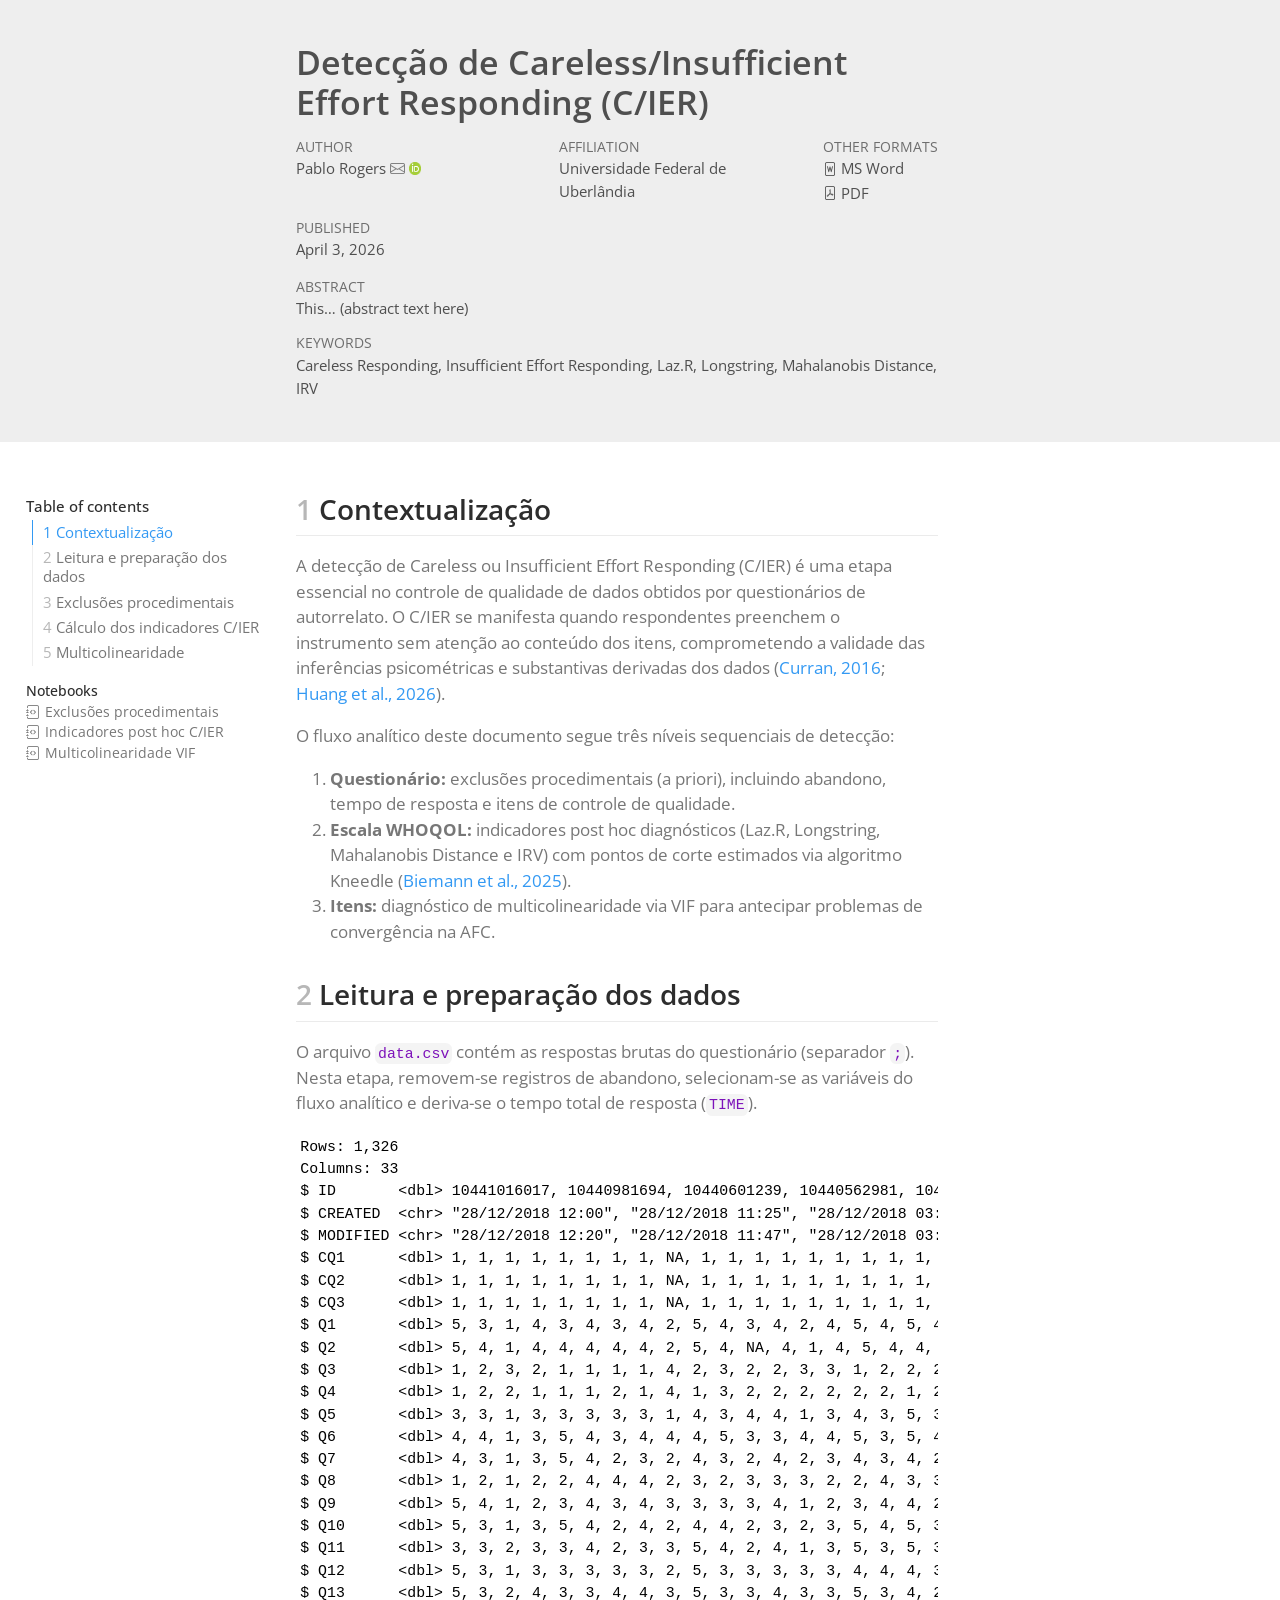
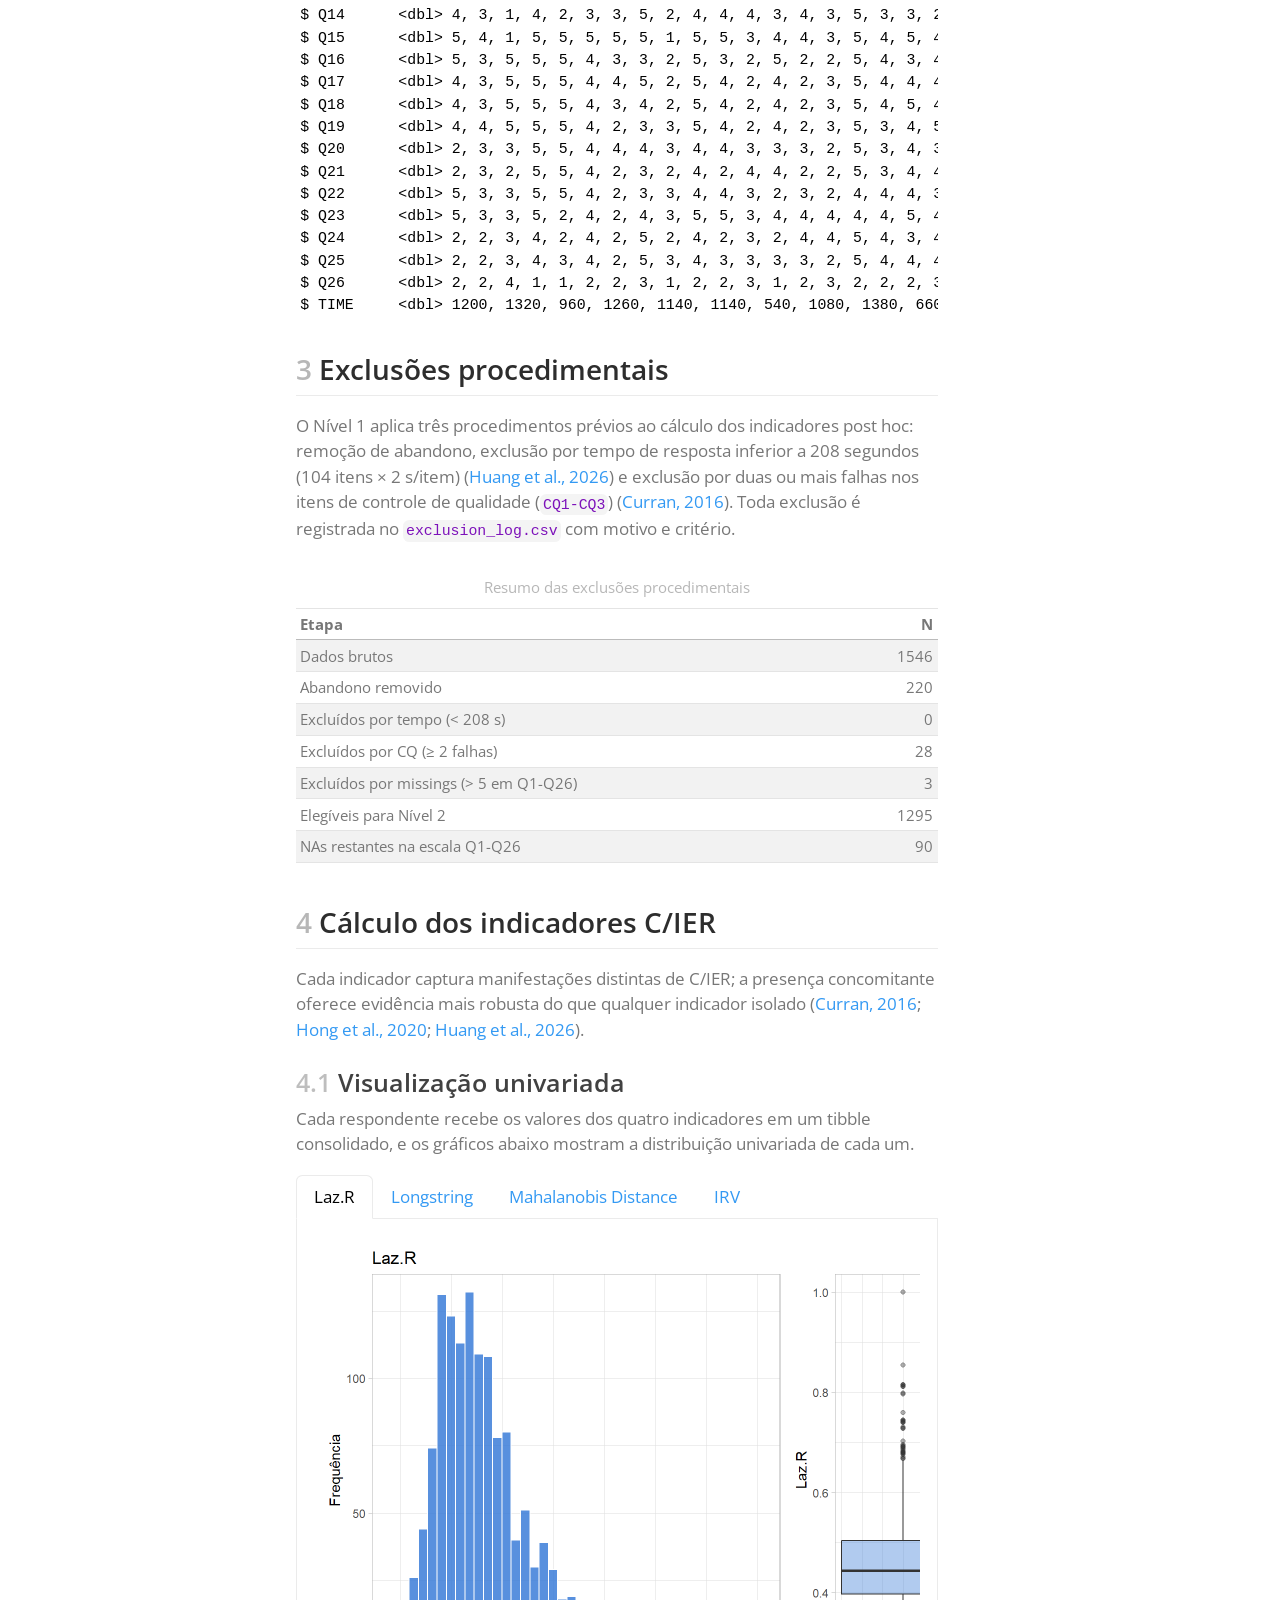
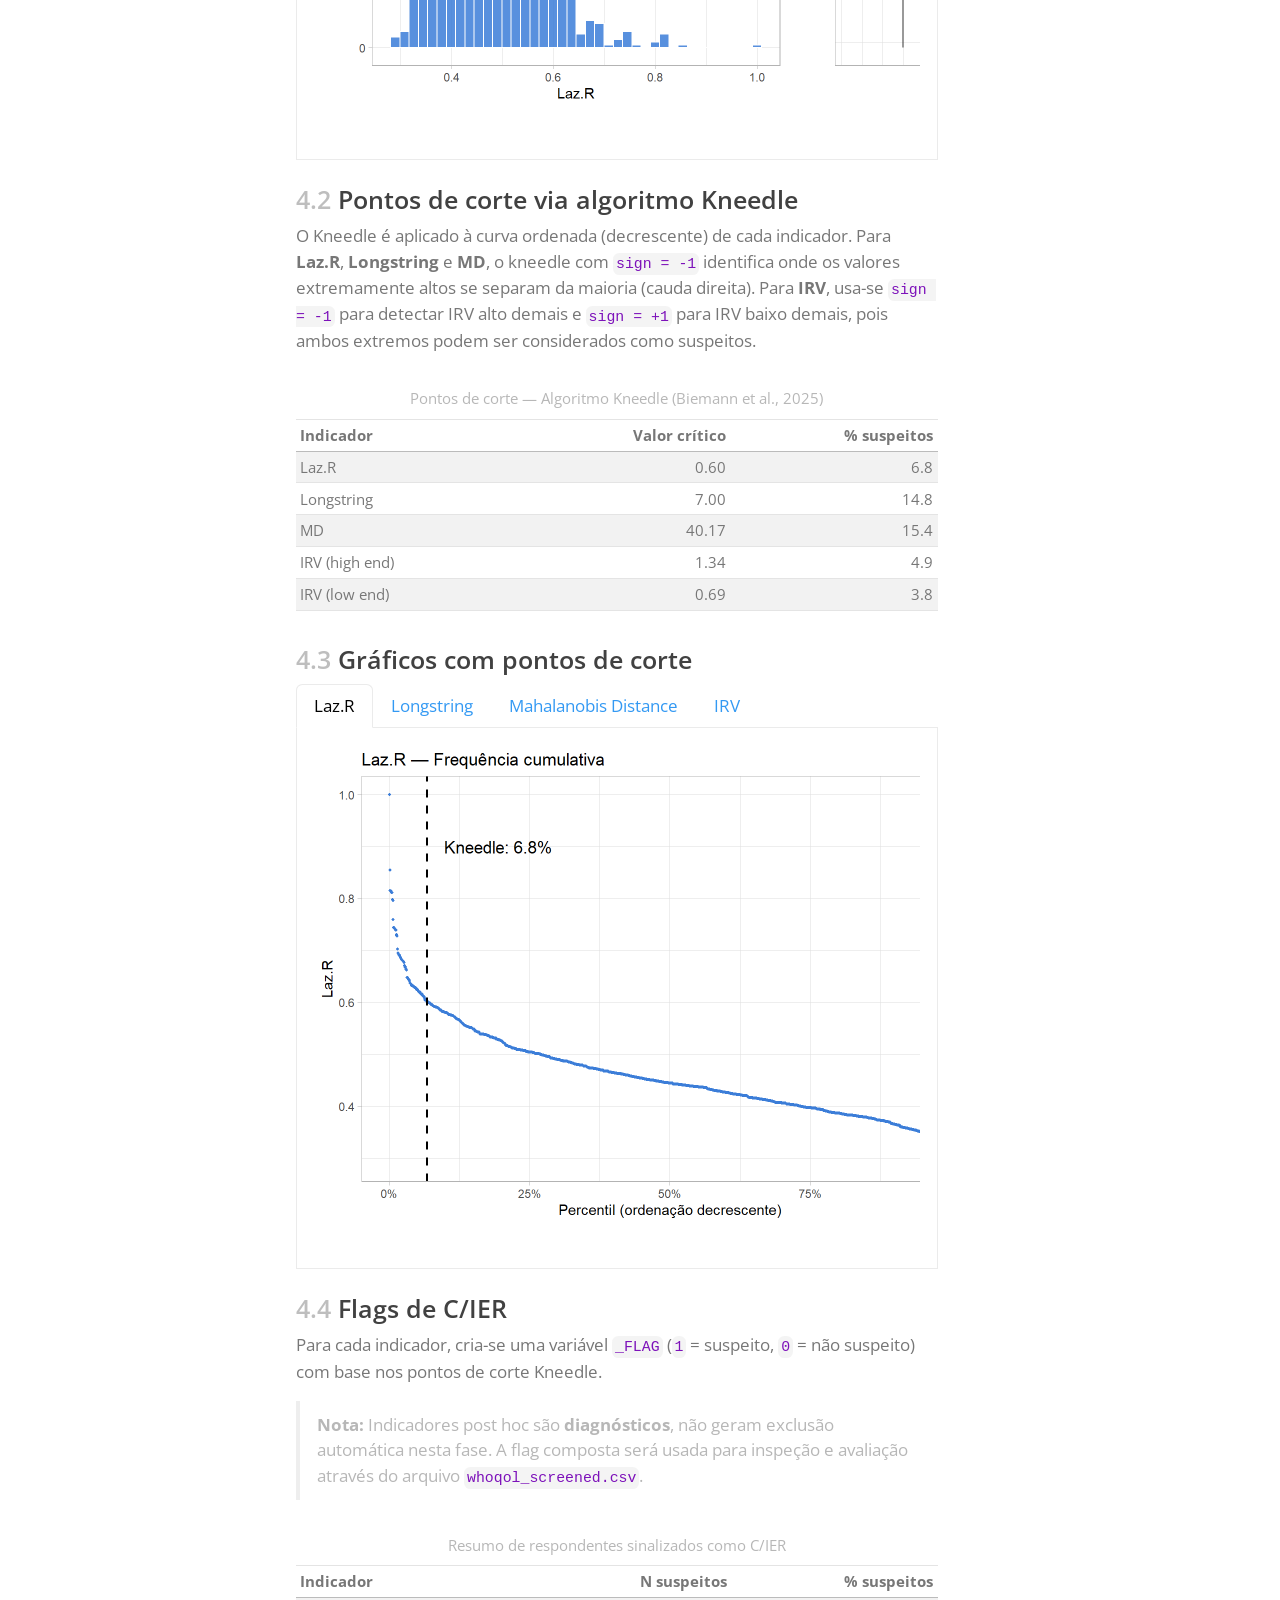
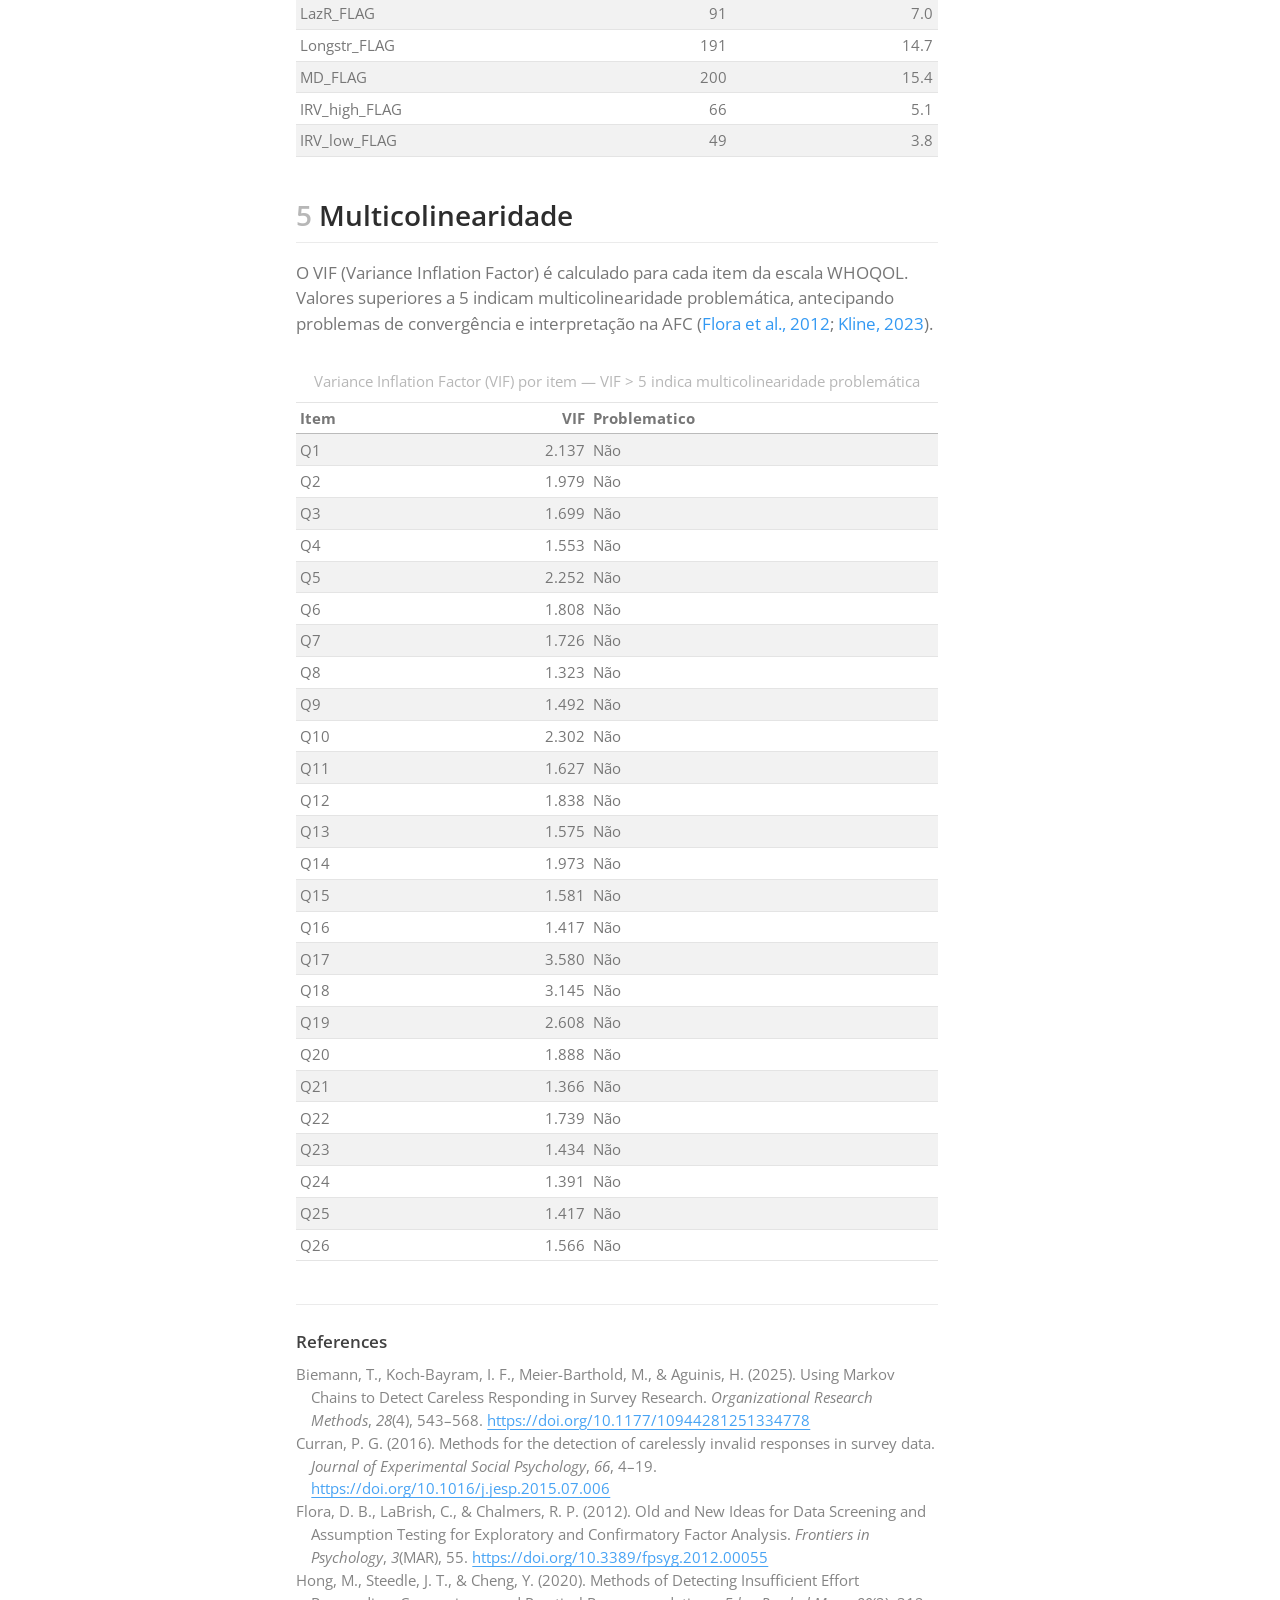
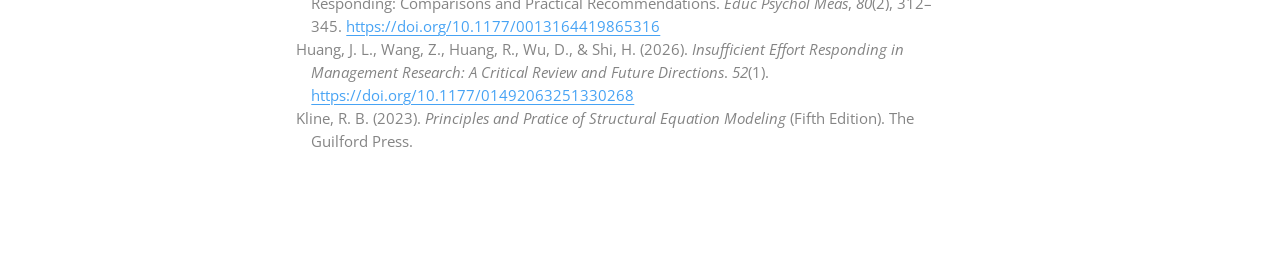
==== docs/index.html @ e4e3fccb "fix: text adjusted" ====
<!DOCTYPE html>
<html xmlns="http://www.w3.org/1999/xhtml" lang="en" xml:lang="en"><head>

<meta charset="utf-8">
<meta name="generator" content="quarto-1.8.25">

<meta name="viewport" content="width=device-width, initial-scale=1.0, user-scalable=yes">

<meta name="author" content="Pablo Rogers">
<meta name="dcterms.date" content="2026-04-03">
<meta name="keywords" content="Careless Responding, Insufficient Effort Responding, Laz.R, Longstring, Mahalanobis Distance, IRV">

<title>Detecção de Careless/Insufficient Effort Responding (C/IER)</title>
<style>
code{white-space: pre-wrap;}
span.smallcaps{font-variant: small-caps;}
div.columns{display: flex; gap: min(4vw, 1.5em);}
div.column{flex: auto; overflow-x: auto;}
div.hanging-indent{margin-left: 1.5em; text-indent: -1.5em;}
ul.task-list{list-style: none;}
ul.task-list li input[type="checkbox"] {
  width: 0.8em;
  margin: 0 0.8em 0.2em -1em; /* quarto-specific, see https://github.com/quarto-dev/quarto-cli/issues/4556 */ 
  vertical-align: middle;
}
/* CSS for citations */
div.csl-bib-body { }
div.csl-entry {
  clear: both;
  margin-bottom: 0em;
}
.hanging-indent div.csl-entry {
  margin-left:2em;
  text-indent:-2em;
}
div.csl-left-margin {
  min-width:2em;
  float:left;
}
div.csl-right-inline {
  margin-left:2em;
  padding-left:1em;
}
div.csl-indent {
  margin-left: 2em;
}</style>


<script src="site_libs/clipboard/clipboard.min.js"></script>
<script src="site_libs/quarto-html/quarto.js" type="module"></script>
<script src="site_libs/quarto-html/tabsets/tabsets.js" type="module"></script>
<script src="site_libs/quarto-html/axe/axe-check.js" type="module"></script>
<script src="site_libs/quarto-html/popper.min.js"></script>
<script src="site_libs/quarto-html/tippy.umd.min.js"></script>
<script src="site_libs/quarto-html/anchor.min.js"></script>
<link href="site_libs/quarto-html/tippy.css" rel="stylesheet">
<link href="site_libs/quarto-html/quarto-syntax-highlighting-7b89279ff1a6dce999919e0e67d4d9ec.css" rel="stylesheet" id="quarto-text-highlighting-styles">
<script src="site_libs/bootstrap/bootstrap.min.js"></script>
<link href="site_libs/bootstrap/bootstrap-icons.css" rel="stylesheet">
<link href="site_libs/bootstrap/bootstrap-e261b86ae15e22bf333780d8a72f25c9.min.css" rel="stylesheet" append-hash="true" id="quarto-bootstrap" data-mode="light">
<script src="site_libs/quarto-contrib/glightbox/glightbox.min.js"></script>
<link href="site_libs/quarto-contrib/glightbox/glightbox.min.css" rel="stylesheet">
<link href="site_libs/quarto-contrib/glightbox/lightbox.css" rel="stylesheet">
<script async="" src="https://hypothes.is/embed.js"></script>
<script>
  window.document.addEventListener("DOMContentLoaded", function (_event) {
    document.body.classList.add('hypothesis-enabled');
  });
</script>


<meta name="citation_title" content="Detecção de Careless/Insufficient Effort Responding (C/IER)">
<meta name="citation_abstract" content="This... (abstract text here)
">
<meta name="citation_keywords" content="Careless Responding,Insufficient Effort Responding,Laz.R,Longstring,Mahalanobis Distance,IRV">
<meta name="citation_author" content="Pablo Rogers">
<meta name="citation_publication_date" content="2026-04-03">
<meta name="citation_cover_date" content="2026-04-03">
<meta name="citation_year" content="2026">
<meta name="citation_online_date" content="2026-04-03">
<meta name="citation_language" content="en">
<meta name="citation_reference" content="citation_title=The Relationship of Insufficient Effort Responding and Response Styles: An Online Experiment;,citation_abstract=While self-report data is a staple of modern psychological studies, they rely on participants accurately self-reporting. Two constructs that impede accurate results are insufficient effort responding and response styles. These constructs share conceptual underpinnings and both utilized to reduce cognitive effort when responding to self-report scales. Little research has extensively explored the relationship of the two constructs. The current study explored the relationship of the two constructs across even-point and odd-point scales, as well as before and after data cleaning procedures. We utilized IRTrees, a statistical method for modeling response styles, to examine the relationship between IER and response styles. To capture the wide range of IER metrics available, we employed several forms of IER assessment in our analyses and generated IER factors based on the type of IER being detected. Our results indicated an overall modest relationship between IER and response styles, which varied depending on the type of IER metric being considered or type of scale being evaluated. As expected, data cleaning also changed the relationships of some of the variables. We posit the difference between the constructs may be the degree of cognitive effort participants are willing to expend. Future research and applications are discussed.;,citation_author=Gene M. Alarcon;,citation_author=Michael A. Lee;,citation_publication_date=2022-01;,citation_cover_date=2022-01;,citation_year=2022;,citation_doi=10.3389/fpsyg.2021.784375;,citation_issn=1664-1078;,citation_volume=12;,citation_language=en-US;,citation_journal_title=Front. Psychol.;,citation_publisher=Frontiers;">
<meta name="citation_reference" content="citation_title=Applied Structural Equation Modeling Using AMOS: Basic to Advanced Techniques;,citation_author=Joel E. Collier;,citation_publication_date=2020;,citation_cover_date=2020;,citation_year=2020;">
<meta name="citation_reference" content="citation_title=Old and New Ideas for Data Screening and Assumption Testing for Exploratory and Confirmatory Factor Analysis;,citation_abstract=We provide a basic review of the data screening and assumption testing issues relevant to exploratory and confirmatory factor analysis along with practical advice for conducting analyses that are sensitive to these concerns. Historically, factor analysis was developed for explaining the relationships among many continuous test scores, which led to the expression of the common factor model as a multivariate linear regression model with observed, continuous variables serving as dependent variables, and unobserved factors as the independent, explanatory variables. Thus, we begin our paper with a review of the assumptions for the common factor model and data screening issues as they pertain to the factor analysis of continuous observed variables. In particular, we describe how prin- ciples from regression diagnostics also apply to factor analysis. Next, because modern applications of factor analysis frequently involve the analysis of the individual items from a single test or questionnaire, an important focus of this paper is the factor analysis of items. Although the traditional linear factor model is well-suited to the analysis of con- tinuously distributed variables, commonly used item types, including Likert-type items, almost always produce dichotomous or ordered categorical variables. We describe how relationships among such items are often not well described by product-moment correla- tions, which has clear ramifications for the traditional linear factor analysis. An alternative, non-linear factor analysis using polychoric correlations has become more readily available to applied researchers and thus more popular. Consequently, we also review the assumptions and data-screening issues involved in this method.Throughout the paper, we demonstrate these procedures using an historic data set of nine cognitive ability variables. © 2012 Flora, LaBrish and Chalmers.;,citation_author=David B. Flora;,citation_author=Cathy LaBrish;,citation_author=R. Philip Chalmers;,citation_publication_date=2012-03;,citation_cover_date=2012-03;,citation_year=2012;,citation_issue=MAR;,citation_doi=10.3389/fpsyg.2012.00055;,citation_issn=1664-1078;,citation_volume=3;,citation_journal_title=Frontiers in Psychology;,citation_publisher=Frontiers;">
<meta name="citation_reference" content="citation_title=Principles and Pratice of Structural Equation Modeling;,citation_author=Rex B. Kline;,citation_publication_date=2023;,citation_cover_date=2023;,citation_year=2023;">
<meta name="citation_reference" content="citation_title=Using Markov Chains to Detect Careless Responding in Survey Research;,citation_abstract=Careless responses by survey participants threaten data quality and lead to misleading substantive conclusions that result in theory and practice derailments. Prior research developed valuable precautionary and post-hoc approaches to detect certain types of careless responding. However, existing approaches fail to detect certain repeated response patterns, such as diagonal-lining and alternating responses. Moreover, some existing approaches risk falsely flagging careful response patterns. To address these challenges, we developed a methodological advancement based on first-order Markov chains called Lazy Respondents (Laz.R) that relies on predicting careless responses based on prior responses. We analyzed two large datasets and conducted an experimental study to compare careless responding indices to Laz.R and provide evidence that its use improves validity. To facilitate the use of Laz.R, we describe a procedure for establishing sample-specific cutoff values for careless respondents using the “kneedle algorithm” and make an R Shiny application available to produce all calculations. We expect that using Laz.R in combination with other approaches will help mitigate the threat of careless responses and improve the accuracy of substantive conclusions in future research.;,citation_author=Torsten Biemann;,citation_author=Irmela F. Koch-Bayram;,citation_author=Madleen Meier-Barthold;,citation_author=Herman Aguinis;,citation_publication_date=2025-10;,citation_cover_date=2025-10;,citation_year=2025;,citation_issue=4;,citation_doi=10.1177/10944281251334778;,citation_issn=1094-4281, 1552-7425;,citation_volume=28;,citation_language=en-US;,citation_journal_title=Organizational Research Methods;">
<meta name="citation_reference" content="citation_title=A Two-Step Method Based on lz* for Identifying Effortful Respondents;,citation_abstract=The likelihood-based person-fit statistic, lz*, is commonly used in educational assessments to distinguish between respondents who are putting in effort and those who are not. However, lz* depends on the estimated item parameters. Item parameter estimates based on data containing non-effortful respondents are biased, thereby undermining the strength of lz*. To address this issue, we propose a two-step method that leverages data mining techniques to obtain more accurate item parameter estimates and then uses them to compute lz*. The results show that the estimates based on the effortful group identified by K-means are more accurate, which improves the performance of lz* in terms of the precision of identifying effortful respondents when non-effort severity is high.;,citation_author=Yilan Chen;,citation_author=Yue Liu;,citation_author=Hongyun Liu;,citation_publication_date=2026-02;,citation_cover_date=2026-02;,citation_year=2026;,citation_issue=2;,citation_doi=10.3390/jintelligence14020030;,citation_issn=2079-3200;,citation_pmid=41745216;,citation_volume=14;,citation_journal_title=J Intell;">
<meta name="citation_reference" content="citation_title=Methods for the detection of carelessly invalid responses in survey data;,citation_abstract=Self-report data collections, particularly through online measures, are ubiquitous in both experimental and non-experimental psychology. Invalid data can be present in such data collections for a number of reasons. One reason is careless or insufficient effort (C/IE) responding. The past decade has seen a rise in research on techniques to detect and remove these data before normal analysis (Huang, Curran, Keeney, Poposki, &amp;amp;amp; DeShon, 2012; Johnson, 2005; Meade &amp; Craig, 2012). The rigorous use of these techniques is valuable tool for the removal of error that can impact survey results (Huang, Liu, &amp; Bowling, 2015). This research has encompassed a number of sub-fields of psychology, and this paper aims to integrate different perspectives into a review and assessment of current techniques, an introduction of new techniques, and a generation of recommendations for practical use. Concerns about C/IE responding are a factor any time self-report data are collected, and all such researchers should be well-versed on methods to detect this pattern of response.;,citation_author=Paul G. Curran;,citation_publication_date=2016-09;,citation_cover_date=2016-09;,citation_year=2016;,citation_doi=10.1016/j.jesp.2015.07.006;,citation_issn=0022-1031;,citation_volume=66;,citation_journal_title=Journal of Experimental Social Psychology;,citation_series_title=Rigorous and Replicable Methods in Social Psychology;">
<meta name="citation_reference" content="citation_title=Methods of Detecting Insufficient Effort Responding: Comparisons and Practical Recommendations;,citation_abstract=Insufficient effort responding (IER) affects many forms of assessment in both educational and psychological contexts. Much research has examined different types of IER, IER’s impact on the psychometric properties of test scores, and preprocessing procedures used to detect IER. However, there is a gap in the literature in terms of practical advice for applied researchers and psychometricians when evaluating multiple sources of IER evidence, including the best strategy or combination of strategies when preprocessing data. In this study, we demonstrate how the use of different IER detection methods may affect psychometric properties such as predictive validity and reliability. Moreover, we evaluate how different data cleansing procedures can detect different types of IER. We provide evidence via simulation studies and applied analysis using the ACT’s Engage assessment as a motivating example. Based on the findings of the study, we provide recommendations and future research directions for those who suspect their data may contain responses reflecting careless, random, or biased responding.;,citation_author=Maxwell Hong;,citation_author=Jeffrey T. Steedle;,citation_author=Ying Cheng;,citation_publication_date=2020-04;,citation_cover_date=2020-04;,citation_year=2020;,citation_issue=2;,citation_doi=10.1177/0013164419865316;,citation_issn=0013-1644;,citation_pmid=32158024;,citation_volume=80;,citation_journal_title=Educ Psychol Meas;">
<meta name="citation_reference" content="citation_title=Insufficient effort responding: Examining an insidious confound in survey data.;,citation_abstract=Insufficient effort responding (IER; Huang, Curran, Keeney, Poposki, &amp;amp;amp; DeShon, 2012) to surveys has largely been assumed to be a source of random measurement error that attenuates associations between substantive measures. The current article, however, illustrates how and when the presence of IER can produce a systematic bias that inflates observed correlations between substantive measures. Noting that inattentive responses as a whole generally congregate around the midpoint of a Likert scale, we propose that Mattentive, defined as the mean score of attentive respondents on a substantive measure, will be negatively related to IER’s confounding effect on substantive measures (i.e., correlations between IER and a given substantive measure will become less positive [or more negative] as Mattentive increases). Results from a personality questionnaire (Study 1) and a simulation (Study 2) consistently support the hypothesized confounding influence of IER. Using an employee sample (Study 3), we demonstrated how IER can confound bivariate relationships between substantive measures. Together, these studies indicate that IER can inflate the strength of observed relationships when scale means depart from the scale midpoints, resulting in an inflated Type I error rate. This challenges the traditional view that IER attenuates observed bivariate correlations. These findings highlight situations where IER may be a methodological nuisance, while underscoring the need for survey administrators and researchers to deter and detect IER in surveys. The current article serves as a wake-up call for researchers and practitioners to more closely examine IER in their data.;,citation_author=Jason L. Huang;,citation_author=Mengqiao Liu;,citation_author=Nathan A. Bowling;,citation_publication_date=2015;,citation_cover_date=2015;,citation_year=2015;,citation_issue=3;,citation_doi=http://dx.doi.org/10.1037/a0038510;,citation_issn=1939-1854, 0021-9010;,citation_volume=100;,citation_language=en-US;,citation_journal_title=Journal of Applied Psychology;">
<meta name="citation_reference" content="citation_title=Insufficient Effort Responding in Management Research: A Critical Review and Future Directions;,citation_author=Jason L Huang;,citation_author=Zhonghao Wang;,citation_author=Ran Huang;,citation_author=Dongyuan Wu;,citation_author=Huijie Shi;,citation_publication_date=2026;,citation_cover_date=2026;,citation_year=2026;,citation_issue=1;,citation_doi=10.1177/01492063251330268;,citation_volume=52;,citation_language=en-US;">
<meta name="citation_reference" content="citation_title=Comparing Person-Fit and Traditional Indices Across Careless Response Patterns in Surveys;,citation_abstract=Methods to identify carelessness in survey research can be valuable tools in reducing bias during survey development, validation, and use. Because carelessness may take multiple forms, researchers typically use multiple indices when identifying carelessness. In the current study, we extend the literature on careless response identification by examining the usefulness of three item-response theory-based person-fit indices for both random and overconsistent careless response identification: infit MSE outfit MSE, and the polytomous l z statistic. We compared these statistics with traditional careless response indices using both empirical data and simulated data. The empirical data included 2,049 high school student surveys of teaching effectiveness from the Network for Educator Effectiveness. In the simulated data, we manipulated type of carelessness (random response or overconsistency) and percent of carelessness present (0%, 5%, 10%, 20%). Results suggest that infit and outfit MSE and the l z statistic may provide complementary information to traditional indices such as LongString, Mahalanobis Distance, Validity Items, and Completion Time. Receiver operating characteristic curves suggested that the person-fit indices showed good sensitivity and specificity for classifying both over-consistent and under-consistent careless patterns, thus functioning in a bidirectional manner. Carelessness classifications based on low fit values correlated with carelessness classifications from LongString and completion time, and classifications based on high fit values correlated with classifications from Mahalanobis Distance. We consider implications for research and practice.;,citation_author=Eli A. Jones;,citation_author=Stefanie A. Wind;,citation_author=Chia-Lin Tsai;,citation_author=Yuan Ge;,citation_publication_date=2023-09;,citation_cover_date=2023-09;,citation_year=2023;,citation_issue=5-6;,citation_doi=10.1177/01466216231194358;,citation_issn=0146-6216;,citation_pmid=37810542;,citation_volume=47;,citation_journal_title=Appl Psychol Meas;">
<meta name="citation_reference" content="citation_title=Identifying Dynamic Shifts to Careless and Insufficient Effort Behavior in Questionnaire Responses; a Novel Approach and Experimental Validation;,citation_abstract=Careless and insufficient effort responding (C/IER) is a situation where participants respond to survey instruments without considering the item content. This phenomena adds noise to data leading to erroneous inference. There are multiple approaches to identifying and accounting for C/IER in survey settings, of these approaches the best performing are model based classification techniques. Classic approaches to accounting for C/IER treat it as a person level phenomena. They first use some method to identify participants who exhibit C/IER, then use list-wise deletion to remove them prior to analysis. We argue that C/IER is actually a state that participants may exhibit for a portion of a survey instrument. In other words, participants start a survey with the intention to follow instructions, but at some point transition to a C/IER state and no longer respond in line with item contents. Accounting for C/IER at the item level, as opposed to the person level preserves data resulting in increased power. In this article we present a Bayesian Dynamic Latent Class Structural Equation Modeling (DLCSEM) approach for simultaneously accounting for C/IER at the item level and estimating a model of interest. We use a simulation study to establish the approaches performance under empirically relevant conditions and to compare it to other methods. We then conducted an experimental validation in which we induce C/IER like responses from human subjects and investigate the approaches ability to identify the point in which participants transition to a C/IER state. We also compare the model to existing approaches. In both the simulation and experimental validation the DLCSEM outperforms the alternative approaches. We conclude that the approach should be used by applied researchers for the pragmatic benefits of the method. Conclusions, limitations, and future directions are discussed.;,citation_author=Zachary J. Roman;,citation_author=Patrick Schmidt;,citation_author=Jason M. Miller;,citation_author=Holger Brandt;,citation_publication_date=2024-09;,citation_cover_date=2024-09;,citation_year=2024;,citation_issue=5;,citation_doi=10.1080/10705511.2024.2304816;,citation_issn=1070-5511;,citation_volume=31;,citation_journal_title=Structural Equation Modeling: A Multidisciplinary Journal;,citation_publisher=Routledge;">
<meta name="citation_reference" content="citation_title=Detecting Inattentive Responding on a Psychosocial Measure of College Readiness;,citation_abstract=Contemporary definitions of college and career readiness extend well beyond the mathematics and English language arts skills needed for success in postsecondary courses or job training. Among other aspects of readiness, those definitions include psychosocial or social and emotional learning (SEL) competencies reflecting behaviors and attitudes that support learning and persistence.;,citation_author=Jeffrey Steedle;,citation_publication_date=2018;,citation_cover_date=2018;,citation_year=2018;,citation_language=en-US;,citation_technical_report_institution=ACT.org;">
<meta name="citation_reference" content="citation_title=A Response-Time-Based Latent Response Mixture Model for Identifying and Modeling Careless and Insufficient Effort Responding in Survey Data;,citation_abstract=Careless and insufficient effort responding (C/IER) can pose a major threat to data quality and, as such, to validity of inferences drawn from questionnaire data. A rich body of methods aiming at its detection has been developed.Most of these methods can detect only specific types of C/IER patterns. However, typically different types of C/IER patterns occur within one data set and need to be accounted for. We present a model-based approach for detecting manifold manifestations of C/IER at once. This is achieved by leveraging response time (RT) information available from computer-administered questionnaires and integrating theoretical considerations on C/IER with recent psychometric modeling approaches. The approach a) takes the specifics of attentive response behavior on questionnaires into account by incorporating the distance–difficulty hypothesis, b) allows for attentiveness to vary on the screen-by-respondent level, c) allows for respondents with different trait and speed levels to differ in their attentiveness, and d) at once deals with various response patterns arising from C/IER. The approach makes use of item-level RTs. An adapted version for aggregated RTs is presented that supports screening for C/IER behavior on the respondent level. Parameter recovery is investigated in a simulation study. The approach is illustrated in an empirical example, comparing different RT measures and contrasting the proposed model-based procedure against indicator-based multiple-hurdle approaches.;,citation_author=Esther Ulitzsch;,citation_author=Steffi Pohl;,citation_author=Lale Khorramdel;,citation_author=Ulf Kroehne;,citation_author=Matthias Davier;,citation_publication_date=2022-06;,citation_cover_date=2022-06;,citation_year=2022;,citation_issue=2;,citation_doi=10.1007/s11336-021-09817-7;,citation_issn=0033-3123, 1860-0980;,citation_volume=87;,citation_language=en-US;,citation_journal_title=Psychometrika;">
<meta name="citation_reference" content="citation_title=Accounting for careless and insufficient effort responding in large-scale survey data—development, evaluation, and application of a screen-time-based weighting procedure;,citation_abstract=Careless and insufficient effort responding (C/IER) poses a major threat to the quality of large-scale survey data. Traditional indicator-based procedures for its detection are limited in that they are only sensitive to specific types of C/IER behavior, such as straight lining or rapid responding, rely on arbitrary threshold settings, and do not allow taking the uncertainty of C/IER classification into account. Overcoming these limitations, we develop a two-step screen-time-based weighting procedure for computer-administered surveys. The procedure allows considering the uncertainty in C/IER identification, is agnostic towards the specific types of C/IE response patterns, and can feasibly be integrated with common analysis workflows for large-scale survey data. In Step 1, we draw on mixture modeling to identify subcomponents of log screen time distributions presumably stemming from C/IER. In Step 2, the analysis model of choice is applied to item response data, with respondents’ posterior class probabilities being employed to downweigh response patterns according to their probability of stemming from C/IER. We illustrate the approach on a sample of more than 400,000 respondents being administered 48 scales of the PISA 2018 background questionnaire. We gather supporting validity evidence by investigating relationships between C/IER proportions and screen characteristics that entail higher cognitive burden, such as screen position and text length, relating identified C/IER proportions to other indicators of C/IER as well as by investigating rank-order consistency in C/IER behavior across screens. Finally, in a re-analysis of the PISA 2018 background questionnaire data, we investigate the impact of the C/IER adjustments on country-level comparisons.;,citation_author=Esther Ulitzsch;,citation_author=Hyo Jeong Shin;,citation_author=Oliver Lüdtke;,citation_publication_date=2024;,citation_cover_date=2024;,citation_year=2024;,citation_issue=2;,citation_doi=10.3758/s13428-022-02053-6;,citation_issn=1554-351X;,citation_pmid=36867339;,citation_volume=56;,citation_journal_title=Behav Res Methods;">
<meta name="citation_reference" content="citation_title=Investigating dynamics in attentive and inattentive responding together with their contextual correlates using a novel mixture IRT model for intensive longitudinal data;,citation_abstract=Abstract In ecological momentary assessment (EMA), respondents answer brief questionnaires about their current behaviours or experiences several times per day across multiple days. The frequent measurement enables a thorough grasp of the dynamics inherent in psychological constructs, but it also increases respondent burden. To lower this burden, respondents may engage in careless and insufficient effort responding (C/IER), leaving data contaminated with responses that do not reflect what researchers want to measure. We introduce a novel approach to investigating C/IER in EMA data. Our approach combines a confirmatory mixture item response theory model separating C/IER from attentive behaviour with latent Markov factor analysis. This enables gauging the occurrence of C/IER and studying transitions among states of different response behaviours including their contextual correlates. The approach can be implemented using R packages. An empirical application showcases the approach’s efficacy in pinpointing C/IER instances and gaining insights into their underlying causes. We showcase that the approach identifies various C/IER response patterns but requires heterogeneous and negatively worded items to detect straightlining. In a simulation investigating robustness against unaccounted for changes in measurement models underlying attentive responses, the approach proved robust against heterogeneity in loading patterns but not against heterogeneity in factor structures. Extensions to accommodate the latter are discussed.;,citation_author=Leonie V. D. E. Vogelsmeier;,citation_author=Irina Uglanova;,citation_author=Manuel T. Rein;,citation_author=Esther Ulitzsch;,citation_publication_date=2024-12;,citation_cover_date=2024-12;,citation_year=2024;,citation_doi=10.1111/bmsp.12373;,citation_issn=0007-1102, 2044-8317;,citation_language=en-US;,citation_journal_title=Brit J Math &amp;amp;amp; Statis;">
<meta name="citation_reference" content="citation_title=Dealing with Careless Responding in Survey Data: Prevention, Identification, and Recommended Best Practices;,citation_abstract=Surveys administered online have several benefits, but they are particularly prone to careless responding, which occurs when respondents fail to read item content or give sufficient attention, resulting in raw data that may not accurately reflect respondents’ true levels of the constructs being measured. Careless responding can lead to various psychometric issues, potentially impacting any area of psychology that uses self-reported surveys and assessments. This review synthesizes the careless responding literature to provide a comprehensive understanding of careless responding and ways to prevent, identify, report, and clean careless responding from data sets. Further, we include recommendations for different levels of screening for careless responses. Finally, we highlight some of the most promising areas for future work on careless responding.;,citation_author=M. K. Ward;,citation_author=Adam W. Meade;,citation_publication_date=2023-01;,citation_cover_date=2023-01;,citation_year=2023;,citation_issue=Volume 74, 2023;,citation_doi=10.1146/annurev-psych-040422-045007;,citation_issn=0066-4308, 1545-2085;,citation_volume=74;,citation_language=en-US;,citation_journal_title=Annu. Rev. Psychol.;,citation_publisher=Annual Reviews;">
<meta name="citation_reference" content="citation_title=A Beta Mixture Model for Careless Respondent Detection in Visual Analogue Scale Data;,citation_abstract=Visual Analogue scales (VASs) are increasingly popular in psychological, social, and medical research. However, VASs can also be more demanding for respondents, potentially leading to quicker disengagement and a higher risk of careless responding. Existing mixture modeling approaches for careless response detection have so far only been available for Likert-type and unbounded continuous data but have not been tailored to VAS data. This study introduces and evaluates a model-based approach specifically designed to detect and account for careless respondents in VAS data. We integrate existing measurement models for VASs with mixture item response theory models for identifying and modeling careless responding. Simulation results show that the proposed model effectively detects careless responding and recovers key parameters. We illustrate the model’s potential for identifying and accounting for careless responding using real data from both VASs and Likert scales. First, we show how the model can be used to compare careless responding across different scale types, revealing a higher proportion of careless respondents in VAS compared to Likert scale data. Second, we demonstrate that item parameters from the proposed model exhibit improved psychometric properties compared to those from a model that ignores careless responding. These findings underscore the model’s potential to enhance data quality by identifying and addressing careless responding.;,citation_author=Lijin Zhang;,citation_author=Benjamin W. Domingue;,citation_author=Leonie V. D. E. Vogelsmeier;,citation_author=Esther Ulitzsch;,citation_publication_date=2025;,citation_cover_date=2025;,citation_year=2025;,citation_issue=4;,citation_doi=10.1017/psy.2025.10041;,citation_issn=0033-3123;,citation_pmid=40985065;,citation_volume=90;,citation_journal_title=Psychometrika;">
<meta name="citation_reference" content="citation_title=A Beginner’s Guide to Structural Equation Modeling;,citation_author=Tiffany A. Whittaker;,citation_author=Randall E. Schumacker;,citation_publication_date=2022;,citation_cover_date=2022;,citation_year=2022;">
</head>

<body class="quarto-light">

<header id="title-block-header" class="quarto-title-block default toc-left page-columns page-full">
  <div class="quarto-title-banner page-columns page-full">
    <div class="quarto-title column-body">
      <h1 class="title">Detecção de Careless/Insufficient Effort Responding (C/IER)</h1>
          </div>

    
    <div class="quarto-title-meta-container">
      <div class="quarto-title-meta-column-start">
            <div class="quarto-title-meta-author">
          <div class="quarto-title-meta-heading">Author</div>
          <div class="quarto-title-meta-heading">Affiliation</div>
          
                <div class="quarto-title-meta-contents">
            <p class="author">Pablo Rogers <a href="mailto:pablorogers@ufu.br" class="quarto-title-author-email"><i class="bi bi-envelope"></i></a> <a href="https://orcid.org/0000-0002-0093-3834" class="quarto-title-author-orcid"> <img src="[data-uri]"></a></p>
          </div>
                <div class="quarto-title-meta-contents">
                    <p class="affiliation">
                        Universidade Federal de Uberlândia
                      </p>
                  </div>
                    </div>
        
        <div class="quarto-title-meta">

                      
                <div>
            <div class="quarto-title-meta-heading">Published</div>
            <div class="quarto-title-meta-contents">
              <p class="date">April 3, 2026</p>
            </div>
          </div>
          
                
              </div>
      </div>
      <div class="quarto-title-meta-column-end quarto-other-formats-target">
      <div class="quarto-alternate-formats"><div class="quarto-title-meta-heading">Other Formats</div><div class="quarto-title-meta-contents"><p><a href="index.docx"><i class="bi bi-file-word"></i>MS Word</a></p></div><div class="quarto-title-meta-contents"><p><a href="index.pdf"><i class="bi bi-file-pdf"></i>PDF</a></p></div></div></div>
    </div>

    <div>
      <div class="abstract">
        <div class="block-title">Abstract</div>
        <p>This… (abstract text here)</p>
      </div>
    </div>

    <div>
      <div class="keywords">
        <div class="block-title">Keywords</div>
        <p>Careless Responding, Insufficient Effort Responding, Laz.R, Longstring, Mahalanobis Distance, IRV</p>
      </div>
    </div>

    <div class="quarto-other-links-text-target">
    </div>  </div>
</header><div id="quarto-content" class="page-columns page-rows-contents page-layout-article toc-left">
<div id="quarto-sidebar-toc-left" class="sidebar toc-left">
  <nav id="TOC" role="doc-toc" class="toc-active">
    <h2 id="toc-title">Table of contents</h2>
   
  <ul>
  <li><a href="#contextualização" id="toc-contextualização" class="nav-link active" data-scroll-target="#contextualização"><span class="header-section-number">1</span> Contextualização</a></li>
  <li><a href="#leitura-e-preparação-dos-dados" id="toc-leitura-e-preparação-dos-dados" class="nav-link" data-scroll-target="#leitura-e-preparação-dos-dados"><span class="header-section-number">2</span> Leitura e preparação dos dados</a></li>
  <li><a href="#exclusões-procedimentais" id="toc-exclusões-procedimentais" class="nav-link" data-scroll-target="#exclusões-procedimentais"><span class="header-section-number">3</span> Exclusões procedimentais</a></li>
  <li><a href="#cálculo-dos-indicadores-cier" id="toc-cálculo-dos-indicadores-cier" class="nav-link" data-scroll-target="#cálculo-dos-indicadores-cier"><span class="header-section-number">4</span> Cálculo dos indicadores C/IER</a>
  <ul class="collapse">
  <li><a href="#visualização-univariada" id="toc-visualização-univariada" class="nav-link" data-scroll-target="#visualização-univariada"><span class="header-section-number">4.1</span> Visualização univariada</a></li>
  <li><a href="#pontos-de-corte-via-algoritmo-kneedle" id="toc-pontos-de-corte-via-algoritmo-kneedle" class="nav-link" data-scroll-target="#pontos-de-corte-via-algoritmo-kneedle"><span class="header-section-number">4.2</span> Pontos de corte via algoritmo Kneedle</a></li>
  <li><a href="#gráficos-com-pontos-de-corte" id="toc-gráficos-com-pontos-de-corte" class="nav-link" data-scroll-target="#gráficos-com-pontos-de-corte"><span class="header-section-number">4.3</span> Gráficos com pontos de corte</a></li>
  <li><a href="#flags-de-cier" id="toc-flags-de-cier" class="nav-link" data-scroll-target="#flags-de-cier"><span class="header-section-number">4.4</span> Flags de C/IER</a></li>
  </ul></li>
  <li><a href="#multicolinearidade" id="toc-multicolinearidade" class="nav-link" data-scroll-target="#multicolinearidade"><span class="header-section-number">5</span> Multicolinearidade</a></li>
  </ul>
<div class="quarto-alternate-notebooks"><h2>Notebooks</h2><ul><li><a href="Scripts\ProcessingScripts\01_procedural-preview.html"><i class="bi bi-journal-code"></i>Exclusões procedimentais</a></li><li><a href="Scripts\ProcessingScripts\02_posthoc-preview.html"><i class="bi bi-journal-code"></i>Indicadores post hoc C/IER</a></li><li><a href="Scripts\ProcessingScripts\03_vif-preview.html"><i class="bi bi-journal-code"></i>Multicolinearidade VIF</a></li></ul></div></nav>
</div>
<div id="quarto-margin-sidebar" class="sidebar margin-sidebar zindex-bottom">
</div>
<main class="content quarto-banner-title-block" id="quarto-document-content">



  


<section id="contextualização" class="level2" data-number="1">
<h2 data-number="1" class="anchored" data-anchor-id="contextualização"><span class="header-section-number">1</span> Contextualização</h2>
<p>A detecção de Careless ou Insufficient Effort Responding (C/IER) é uma etapa essencial no controle de qualidade de dados obtidos por questionários de autorrelato. O C/IER se manifesta quando respondentes preenchem o instrumento sem atenção ao conteúdo dos itens, comprometendo a validade das inferências psicométricas e substantivas derivadas dos dados <span class="citation" data-cites="curran2016 huang2026">(<a href="#ref-curran2016" role="doc-biblioref">Curran, 2016</a>; <a href="#ref-huang2026" role="doc-biblioref">Huang et al., 2026</a>)</span>.</p>
<p>O fluxo analítico deste documento segue três níveis sequenciais de detecção:</p>
<ol type="1">
<li><strong>Questionário:</strong> exclusões procedimentais (a priori), incluindo abandono, tempo de resposta e itens de controle de qualidade.</li>
<li><strong>Escala WHOQOL:</strong> indicadores post hoc diagnósticos (Laz.R, Longstring, Mahalanobis Distance e IRV) com pontos de corte estimados via algoritmo Kneedle <span class="citation" data-cites="biemann2025">(<a href="#ref-biemann2025" role="doc-biblioref">Biemann et al., 2025</a>)</span>.</li>
<li><strong>Itens:</strong> diagnóstico de multicolinearidade via VIF para antecipar problemas de convergência na AFC.</li>
</ol>
</section>
<section id="leitura-e-preparação-dos-dados" class="level2" data-number="2">
<h2 data-number="2" class="anchored" data-anchor-id="leitura-e-preparação-dos-dados"><span class="header-section-number">2</span> Leitura e preparação dos dados</h2>
<p>O arquivo <code>data.csv</code> contém as respostas brutas do questionário (separador <code>;</code>). Nesta etapa, removem-se registros de abandono, selecionam-se as variáveis do fluxo analítico e deriva-se o tempo total de resposta (<code>TIME</code>).</p>
<div class="quarto-embed-nb-cell">
<div id="leitura-dados" class="cell">
<div class="cell-output cell-output-stdout">
<pre><code>Rows: 1,326
Columns: 33
$ ID       &lt;dbl&gt; 10441016017, 10440981694, 10440601239, 10440562981, 104403585…
$ CREATED  &lt;chr&gt; "28/12/2018 12:00", "28/12/2018 11:25", "28/12/2018 03:23", "…
$ MODIFIED &lt;chr&gt; "28/12/2018 12:20", "28/12/2018 11:47", "28/12/2018 03:39", "…
$ CQ1      &lt;dbl&gt; 1, 1, 1, 1, 1, 1, 1, 1, NA, 1, 1, 1, 1, 1, 1, 1, 1, 1, 1, 1, …
$ CQ2      &lt;dbl&gt; 1, 1, 1, 1, 1, 1, 1, 1, NA, 1, 1, 1, 1, 1, 1, 1, 1, 1, 1, 1, …
$ CQ3      &lt;dbl&gt; 1, 1, 1, 1, 1, 1, 1, 1, NA, 1, 1, 1, 1, 1, 1, 1, 1, 1, 1, 1, …
$ Q1       &lt;dbl&gt; 5, 3, 1, 4, 3, 4, 3, 4, 2, 5, 4, 3, 4, 2, 4, 5, 4, 5, 4, 4, 4…
$ Q2       &lt;dbl&gt; 5, 4, 1, 4, 4, 4, 4, 4, 2, 5, 4, NA, 4, 1, 4, 5, 4, 4, 4, 4, …
$ Q3       &lt;dbl&gt; 1, 2, 3, 2, 1, 1, 1, 1, 4, 2, 3, 2, 2, 3, 3, 1, 2, 2, 2, 3, 1…
$ Q4       &lt;dbl&gt; 1, 2, 2, 1, 1, 1, 2, 1, 4, 1, 3, 2, 2, 2, 2, 2, 2, 1, 2, 1, 1…
$ Q5       &lt;dbl&gt; 3, 3, 1, 3, 3, 3, 3, 3, 1, 4, 3, 4, 4, 1, 3, 4, 3, 5, 3, 4, 3…
$ Q6       &lt;dbl&gt; 4, 4, 1, 3, 5, 4, 3, 4, 4, 4, 5, 3, 3, 4, 4, 5, 3, 5, 4, 4, 3…
$ Q7       &lt;dbl&gt; 4, 3, 1, 3, 5, 4, 2, 3, 2, 4, 3, 2, 4, 2, 3, 4, 3, 4, 2, 3, 4…
$ Q8       &lt;dbl&gt; 1, 2, 1, 2, 2, 4, 4, 4, 2, 3, 2, 3, 3, 3, 2, 2, 4, 3, 3, 3, 2…
$ Q9       &lt;dbl&gt; 5, 4, 1, 2, 3, 4, 3, 4, 3, 3, 3, 3, 4, 1, 2, 3, 4, 4, 2, 3, 2…
$ Q10      &lt;dbl&gt; 5, 3, 1, 3, 5, 4, 2, 4, 2, 4, 4, 2, 3, 2, 3, 5, 4, 5, 3, 4, 4…
$ Q11      &lt;dbl&gt; 3, 3, 2, 3, 3, 4, 2, 3, 3, 5, 4, 2, 4, 1, 3, 5, 3, 5, 3, 4, 4…
$ Q12      &lt;dbl&gt; 5, 3, 1, 3, 3, 3, 3, 3, 2, 5, 3, 3, 3, 3, 3, 4, 4, 4, 3, 4, 4…
$ Q13      &lt;dbl&gt; 5, 3, 2, 4, 3, 3, 4, 4, 3, 5, 3, 3, 4, 3, 3, 5, 3, 4, 2, 4, 3…
$ Q14      &lt;dbl&gt; 4, 3, 1, 4, 2, 3, 3, 5, 2, 4, 4, 4, 3, 4, 3, 5, 3, 3, 2, 4, 3…
$ Q15      &lt;dbl&gt; 5, 4, 1, 5, 5, 5, 5, 5, 1, 5, 5, 3, 4, 4, 3, 5, 4, 5, 4, 4, 4…
$ Q16      &lt;dbl&gt; 5, 3, 5, 5, 5, 4, 3, 3, 2, 5, 3, 2, 5, 2, 2, 5, 4, 3, 4, 4, 3…
$ Q17      &lt;dbl&gt; 4, 3, 5, 5, 5, 4, 4, 5, 2, 5, 4, 2, 4, 2, 3, 5, 4, 4, 4, 4, 4…
$ Q18      &lt;dbl&gt; 4, 3, 5, 5, 5, 4, 3, 4, 2, 5, 4, 2, 4, 2, 3, 5, 4, 5, 4, 4, 4…
$ Q19      &lt;dbl&gt; 4, 4, 5, 5, 5, 4, 2, 3, 3, 5, 4, 2, 4, 2, 3, 5, 3, 4, 5, 5, 3…
$ Q20      &lt;dbl&gt; 2, 3, 3, 5, 5, 4, 4, 4, 3, 4, 4, 3, 3, 3, 2, 5, 3, 4, 3, 5, 3…
$ Q21      &lt;dbl&gt; 2, 3, 2, 5, 5, 4, 2, 3, 2, 4, 2, 4, 4, 2, 2, 5, 3, 4, 4, 4, 4…
$ Q22      &lt;dbl&gt; 5, 3, 3, 5, 5, 4, 2, 3, 3, 4, 4, 3, 2, 3, 2, 4, 4, 4, 3, 5, 3…
$ Q23      &lt;dbl&gt; 5, 3, 3, 5, 2, 4, 2, 4, 3, 5, 5, 3, 4, 4, 4, 4, 4, 5, 4, 5, 4…
$ Q24      &lt;dbl&gt; 2, 2, 3, 4, 2, 4, 2, 5, 2, 4, 2, 3, 2, 4, 4, 5, 4, 3, 4, 4, 4…
$ Q25      &lt;dbl&gt; 2, 2, 3, 4, 3, 4, 2, 5, 3, 4, 3, 3, 3, 3, 2, 5, 4, 4, 4, 4, 3…
$ Q26      &lt;dbl&gt; 2, 2, 4, 1, 1, 2, 2, 3, 1, 2, 2, 3, 1, 2, 3, 2, 2, 2, 3, 1, 2…
$ TIME     &lt;dbl&gt; 1200, 1320, 960, 1260, 1140, 1140, 540, 1080, 1380, 660, 1620…</code></pre>
</div>
</div>
</div>
</section>
<section id="exclusões-procedimentais" class="level2" data-number="3">
<h2 data-number="3" class="anchored" data-anchor-id="exclusões-procedimentais"><span class="header-section-number">3</span> Exclusões procedimentais</h2>
<p>O Nível 1 aplica três procedimentos prévios ao cálculo dos indicadores post hoc: remoção de abandono, exclusão por tempo de resposta inferior a 208 segundos (104 itens × 2 s/item) <span class="citation" data-cites="huang2026">(<a href="#ref-huang2026" role="doc-biblioref">Huang et al., 2026</a>)</span> e exclusão por duas ou mais falhas nos itens de controle de qualidade (<code>CQ1-CQ3</code>) <span class="citation" data-cites="curran2016">(<a href="#ref-curran2016" role="doc-biblioref">Curran, 2016</a>)</span>. Toda exclusão é registrada no <code>exclusion_log.csv</code> com motivo e critério.</p>
<div class="quarto-embed-nb-cell">
<div id="cell-sumario-nivel-1" class="cell">
<div id="sumario-nivel-1" class="cell-output cell-output-display cell-output-markdown">
<table class="caption-top table table-sm table-striped small">
<caption>Resumo das exclusões procedimentais</caption>
<thead>
<tr class="header">
<th style="text-align: left;">Etapa</th>
<th style="text-align: right;">N</th>
</tr>
</thead>
<tbody>
<tr class="odd">
<td style="text-align: left;">Dados brutos</td>
<td style="text-align: right;">1546</td>
</tr>
<tr class="even">
<td style="text-align: left;">Abandono removido</td>
<td style="text-align: right;">220</td>
</tr>
<tr class="odd">
<td style="text-align: left;">Excluídos por tempo (&lt; 208 s)</td>
<td style="text-align: right;">0</td>
</tr>
<tr class="even">
<td style="text-align: left;">Excluídos por CQ (≥ 2 falhas)</td>
<td style="text-align: right;">28</td>
</tr>
<tr class="odd">
<td style="text-align: left;">Excluídos por missings (&gt; 5 em Q1-Q26)</td>
<td style="text-align: right;">3</td>
</tr>
<tr class="even">
<td style="text-align: left;">Elegíveis para Nível 2</td>
<td style="text-align: right;">1295</td>
</tr>
<tr class="odd">
<td style="text-align: left;">NAs restantes na escala Q1-Q26</td>
<td style="text-align: right;">90</td>
</tr>
</tbody>
</table>
</div>
</div>
</div>
</section>
<section id="cálculo-dos-indicadores-cier" class="level2" data-number="4">
<h2 data-number="4" class="anchored" data-anchor-id="cálculo-dos-indicadores-cier"><span class="header-section-number">4</span> Cálculo dos indicadores C/IER</h2>
<p>Cada indicador captura manifestações distintas de C/IER; a presença concomitante oferece evidência mais robusta do que qualquer indicador isolado <span class="citation" data-cites="curran2016 hong2020 huang2026">(<a href="#ref-curran2016" role="doc-biblioref">Curran, 2016</a>; <a href="#ref-hong2020" role="doc-biblioref">Hong et al., 2020</a>; <a href="#ref-huang2026" role="doc-biblioref">Huang et al., 2026</a>)</span>.</p>
<section id="visualização-univariada" class="level3" data-number="4.1">
<h3 data-number="4.1" class="anchored" data-anchor-id="visualização-univariada"><span class="header-section-number">4.1</span> Visualização univariada</h3>
<p>Cada respondente recebe os valores dos quatro indicadores em um tibble consolidado, e os gráficos abaixo mostram a distribuição univariada de cada um.</p>
<div class="tabset-margin-container"></div><div class="panel-tabset">
<ul class="nav nav-tabs" role="tablist"><li class="nav-item" role="presentation"><a class="nav-link active" id="tabset-1-1-tab" data-bs-toggle="tab" data-bs-target="#tabset-1-1" role="tab" aria-controls="tabset-1-1" aria-selected="true" href="">Laz.R</a></li><li class="nav-item" role="presentation"><a class="nav-link" id="tabset-1-2-tab" data-bs-toggle="tab" data-bs-target="#tabset-1-2" role="tab" aria-controls="tabset-1-2" aria-selected="false" href="">Longstring</a></li><li class="nav-item" role="presentation"><a class="nav-link" id="tabset-1-3-tab" data-bs-toggle="tab" data-bs-target="#tabset-1-3" role="tab" aria-controls="tabset-1-3" aria-selected="false" href="">Mahalanobis Distance</a></li><li class="nav-item" role="presentation"><a class="nav-link" id="tabset-1-4-tab" data-bs-toggle="tab" data-bs-target="#tabset-1-4" role="tab" aria-controls="tabset-1-4" aria-selected="false" href="">IRV</a></li></ul>
<div class="tab-content">
<div id="tabset-1-1" class="tab-pane active" role="tabpanel" aria-labelledby="tabset-1-1-tab">
<div class="quarto-embed-nb-cell">
<div id="cell-viz-lazr" class="cell">
<div class="cell-output cell-output-display">
<div>
<figure class="figure">
<p><a href="index_files/figure-html/Scripts-ProcessingScripts-02_posthoc-viz-lazr-output-1.png" class="lightbox" data-gallery="quarto-lightbox-gallery-1"><img src="index_files/figure-html/Scripts-ProcessingScripts-02_posthoc-viz-lazr-output-1.png" id="viz-lazr" width="672" height="480" class="figure-img"></a></p>
</figure>
</div>
</div>
</div>
</div>
</div>
<div id="tabset-1-2" class="tab-pane" role="tabpanel" aria-labelledby="tabset-1-2-tab">
<div class="quarto-embed-nb-cell">
<div id="cell-viz-longstr" class="cell">
<div class="cell-output cell-output-display">
<div>
<figure class="figure">
<p><a href="index_files/figure-html/Scripts-ProcessingScripts-02_posthoc-viz-longstr-output-1.png" class="lightbox" data-gallery="quarto-lightbox-gallery-2"><img src="index_files/figure-html/Scripts-ProcessingScripts-02_posthoc-viz-longstr-output-1.png" id="viz-longstr" width="672" height="480" class="figure-img"></a></p>
</figure>
</div>
</div>
</div>
</div>
</div>
<div id="tabset-1-3" class="tab-pane" role="tabpanel" aria-labelledby="tabset-1-3-tab">
<div class="quarto-embed-nb-cell">
<div id="cell-viz-md" class="cell">
<div class="cell-output cell-output-display">
<div>
<figure class="figure">
<p><a href="index_files/figure-html/Scripts-ProcessingScripts-02_posthoc-viz-md-output-1.png" class="lightbox" data-gallery="quarto-lightbox-gallery-3"><img src="index_files/figure-html/Scripts-ProcessingScripts-02_posthoc-viz-md-output-1.png" id="viz-md" width="672" height="480" class="figure-img"></a></p>
</figure>
</div>
</div>
</div>
</div>
</div>
<div id="tabset-1-4" class="tab-pane" role="tabpanel" aria-labelledby="tabset-1-4-tab">
<div class="quarto-embed-nb-cell">
<div id="cell-viz-irv" class="cell">
<div class="cell-output cell-output-display">
<div>
<figure class="figure">
<p><a href="index_files/figure-html/Scripts-ProcessingScripts-02_posthoc-viz-irv-output-1.png" class="lightbox" data-gallery="quarto-lightbox-gallery-4"><img src="index_files/figure-html/Scripts-ProcessingScripts-02_posthoc-viz-irv-output-1.png" id="viz-irv" width="672" height="480" class="figure-img"></a></p>
</figure>
</div>
</div>
</div>
</div>
</div>
</div>
</div>
</section>
<section id="pontos-de-corte-via-algoritmo-kneedle" class="level3" data-number="4.2">
<h3 data-number="4.2" class="anchored" data-anchor-id="pontos-de-corte-via-algoritmo-kneedle"><span class="header-section-number">4.2</span> Pontos de corte via algoritmo Kneedle</h3>
<p>O Kneedle é aplicado à curva ordenada (decrescente) de cada indicador. Para <strong>Laz.R</strong>, <strong>Longstring</strong> e <strong>MD</strong>, o kneedle com <code>sign = -1</code> identifica onde os valores extremamente altos se separam da maioria (cauda direita). Para <strong>IRV</strong>, usa-se <code>sign = -1</code> para detectar IRV alto demais e <code>sign = +1</code> para IRV baixo demais, pois ambos extremos podem ser considerados como suspeitos.</p>
<div class="quarto-embed-nb-cell">
<div id="cell-kneedle-cutoffs" class="cell">
<div id="kneedle-cutoffs" class="cell-output cell-output-display cell-output-markdown">
<table class="caption-top table table-sm table-striped small">
<caption>Pontos de corte — Algoritmo Kneedle (Biemann et al., 2025)</caption>
<thead>
<tr class="header">
<th style="text-align: left;">Indicador</th>
<th style="text-align: right;">Valor crítico</th>
<th style="text-align: right;">% suspeitos</th>
</tr>
</thead>
<tbody>
<tr class="odd">
<td style="text-align: left;">Laz.R</td>
<td style="text-align: right;">0.60</td>
<td style="text-align: right;">6.8</td>
</tr>
<tr class="even">
<td style="text-align: left;">Longstring</td>
<td style="text-align: right;">7.00</td>
<td style="text-align: right;">14.8</td>
</tr>
<tr class="odd">
<td style="text-align: left;">MD</td>
<td style="text-align: right;">40.17</td>
<td style="text-align: right;">15.4</td>
</tr>
<tr class="even">
<td style="text-align: left;">IRV (high end)</td>
<td style="text-align: right;">1.34</td>
<td style="text-align: right;">4.9</td>
</tr>
<tr class="odd">
<td style="text-align: left;">IRV (low end)</td>
<td style="text-align: right;">0.69</td>
<td style="text-align: right;">3.8</td>
</tr>
</tbody>
</table>
</div>
</div>
</div>
</section>
<section id="gráficos-com-pontos-de-corte" class="level3" data-number="4.3">
<h3 data-number="4.3" class="anchored" data-anchor-id="gráficos-com-pontos-de-corte"><span class="header-section-number">4.3</span> Gráficos com pontos de corte</h3>
<div class="tabset-margin-container"></div><div class="panel-tabset">
<ul class="nav nav-tabs" role="tablist"><li class="nav-item" role="presentation"><a class="nav-link active" id="tabset-2-1-tab" data-bs-toggle="tab" data-bs-target="#tabset-2-1" role="tab" aria-controls="tabset-2-1" aria-selected="true" href="">Laz.R</a></li><li class="nav-item" role="presentation"><a class="nav-link" id="tabset-2-2-tab" data-bs-toggle="tab" data-bs-target="#tabset-2-2" role="tab" aria-controls="tabset-2-2" aria-selected="false" href="">Longstring</a></li><li class="nav-item" role="presentation"><a class="nav-link" id="tabset-2-3-tab" data-bs-toggle="tab" data-bs-target="#tabset-2-3" role="tab" aria-controls="tabset-2-3" aria-selected="false" href="">Mahalanobis Distance</a></li><li class="nav-item" role="presentation"><a class="nav-link" id="tabset-2-4-tab" data-bs-toggle="tab" data-bs-target="#tabset-2-4" role="tab" aria-controls="tabset-2-4" aria-selected="false" href="">IRV</a></li></ul>
<div class="tab-content">
<div id="tabset-2-1" class="tab-pane active" role="tabpanel" aria-labelledby="tabset-2-1-tab">
<div class="quarto-embed-nb-cell">
<div id="cell-cum-lazr" class="cell">
<div class="cell-output cell-output-display">
<div>
<figure class="figure">
<p><a href="index_files/figure-html/Scripts-ProcessingScripts-02_posthoc-cum-lazr-output-1.png" class="lightbox" data-gallery="quarto-lightbox-gallery-5"><img src="index_files/figure-html/Scripts-ProcessingScripts-02_posthoc-cum-lazr-output-1.png" id="cum-lazr" width="672" height="480" class="figure-img"></a></p>
</figure>
</div>
</div>
</div>
</div>
</div>
<div id="tabset-2-2" class="tab-pane" role="tabpanel" aria-labelledby="tabset-2-2-tab">
<div class="quarto-embed-nb-cell">
<div id="cell-cum-longstr" class="cell">
<div class="cell-output cell-output-display">
<div>
<figure class="figure">
<p><a href="index_files/figure-html/Scripts-ProcessingScripts-02_posthoc-cum-longstr-output-1.png" class="lightbox" data-gallery="quarto-lightbox-gallery-6"><img src="index_files/figure-html/Scripts-ProcessingScripts-02_posthoc-cum-longstr-output-1.png" id="cum-longstr" width="672" height="480" class="figure-img"></a></p>
</figure>
</div>
</div>
</div>
</div>
</div>
<div id="tabset-2-3" class="tab-pane" role="tabpanel" aria-labelledby="tabset-2-3-tab">
<div class="quarto-embed-nb-cell">
<div id="cell-cum-md" class="cell">
<div class="cell-output cell-output-display">
<div>
<figure class="figure">
<p><a href="index_files/figure-html/Scripts-ProcessingScripts-02_posthoc-cum-md-output-1.png" class="lightbox" data-gallery="quarto-lightbox-gallery-7"><img src="index_files/figure-html/Scripts-ProcessingScripts-02_posthoc-cum-md-output-1.png" id="cum-md" width="672" height="480" class="figure-img"></a></p>
</figure>
</div>
</div>
</div>
</div>
</div>
<div id="tabset-2-4" class="tab-pane" role="tabpanel" aria-labelledby="tabset-2-4-tab">
<div class="quarto-embed-nb-cell">
<div id="cell-cum-irv" class="cell">
<div class="cell-output cell-output-display">
<div>
<figure class="figure">
<p><a href="index_files/figure-html/Scripts-ProcessingScripts-02_posthoc-cum-irv-output-1.png" class="lightbox" data-gallery="quarto-lightbox-gallery-8"><img src="index_files/figure-html/Scripts-ProcessingScripts-02_posthoc-cum-irv-output-1.png" id="cum-irv" width="672" height="480" class="figure-img"></a></p>
</figure>
</div>
</div>
</div>
</div>
</div>
</div>
</div>
</section>
<section id="flags-de-cier" class="level3" data-number="4.4">
<h3 data-number="4.4" class="anchored" data-anchor-id="flags-de-cier"><span class="header-section-number">4.4</span> Flags de C/IER</h3>
<p>Para cada indicador, cria-se uma variável <code>_FLAG</code> (<code>1</code> = suspeito, <code>0</code> = não suspeito) com base nos pontos de corte Kneedle.</p>
<blockquote class="blockquote">
<p><strong>Nota:</strong> Indicadores post hoc são <strong>diagnósticos</strong>, não geram exclusão automática nesta fase. A flag composta será usada para inspeção e avaliação através do arquivo <code>whoqol_screened.csv</code>.</p>
</blockquote>
<div class="quarto-embed-nb-cell">
<div id="cell-resumo-flags" class="cell">
<div id="resumo-flags" class="cell-output cell-output-display cell-output-markdown">
<table class="caption-top table table-sm table-striped small">
<caption>Resumo de respondentes sinalizados como C/IER</caption>
<thead>
<tr class="header">
<th style="text-align: left;">Indicador</th>
<th style="text-align: right;">N suspeitos</th>
<th style="text-align: right;">% suspeitos</th>
</tr>
</thead>
<tbody>
<tr class="odd">
<td style="text-align: left;">LazR_FLAG</td>
<td style="text-align: right;">91</td>
<td style="text-align: right;">7.0</td>
</tr>
<tr class="even">
<td style="text-align: left;">Longstr_FLAG</td>
<td style="text-align: right;">191</td>
<td style="text-align: right;">14.7</td>
</tr>
<tr class="odd">
<td style="text-align: left;">MD_FLAG</td>
<td style="text-align: right;">200</td>
<td style="text-align: right;">15.4</td>
</tr>
<tr class="even">
<td style="text-align: left;">IRV_high_FLAG</td>
<td style="text-align: right;">66</td>
<td style="text-align: right;">5.1</td>
</tr>
<tr class="odd">
<td style="text-align: left;">IRV_low_FLAG</td>
<td style="text-align: right;">49</td>
<td style="text-align: right;">3.8</td>
</tr>
</tbody>
</table>
</div>
</div>
</div>
</section>
</section>
<section id="multicolinearidade" class="level2" data-number="5">
<h2 data-number="5" class="anchored" data-anchor-id="multicolinearidade"><span class="header-section-number">5</span> Multicolinearidade</h2>
<p>O VIF (Variance Inflation Factor) é calculado para cada item da escala WHOQOL. Valores superiores a 5 indicam multicolinearidade problemática, antecipando problemas de convergência e interpretação na AFC <span class="citation" data-cites="flora2012 kline2023">(<a href="#ref-flora2012" role="doc-biblioref">Flora et al., 2012</a>; <a href="#ref-kline2023" role="doc-biblioref">Kline, 2023</a>)</span>.</p>
<div class="quarto-embed-nb-cell">
<div id="cell-vif-tabela" class="cell">
<div id="vif-tabela" class="cell-output cell-output-display cell-output-markdown">
<table class="caption-top table table-sm table-striped small">
<caption>Variance Inflation Factor (VIF) por item — VIF &gt; 5 indica multicolinearidade problemática</caption>
<thead>
<tr class="header">
<th style="text-align: left;">Item</th>
<th style="text-align: right;">VIF</th>
<th style="text-align: left;">Problematico</th>
</tr>
</thead>
<tbody>
<tr class="odd">
<td style="text-align: left;">Q1</td>
<td style="text-align: right;">2.137</td>
<td style="text-align: left;">Não</td>
</tr>
<tr class="even">
<td style="text-align: left;">Q2</td>
<td style="text-align: right;">1.979</td>
<td style="text-align: left;">Não</td>
</tr>
<tr class="odd">
<td style="text-align: left;">Q3</td>
<td style="text-align: right;">1.699</td>
<td style="text-align: left;">Não</td>
</tr>
<tr class="even">
<td style="text-align: left;">Q4</td>
<td style="text-align: right;">1.553</td>
<td style="text-align: left;">Não</td>
</tr>
<tr class="odd">
<td style="text-align: left;">Q5</td>
<td style="text-align: right;">2.252</td>
<td style="text-align: left;">Não</td>
</tr>
<tr class="even">
<td style="text-align: left;">Q6</td>
<td style="text-align: right;">1.808</td>
<td style="text-align: left;">Não</td>
</tr>
<tr class="odd">
<td style="text-align: left;">Q7</td>
<td style="text-align: right;">1.726</td>
<td style="text-align: left;">Não</td>
</tr>
<tr class="even">
<td style="text-align: left;">Q8</td>
<td style="text-align: right;">1.323</td>
<td style="text-align: left;">Não</td>
</tr>
<tr class="odd">
<td style="text-align: left;">Q9</td>
<td style="text-align: right;">1.492</td>
<td style="text-align: left;">Não</td>
</tr>
<tr class="even">
<td style="text-align: left;">Q10</td>
<td style="text-align: right;">2.302</td>
<td style="text-align: left;">Não</td>
</tr>
<tr class="odd">
<td style="text-align: left;">Q11</td>
<td style="text-align: right;">1.627</td>
<td style="text-align: left;">Não</td>
</tr>
<tr class="even">
<td style="text-align: left;">Q12</td>
<td style="text-align: right;">1.838</td>
<td style="text-align: left;">Não</td>
</tr>
<tr class="odd">
<td style="text-align: left;">Q13</td>
<td style="text-align: right;">1.575</td>
<td style="text-align: left;">Não</td>
</tr>
<tr class="even">
<td style="text-align: left;">Q14</td>
<td style="text-align: right;">1.973</td>
<td style="text-align: left;">Não</td>
</tr>
<tr class="odd">
<td style="text-align: left;">Q15</td>
<td style="text-align: right;">1.581</td>
<td style="text-align: left;">Não</td>
</tr>
<tr class="even">
<td style="text-align: left;">Q16</td>
<td style="text-align: right;">1.417</td>
<td style="text-align: left;">Não</td>
</tr>
<tr class="odd">
<td style="text-align: left;">Q17</td>
<td style="text-align: right;">3.580</td>
<td style="text-align: left;">Não</td>
</tr>
<tr class="even">
<td style="text-align: left;">Q18</td>
<td style="text-align: right;">3.145</td>
<td style="text-align: left;">Não</td>
</tr>
<tr class="odd">
<td style="text-align: left;">Q19</td>
<td style="text-align: right;">2.608</td>
<td style="text-align: left;">Não</td>
</tr>
<tr class="even">
<td style="text-align: left;">Q20</td>
<td style="text-align: right;">1.888</td>
<td style="text-align: left;">Não</td>
</tr>
<tr class="odd">
<td style="text-align: left;">Q21</td>
<td style="text-align: right;">1.366</td>
<td style="text-align: left;">Não</td>
</tr>
<tr class="even">
<td style="text-align: left;">Q22</td>
<td style="text-align: right;">1.739</td>
<td style="text-align: left;">Não</td>
</tr>
<tr class="odd">
<td style="text-align: left;">Q23</td>
<td style="text-align: right;">1.434</td>
<td style="text-align: left;">Não</td>
</tr>
<tr class="even">
<td style="text-align: left;">Q24</td>
<td style="text-align: right;">1.391</td>
<td style="text-align: left;">Não</td>
</tr>
<tr class="odd">
<td style="text-align: left;">Q25</td>
<td style="text-align: right;">1.417</td>
<td style="text-align: left;">Não</td>
</tr>
<tr class="even">
<td style="text-align: left;">Q26</td>
<td style="text-align: right;">1.566</td>
<td style="text-align: left;">Não</td>
</tr>
</tbody>
</table>
</div>
</div>
</div>

</section>

<div id="quarto-appendix" class="default"><section class="quarto-appendix-contents" role="doc-bibliography" id="quarto-bibliography"><h2 class="anchored quarto-appendix-heading">References</h2><div id="refs" class="references csl-bib-body hanging-indent" data-entry-spacing="0" data-line-spacing="2" role="list">
<div id="ref-biemann2025" class="csl-entry" role="listitem">
Biemann, T., Koch-Bayram, I. F., Meier-Barthold, M., &amp; Aguinis, H. (2025). Using <span>Markov Chains</span> to <span>Detect Careless Responding</span> in <span>Survey Research</span>. <em>Organizational Research Methods</em>, <em>28</em>(4), 543–568. <a href="https://doi.org/10.1177/10944281251334778">https://doi.org/10.1177/10944281251334778</a>
</div>
<div id="ref-curran2016" class="csl-entry" role="listitem">
Curran, P. G. (2016). Methods for the detection of carelessly invalid responses in survey data. <em>Journal of Experimental Social Psychology</em>, <em>66</em>, 4–19. <a href="https://doi.org/10.1016/j.jesp.2015.07.006">https://doi.org/10.1016/j.jesp.2015.07.006</a>
</div>
<div id="ref-flora2012" class="csl-entry" role="listitem">
Flora, D. B., LaBrish, C., &amp; Chalmers, R. P. (2012). Old and <span>New Ideas</span> for <span>Data Screening</span> and <span>Assumption Testing</span> for <span>Exploratory</span> and <span>Confirmatory Factor Analysis</span>. <em>Frontiers in Psychology</em>, <em>3</em>(MAR), 55. <a href="https://doi.org/10.3389/fpsyg.2012.00055">https://doi.org/10.3389/fpsyg.2012.00055</a>
</div>
<div id="ref-hong2020" class="csl-entry" role="listitem">
Hong, M., Steedle, J. T., &amp; Cheng, Y. (2020). Methods of <span>Detecting Insufficient Effort Responding</span>: <span>Comparisons</span> and <span>Practical Recommendations</span>. <em>Educ Psychol Meas</em>, <em>80</em>(2), 312–345. <a href="https://doi.org/10.1177/0013164419865316">https://doi.org/10.1177/0013164419865316</a>
</div>
<div id="ref-huang2026" class="csl-entry" role="listitem">
Huang, J. L., Wang, Z., Huang, R., Wu, D., &amp; Shi, H. (2026). <em>Insufficient <span>Effort Responding</span> in <span>Management Research</span>: <span>A Critical Review</span> and <span>Future Directions</span></em>. <em>52</em>(1). <a href="https://doi.org/10.1177/01492063251330268">https://doi.org/10.1177/01492063251330268</a>
</div>
<div id="ref-kline2023" class="csl-entry" role="listitem">
Kline, R. B. (2023). <em>Principles and <span>Pratice</span> of <span>Structural Equation Modeling</span></em> (Fifth Edition). The Guilford Press.
</div>
</div></section></div></main>
<!-- /main column -->
<script id="quarto-html-after-body" type="application/javascript">
  window.document.addEventListener("DOMContentLoaded", function (event) {
    const icon = "";
    const anchorJS = new window.AnchorJS();
    anchorJS.options = {
      placement: 'right',
      icon: icon
    };
    anchorJS.add('.anchored');
    const isCodeAnnotation = (el) => {
      for (const clz of el.classList) {
        if (clz.startsWith('code-annotation-')) {                     
          return true;
        }
      }
      return false;
    }
    const onCopySuccess = function(e) {
      // button target
      const button = e.trigger;
      // don't keep focus
      button.blur();
      // flash "checked"
      button.classList.add('code-copy-button-checked');
      var currentTitle = button.getAttribute("title");
      button.setAttribute("title", "Copied!");
      let tooltip;
      if (window.bootstrap) {
        button.setAttribute("data-bs-toggle", "tooltip");
        button.setAttribute("data-bs-placement", "left");
        button.setAttribute("data-bs-title", "Copied!");
        tooltip = new bootstrap.Tooltip(button, 
          { trigger: "manual", 
            customClass: "code-copy-button-tooltip",
            offset: [0, -8]});
        tooltip.show();    
      }
      setTimeout(function() {
        if (tooltip) {
          tooltip.hide();
          button.removeAttribute("data-bs-title");
          button.removeAttribute("data-bs-toggle");
          button.removeAttribute("data-bs-placement");
        }
        button.setAttribute("title", currentTitle);
        button.classList.remove('code-copy-button-checked');
      }, 1000);
      // clear code selection
      e.clearSelection();
    }
    const getTextToCopy = function(trigger) {
      const outerScaffold = trigger.parentElement.cloneNode(true);
      const codeEl = outerScaffold.querySelector('code');
      for (const childEl of codeEl.children) {
        if (isCodeAnnotation(childEl)) {
          childEl.remove();
        }
      }
      return codeEl.innerText;
    }
    const clipboard = new window.ClipboardJS('.code-copy-button:not([data-in-quarto-modal])', {
      text: getTextToCopy
    });
    clipboard.on('success', onCopySuccess);
    if (window.document.getElementById('quarto-embedded-source-code-modal')) {
      const clipboardModal = new window.ClipboardJS('.code-copy-button[data-in-quarto-modal]', {
        text: getTextToCopy,
        container: window.document.getElementById('quarto-embedded-source-code-modal')
      });
      clipboardModal.on('success', onCopySuccess);
    }
      var localhostRegex = new RegExp(/^(?:http|https):\/\/localhost\:?[0-9]*\//);
      var mailtoRegex = new RegExp(/^mailto:/);
        var filterRegex = new RegExp('/' + window.location.host + '/');
      var isInternal = (href) => {
          return filterRegex.test(href) || localhostRegex.test(href) || mailtoRegex.test(href);
      }
      // Inspect non-navigation links and adorn them if external
     var links = window.document.querySelectorAll('a[href]:not(.nav-link):not(.navbar-brand):not(.toc-action):not(.sidebar-link):not(.sidebar-item-toggle):not(.pagination-link):not(.no-external):not([aria-hidden]):not(.dropdown-item):not(.quarto-navigation-tool):not(.about-link)');
      for (var i=0; i<links.length; i++) {
        const link = links[i];
        if (!isInternal(link.href)) {
          // undo the damage that might have been done by quarto-nav.js in the case of
          // links that we want to consider external
          if (link.dataset.originalHref !== undefined) {
            link.href = link.dataset.originalHref;
          }
        }
      }
    function tippyHover(el, contentFn, onTriggerFn, onUntriggerFn) {
      const config = {
        allowHTML: true,
        maxWidth: 500,
        delay: 100,
        arrow: false,
        appendTo: function(el) {
            return el.parentElement;
        },
        interactive: true,
        interactiveBorder: 10,
        theme: 'quarto',
        placement: 'bottom-start',
      };
      if (contentFn) {
        config.content = contentFn;
      }
      if (onTriggerFn) {
        config.onTrigger = onTriggerFn;
      }
      if (onUntriggerFn) {
        config.onUntrigger = onUntriggerFn;
      }
      window.tippy(el, config); 
    }
    const noterefs = window.document.querySelectorAll('a[role="doc-noteref"]');
    for (var i=0; i<noterefs.length; i++) {
      const ref = noterefs[i];
      tippyHover(ref, function() {
        // use id or data attribute instead here
        let href = ref.getAttribute('data-footnote-href') || ref.getAttribute('href');
        try { href = new URL(href).hash; } catch {}
        const id = href.replace(/^#\/?/, "");
        const note = window.document.getElementById(id);
        if (note) {
          return note.innerHTML;
        } else {
          return "";
        }
      });
    }
    const xrefs = window.document.querySelectorAll('a.quarto-xref');
    const processXRef = (id, note) => {
      // Strip column container classes
      const stripColumnClz = (el) => {
        el.classList.remove("page-full", "page-columns");
        if (el.children) {
          for (const child of el.children) {
            stripColumnClz(child);
          }
        }
      }
      stripColumnClz(note)
      if (id === null || id.startsWith('sec-')) {
        // Special case sections, only their first couple elements
        const container = document.createElement("div");
        if (note.children && note.children.length > 2) {
          container.appendChild(note.children[0].cloneNode(true));
          for (let i = 1; i < note.children.length; i++) {
            const child = note.children[i];
            if (child.tagName === "P" && child.innerText === "") {
              continue;
            } else {
              container.appendChild(child.cloneNode(true));
              break;
            }
          }
          if (window.Quarto?.typesetMath) {
            window.Quarto.typesetMath(container);
          }
          return container.innerHTML
        } else {
          if (window.Quarto?.typesetMath) {
            window.Quarto.typesetMath(note);
          }
          return note.innerHTML;
        }
      } else {
        // Remove any anchor links if they are present
        const anchorLink = note.querySelector('a.anchorjs-link');
        if (anchorLink) {
          anchorLink.remove();
        }
        if (window.Quarto?.typesetMath) {
          window.Quarto.typesetMath(note);
        }
        if (note.classList.contains("callout")) {
          return note.outerHTML;
        } else {
          return note.innerHTML;
        }
      }
    }
    for (var i=0; i<xrefs.length; i++) {
      const xref = xrefs[i];
      tippyHover(xref, undefined, function(instance) {
        instance.disable();
        let url = xref.getAttribute('href');
        let hash = undefined; 
        if (url.startsWith('#')) {
          hash = url;
        } else {
          try { hash = new URL(url).hash; } catch {}
        }
        if (hash) {
          const id = hash.replace(/^#\/?/, "");
          const note = window.document.getElementById(id);
          if (note !== null) {
            try {
              const html = processXRef(id, note.cloneNode(true));
              instance.setContent(html);
            } finally {
              instance.enable();
              instance.show();
            }
          } else {
            // See if we can fetch this
            fetch(url.split('#')[0])
            .then(res => res.text())
            .then(html => {
              const parser = new DOMParser();
              const htmlDoc = parser.parseFromString(html, "text/html");
              const note = htmlDoc.getElementById(id);
              if (note !== null) {
                const html = processXRef(id, note);
                instance.setContent(html);
              } 
            }).finally(() => {
              instance.enable();
              instance.show();
            });
          }
        } else {
          // See if we can fetch a full url (with no hash to target)
          // This is a special case and we should probably do some content thinning / targeting
          fetch(url)
          .then(res => res.text())
          .then(html => {
            const parser = new DOMParser();
            const htmlDoc = parser.parseFromString(html, "text/html");
            const note = htmlDoc.querySelector('main.content');
            if (note !== null) {
              // This should only happen for chapter cross references
              // (since there is no id in the URL)
              // remove the first header
              if (note.children.length > 0 && note.children[0].tagName === "HEADER") {
                note.children[0].remove();
              }
              const html = processXRef(null, note);
              instance.setContent(html);
            } 
          }).finally(() => {
            instance.enable();
            instance.show();
          });
        }
      }, function(instance) {
      });
    }
        let selectedAnnoteEl;
        const selectorForAnnotation = ( cell, annotation) => {
          let cellAttr = 'data-code-cell="' + cell + '"';
          let lineAttr = 'data-code-annotation="' +  annotation + '"';
          const selector = 'span[' + cellAttr + '][' + lineAttr + ']';
          return selector;
        }
        const selectCodeLines = (annoteEl) => {
          const doc = window.document;
          const targetCell = annoteEl.getAttribute("data-target-cell");
          const targetAnnotation = annoteEl.getAttribute("data-target-annotation");
          const annoteSpan = window.document.querySelector(selectorForAnnotation(targetCell, targetAnnotation));
          const lines = annoteSpan.getAttribute("data-code-lines").split(",");
          const lineIds = lines.map((line) => {
            return targetCell + "-" + line;
          })
          let top = null;
          let height = null;
          let parent = null;
          if (lineIds.length > 0) {
              //compute the position of the single el (top and bottom and make a div)
              const el = window.document.getElementById(lineIds[0]);
              top = el.offsetTop;
              height = el.offsetHeight;
              parent = el.parentElement.parentElement;
            if (lineIds.length > 1) {
              const lastEl = window.document.getElementById(lineIds[lineIds.length - 1]);
              const bottom = lastEl.offsetTop + lastEl.offsetHeight;
              height = bottom - top;
            }
            if (top !== null && height !== null && parent !== null) {
              // cook up a div (if necessary) and position it 
              let div = window.document.getElementById("code-annotation-line-highlight");
              if (div === null) {
                div = window.document.createElement("div");
                div.setAttribute("id", "code-annotation-line-highlight");
                div.style.position = 'absolute';
                parent.appendChild(div);
              }
              div.style.top = top - 2 + "px";
              div.style.height = height + 4 + "px";
              div.style.left = 0;
              let gutterDiv = window.document.getElementById("code-annotation-line-highlight-gutter");
              if (gutterDiv === null) {
                gutterDiv = window.document.createElement("div");
                gutterDiv.setAttribute("id", "code-annotation-line-highlight-gutter");
                gutterDiv.style.position = 'absolute';
                const codeCell = window.document.getElementById(targetCell);
                const gutter = codeCell.querySelector('.code-annotation-gutter');
                gutter.appendChild(gutterDiv);
              }
              gutterDiv.style.top = top - 2 + "px";
              gutterDiv.style.height = height + 4 + "px";
            }
            selectedAnnoteEl = annoteEl;
          }
        };
        const unselectCodeLines = () => {
          const elementsIds = ["code-annotation-line-highlight", "code-annotation-line-highlight-gutter"];
          elementsIds.forEach((elId) => {
            const div = window.document.getElementById(elId);
            if (div) {
              div.remove();
            }
          });
          selectedAnnoteEl = undefined;
        };
          // Handle positioning of the toggle
      window.addEventListener(
        "resize",
        throttle(() => {
          elRect = undefined;
          if (selectedAnnoteEl) {
            selectCodeLines(selectedAnnoteEl);
          }
        }, 10)
      );
      function throttle(fn, ms) {
      let throttle = false;
      let timer;
        return (...args) => {
          if(!throttle) { // first call gets through
              fn.apply(this, args);
              throttle = true;
          } else { // all the others get throttled
              if(timer) clearTimeout(timer); // cancel #2
              timer = setTimeout(() => {
                fn.apply(this, args);
                timer = throttle = false;
              }, ms);
          }
        };
      }
        // Attach click handler to the DT
        const annoteDls = window.document.querySelectorAll('dt[data-target-cell]');
        for (const annoteDlNode of annoteDls) {
          annoteDlNode.addEventListener('click', (event) => {
            const clickedEl = event.target;
            if (clickedEl !== selectedAnnoteEl) {
              unselectCodeLines();
              const activeEl = window.document.querySelector('dt[data-target-cell].code-annotation-active');
              if (activeEl) {
                activeEl.classList.remove('code-annotation-active');
              }
              selectCodeLines(clickedEl);
              clickedEl.classList.add('code-annotation-active');
            } else {
              // Unselect the line
              unselectCodeLines();
              clickedEl.classList.remove('code-annotation-active');
            }
          });
        }
    const findCites = (el) => {
      const parentEl = el.parentElement;
      if (parentEl) {
        const cites = parentEl.dataset.cites;
        if (cites) {
          return {
            el,
            cites: cites.split(' ')
          };
        } else {
          return findCites(el.parentElement)
        }
      } else {
        return undefined;
      }
    };
    var bibliorefs = window.document.querySelectorAll('a[role="doc-biblioref"]');
    for (var i=0; i<bibliorefs.length; i++) {
      const ref = bibliorefs[i];
      const citeInfo = findCites(ref);
      if (citeInfo) {
        tippyHover(citeInfo.el, function() {
          var popup = window.document.createElement('div');
          citeInfo.cites.forEach(function(cite) {
            var citeDiv = window.document.createElement('div');
            citeDiv.classList.add('hanging-indent');
            citeDiv.classList.add('csl-entry');
            var biblioDiv = window.document.getElementById('ref-' + cite);
            if (biblioDiv) {
              citeDiv.innerHTML = biblioDiv.innerHTML;
            }
            popup.appendChild(citeDiv);
          });
          return popup.innerHTML;
        });
      }
    }
  });
  </script>
</div> <!-- /content -->
<script>var lightboxQuarto = GLightbox({"closeEffect":"zoom","descPosition":"bottom","loop":false,"openEffect":"zoom","selector":".lightbox"});
(function() {
  let previousOnload = window.onload;
  window.onload = () => {
    if (previousOnload) {
      previousOnload();
    }
    lightboxQuarto.on('slide_before_load', (data) => {
      const { slideIndex, slideNode, slideConfig, player, trigger } = data;
      const href = trigger.getAttribute('href');
      if (href !== null) {
        const imgEl = window.document.querySelector(`a[href="${href}"] img`);
        if (imgEl !== null) {
          const srcAttr = imgEl.getAttribute("src");
          if (srcAttr && srcAttr.startsWith("data:")) {
            slideConfig.href = srcAttr;
          }
        }
      } 
    });
  
    lightboxQuarto.on('slide_after_load', (data) => {
      const { slideIndex, slideNode, slideConfig, player, trigger } = data;
      if (window.Quarto?.typesetMath) {
        window.Quarto.typesetMath(slideNode);
      }
    });
  
  };
  
})();
          </script>




</body></html>
---- docs/site_libs/quarto-html/tippy.css ----
.tippy-box[data-animation=fade][data-state=hidden]{opacity:0}[data-tippy-root]{max-width:calc(100vw - 10px)}.tippy-box{position:relative;background-color:#333;color:#fff;border-radius:4px;font-size:14px;line-height:1.4;white-space:normal;outline:0;transition-property:transform,visibility,opacity}.tippy-box[data-placement^=top]>.tippy-arrow{bottom:0}.tippy-box[data-placement^=top]>.tippy-arrow:before{bottom:-7px;left:0;border-width:8px 8px 0;border-top-color:initial;transform-origin:center top}.tippy-box[data-placement^=bottom]>.tippy-arrow{top:0}.tippy-box[data-placement^=bottom]>.tippy-arrow:before{top:-7px;left:0;border-width:0 8px 8px;border-bottom-color:initial;transform-origin:center bottom}.tippy-box[data-placement^=left]>.tippy-arrow{right:0}.tippy-box[data-placement^=left]>.tippy-arrow:before{border-width:8px 0 8px 8px;border-left-color:initial;right:-7px;transform-origin:center left}.tippy-box[data-placement^=right]>.tippy-arrow{left:0}.tippy-box[data-placement^=right]>.tippy-arrow:before{left:-7px;border-width:8px 8px 8px 0;border-right-color:initial;transform-origin:center right}.tippy-box[data-inertia][data-state=visible]{transition-timing-function:cubic-bezier(.54,1.5,.38,1.11)}.tippy-arrow{width:16px;height:16px;color:#333}.tippy-arrow:before{content:"";position:absolute;border-color:transparent;border-style:solid}.tippy-content{position:relative;padding:5px 9px;z-index:1}
---- docs/site_libs/quarto-html/quarto-syntax-highlighting-7b89279ff1a6dce999919e0e67d4d9ec.css ----
/* quarto syntax highlight colors */
:root {
  --quarto-hl-ot-color: #003B4F;
  --quarto-hl-at-color: #657422;
  --quarto-hl-ss-color: #20794D;
  --quarto-hl-an-color: #5E5E5E;
  --quarto-hl-fu-color: #4758AB;
  --quarto-hl-st-color: #20794D;
  --quarto-hl-cf-color: #003B4F;
  --quarto-hl-op-color: #5E5E5E;
  --quarto-hl-er-color: #AD0000;
  --quarto-hl-bn-color: #AD0000;
  --quarto-hl-al-color: #AD0000;
  --quarto-hl-va-color: #111111;
  --quarto-hl-bu-color: inherit;
  --quarto-hl-ex-color: inherit;
  --quarto-hl-pp-color: #AD0000;
  --quarto-hl-in-color: #5E5E5E;
  --quarto-hl-vs-color: #20794D;
  --quarto-hl-wa-color: #5E5E5E;
  --quarto-hl-do-color: #5E5E5E;
  --quarto-hl-im-color: #00769E;
  --quarto-hl-ch-color: #20794D;
  --quarto-hl-dt-color: #AD0000;
  --quarto-hl-fl-color: #AD0000;
  --quarto-hl-co-color: #5E5E5E;
  --quarto-hl-cv-color: #5E5E5E;
  --quarto-hl-cn-color: #8f5902;
  --quarto-hl-sc-color: #5E5E5E;
  --quarto-hl-dv-color: #AD0000;
  --quarto-hl-kw-color: #003B4F;
}

/* other quarto variables */
:root {
  --quarto-font-monospace: SFMono-Regular, Menlo, Monaco, Consolas, "Liberation Mono", "Courier New", monospace;
}

/* syntax highlight based on Pandoc's rules */
pre > code.sourceCode > span {
  color: #003B4F;
}

code.sourceCode > span {
  color: #003B4F;
}

div.sourceCode,
div.sourceCode pre.sourceCode {
  color: #003B4F;
}

/* Normal */
code span {
  color: #003B4F;
}

/* Alert */
code span.al {
  color: #AD0000;
  font-style: inherit;
}

/* Annotation */
code span.an {
  color: #5E5E5E;
  font-style: inherit;
}

/* Attribute */
code span.at {
  color: #657422;
  font-style: inherit;
}

/* BaseN */
code span.bn {
  color: #AD0000;
  font-style: inherit;
}

/* BuiltIn */
code span.bu {
  font-style: inherit;
}

/* ControlFlow */
code span.cf {
  color: #003B4F;
  font-weight: bold;
  font-style: inherit;
}

/* Char */
code span.ch {
  color: #20794D;
  font-style: inherit;
}

/* Constant */
code span.cn {
  color: #8f5902;
  font-style: inherit;
}

/* Comment */
code span.co {
  color: #5E5E5E;
  font-style: inherit;
}

/* CommentVar */
code span.cv {
  color: #5E5E5E;
  font-style: italic;
}

/* Documentation */
code span.do {
  color: #5E5E5E;
  font-style: italic;
}

/* DataType */
code span.dt {
  color: #AD0000;
  font-style: inherit;
}

/* DecVal */
code span.dv {
  color: #AD0000;
  font-style: inherit;
}

/* Error */
code span.er {
  color: #AD0000;
  font-style: inherit;
}

/* Extension */
code span.ex {
  font-style: inherit;
}

/* Float */
code span.fl {
  color: #AD0000;
  font-style: inherit;
}

/* Function */
code span.fu {
  color: #4758AB;
  font-style: inherit;
}

/* Import */
code span.im {
  color: #00769E;
  font-style: inherit;
}

/* Information */
code span.in {
  color: #5E5E5E;
  font-style: inherit;
}

/* Keyword */
code span.kw {
  color: #003B4F;
  font-weight: bold;
  font-style: inherit;
}

/* Operator */
code span.op {
  color: #5E5E5E;
  font-style: inherit;
}

/* Other */
code span.ot {
  color: #003B4F;
  font-style: inherit;
}

/* Preprocessor */
code span.pp {
  color: #AD0000;
  font-style: inherit;
}

/* SpecialChar */
code span.sc {
  color: #5E5E5E;
  font-style: inherit;
}

/* SpecialString */
code span.ss {
  color: #20794D;
  font-style: inherit;
}

/* String */
code span.st {
  color: #20794D;
  font-style: inherit;
}

/* Variable */
code span.va {
  color: #111111;
  font-style: inherit;
}

/* VerbatimString */
code span.vs {
  color: #20794D;
  font-style: inherit;
}

/* Warning */
code span.wa {
  color: #5E5E5E;
  font-style: italic;
}

.prevent-inlining {
  content: "</";
}

/*# sourceMappingURL=3944bc705cfaf4c80e56f77c5205168a.css.map */
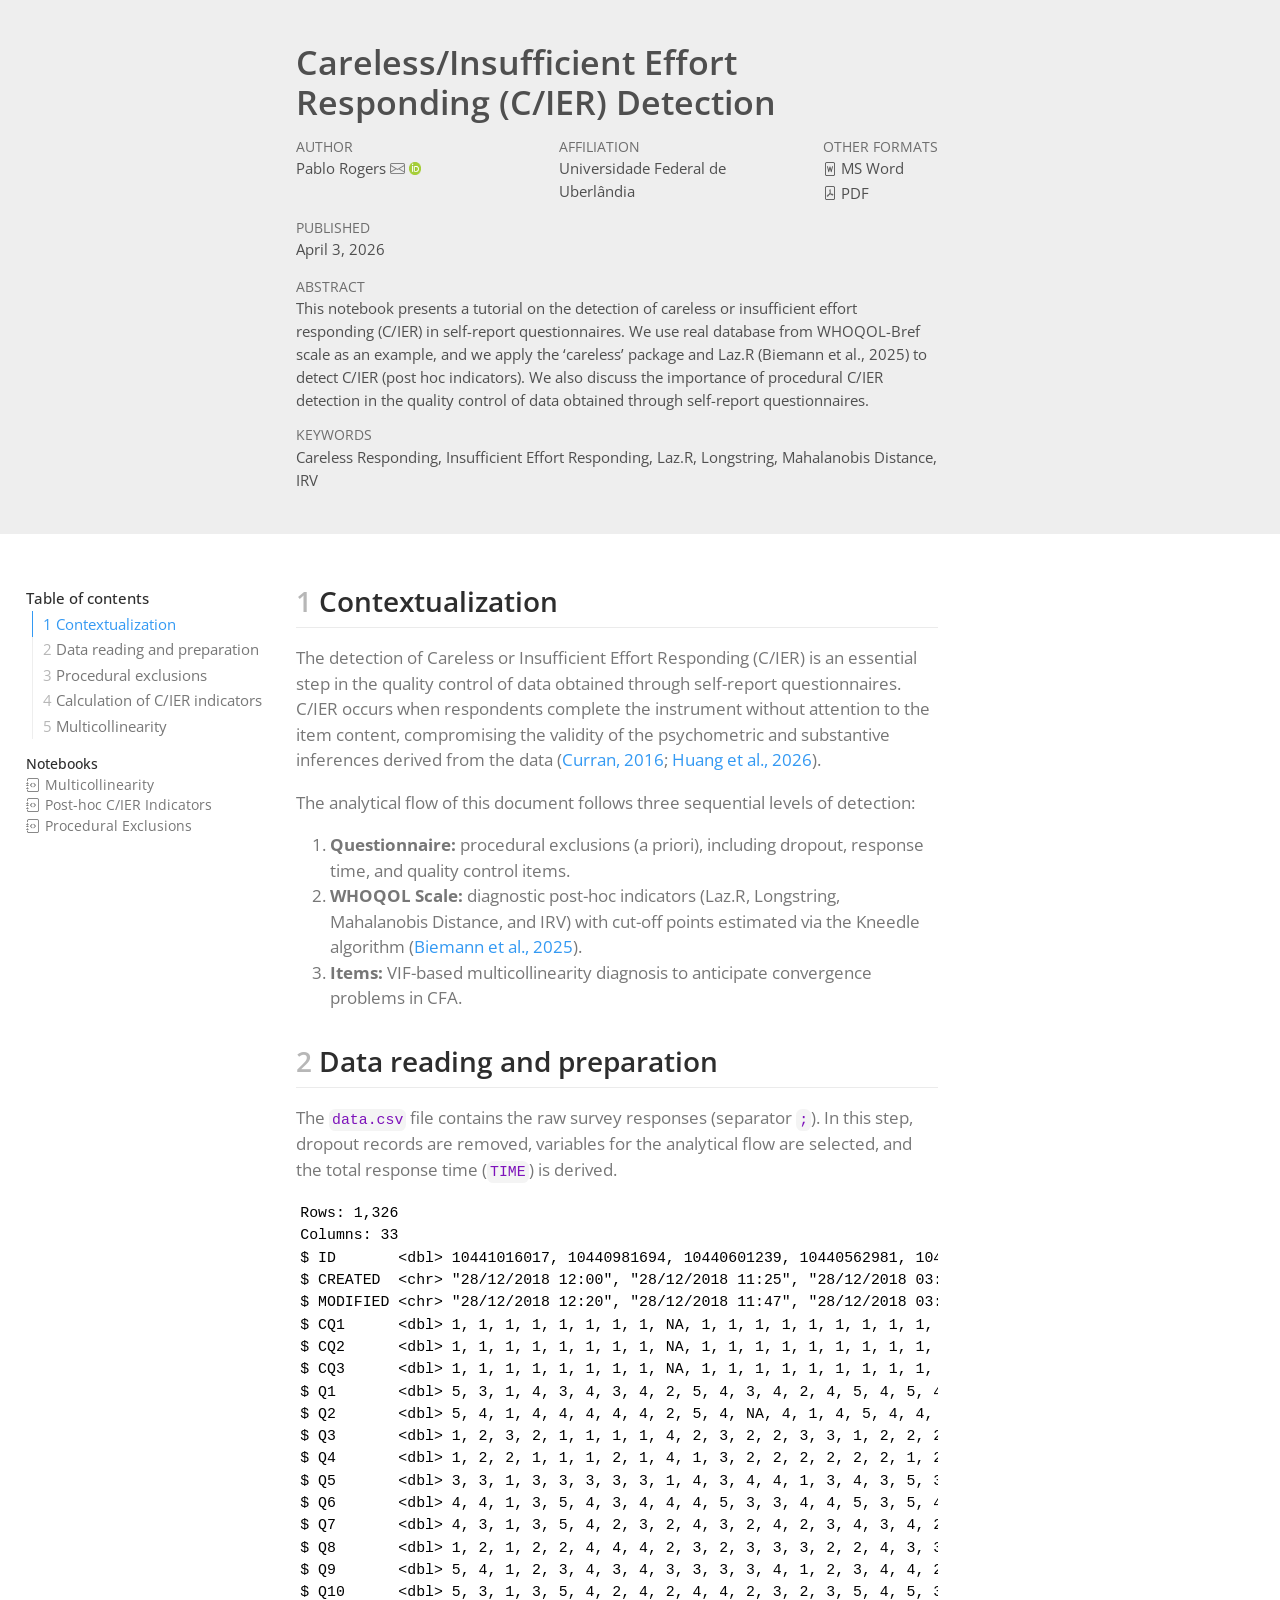
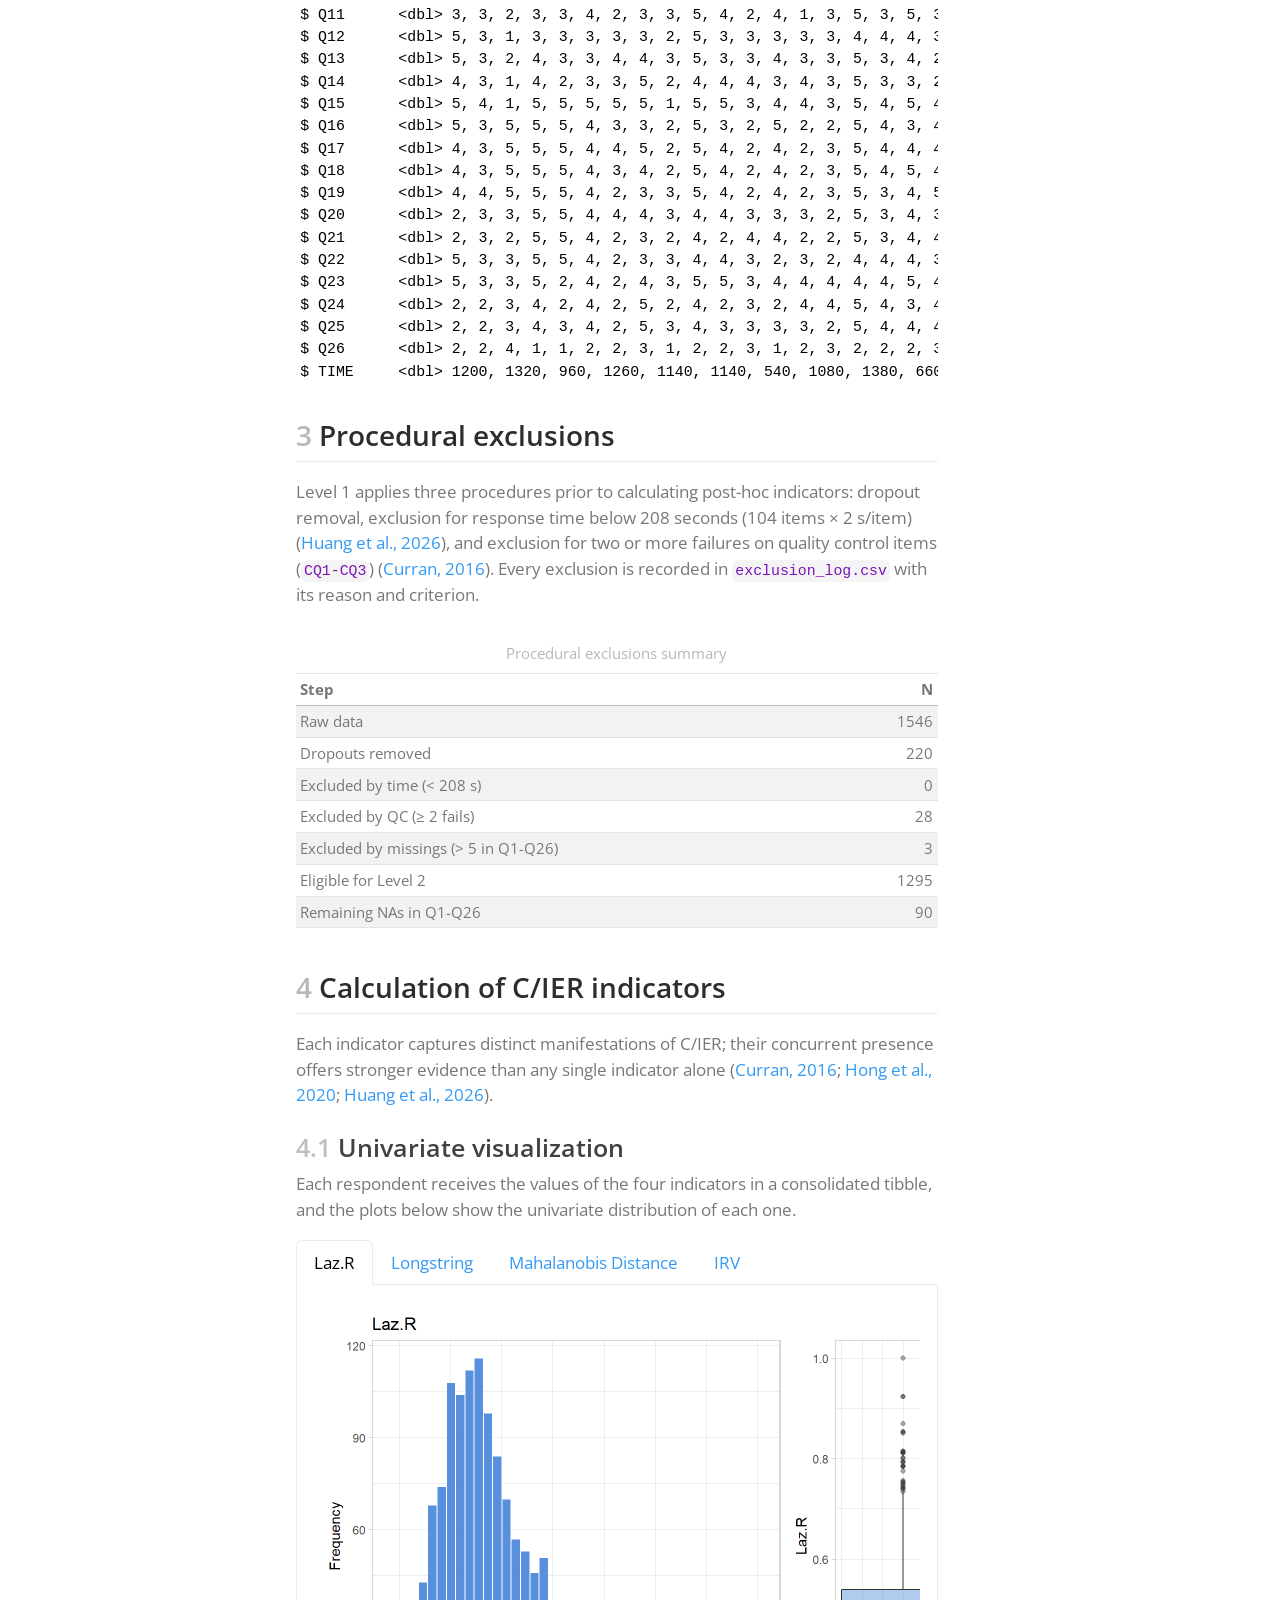
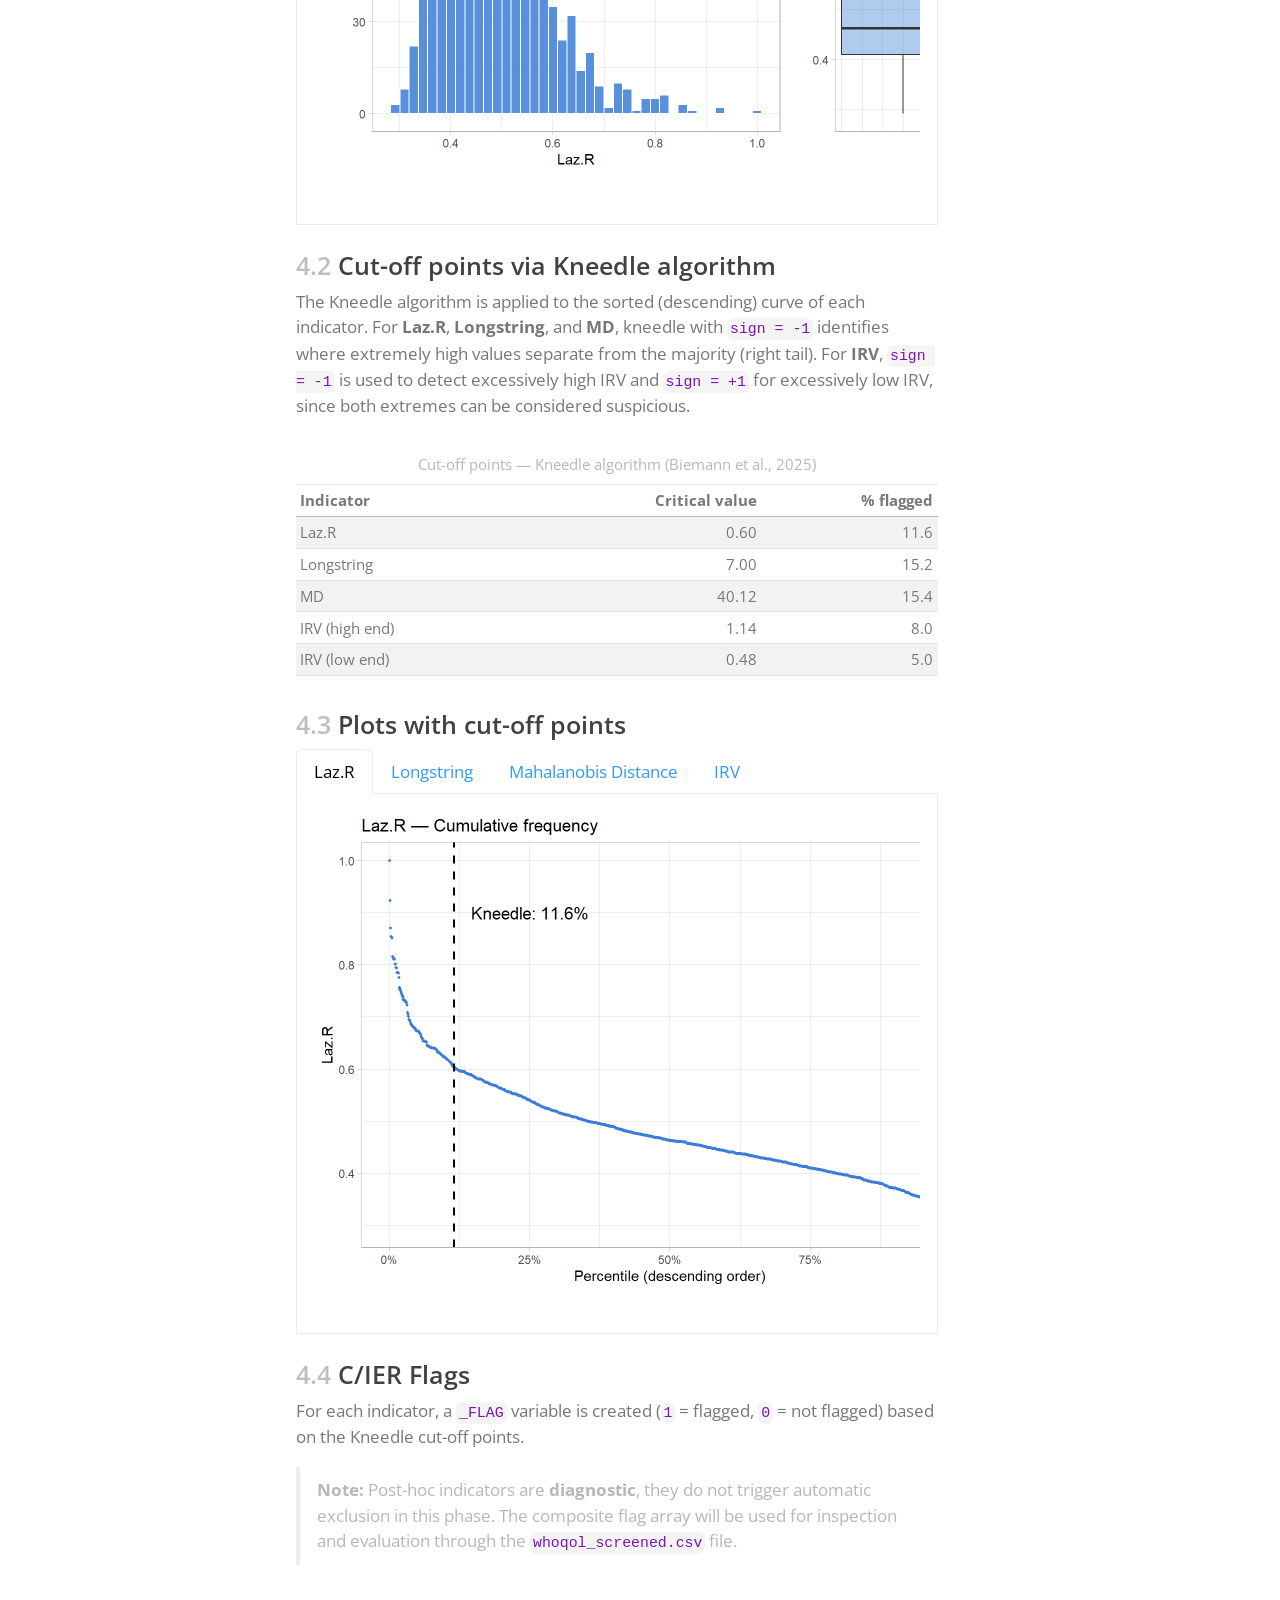
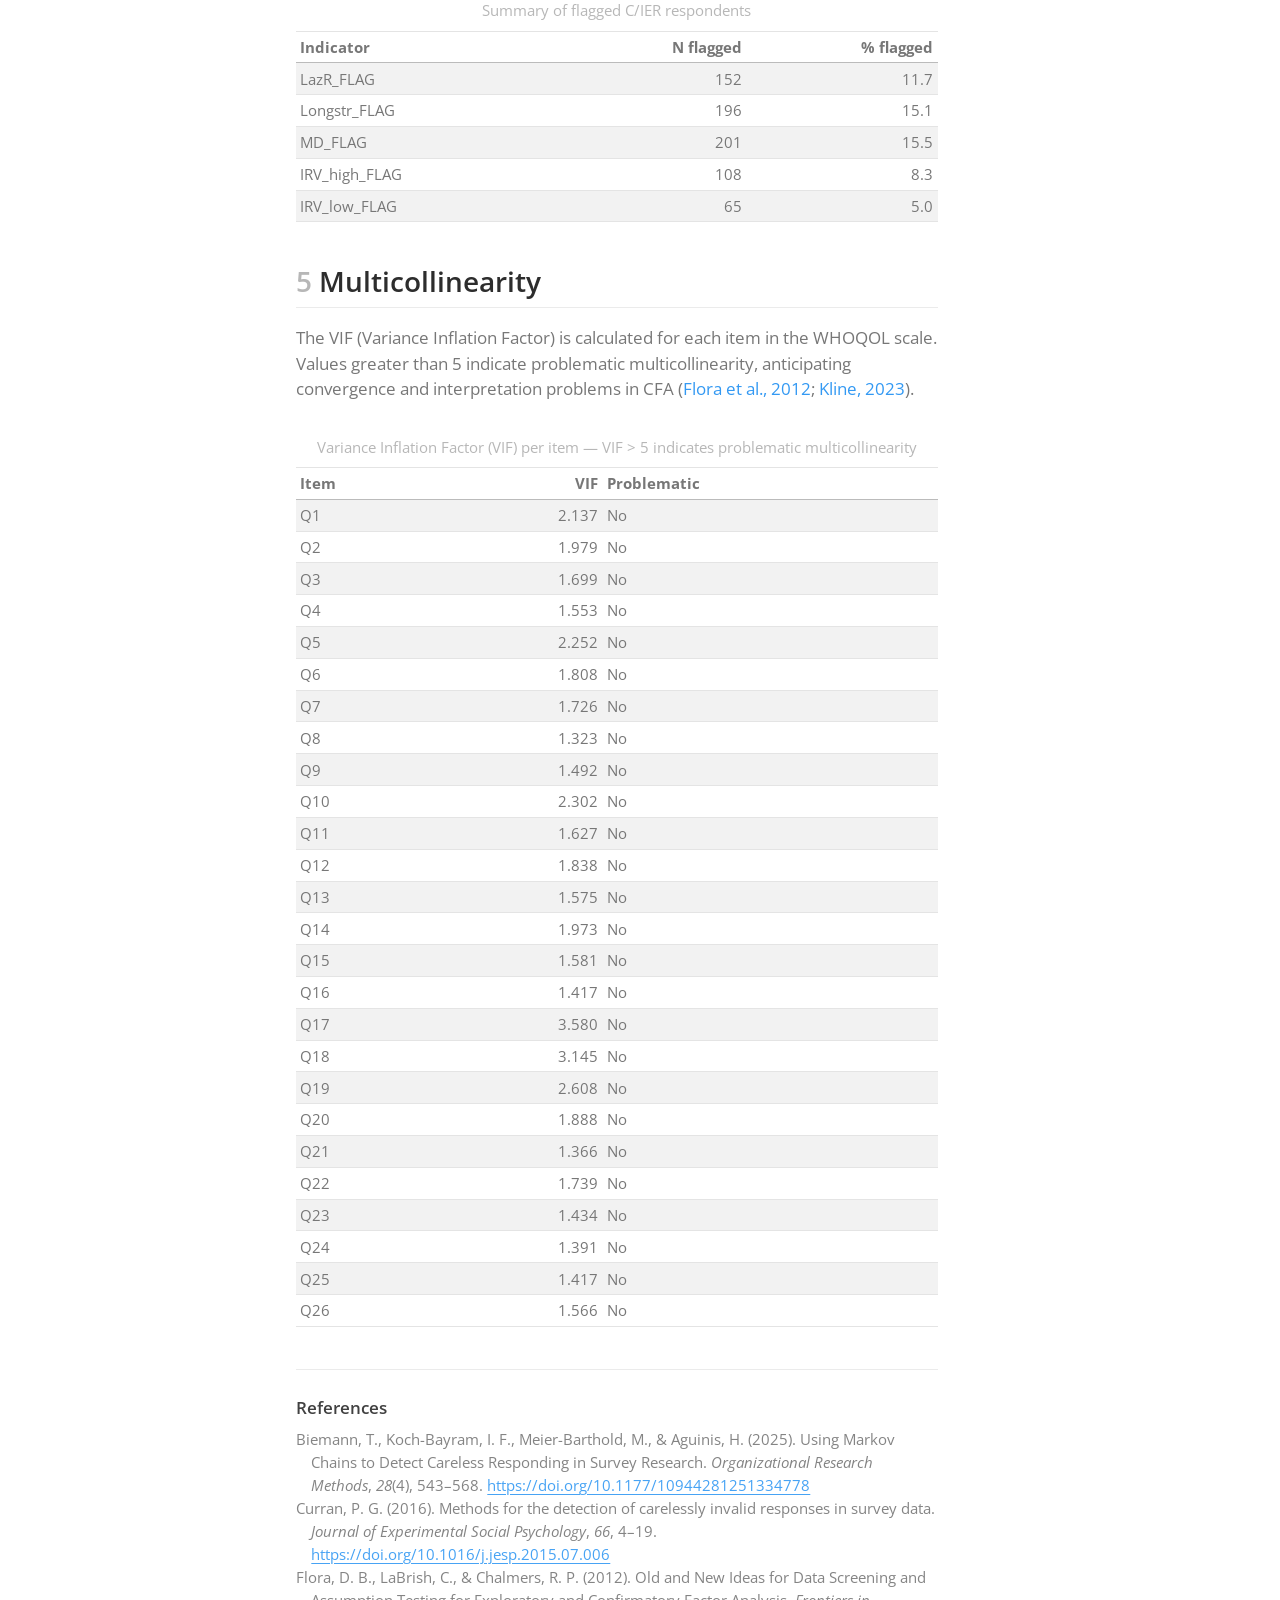
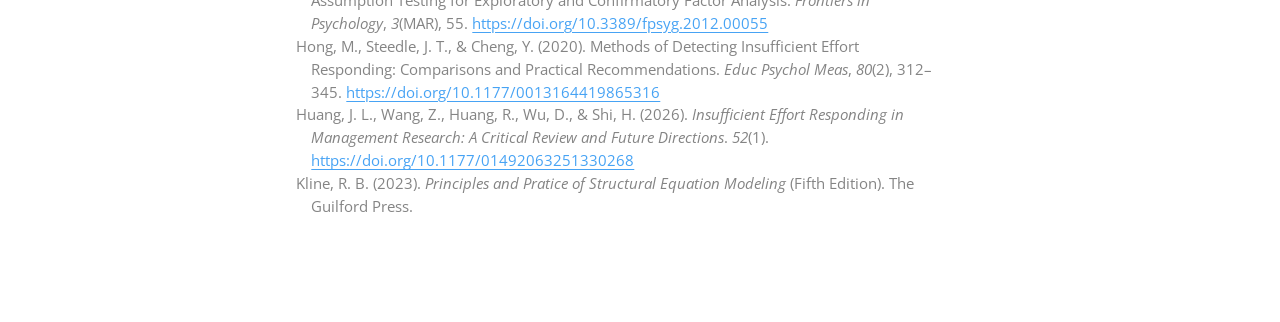
==== commit 9aa65469: "feat: english translation" ====
--- a/docs/index.html
+++ b/docs/index.html
@@ -10,7 +10,7 @@
 <meta name="dcterms.date" content="2026-04-03">
 <meta name="keywords" content="Careless Responding, Insufficient Effort Responding, Laz.R, Longstring, Mahalanobis Distance, IRV">
 
-<title>Detecção de Careless/Insufficient Effort Responding (C/IER)</title>
+<title>Careless/Insufficient Effort Responding (C/IER) Detection</title>
 <style>
 code{white-space: pre-wrap;}
 span.smallcaps{font-variant: small-caps;}
@@ -69,8 +69,8 @@
 </script>
 
 
-<meta name="citation_title" content="Detecção de Careless/Insufficient Effort Responding (C/IER)">
-<meta name="citation_abstract" content="This... (abstract text here)
+<meta name="citation_title" content="Careless/Insufficient Effort Responding (C/IER) Detection">
+<meta name="citation_abstract" content="This notebook presents a tutorial on the detection of careless or insufficient effort responding (C/IER) in self-report questionnaires. We use real database from WHOQOL-Bref scale as an example, and we apply the &amp;amp;#039;careless' package and Laz.R [@biemann2025] to detect C/IER (post hoc indicators). We also discuss the importance of procedural C/IER detection in the quality control of data obtained through self-report questionnaires.
 ">
 <meta name="citation_keywords" content="Careless Responding,Insufficient Effort Responding,Laz.R,Longstring,Mahalanobis Distance,IRV">
 <meta name="citation_author" content="Pablo Rogers">
@@ -105,7 +105,7 @@
 <header id="title-block-header" class="quarto-title-block default toc-left page-columns page-full">
   <div class="quarto-title-banner page-columns page-full">
     <div class="quarto-title column-body">
-      <h1 class="title">Detecção de Careless/Insufficient Effort Responding (C/IER)</h1>
+      <h1 class="title">Careless/Insufficient Effort Responding (C/IER) Detection</h1>
           </div>
 
     
@@ -145,7 +145,7 @@
     <div>
       <div class="abstract">
         <div class="block-title">Abstract</div>
-        <p>This… (abstract text here)</p>
+        <p>This notebook presents a tutorial on the detection of careless or insufficient effort responding (C/IER) in self-report questionnaires. We use real database from WHOQOL-Bref scale as an example, and we apply the ‘careless’ package and Laz.R <span class="citation" data-cites="biemann2025">(<a href="#ref-biemann2025" role="doc-biblioref">Biemann et al., 2025</a>)</span> to detect C/IER (post hoc indicators). We also discuss the importance of procedural C/IER detection in the quality control of data obtained through self-report questionnaires.</p>
       </div>
     </div>
 
@@ -164,19 +164,19 @@
     <h2 id="toc-title">Table of contents</h2>
    
   <ul>
-  <li><a href="#contextualização" id="toc-contextualização" class="nav-link active" data-scroll-target="#contextualização"><span class="header-section-number">1</span> Contextualização</a></li>
-  <li><a href="#leitura-e-preparação-dos-dados" id="toc-leitura-e-preparação-dos-dados" class="nav-link" data-scroll-target="#leitura-e-preparação-dos-dados"><span class="header-section-number">2</span> Leitura e preparação dos dados</a></li>
-  <li><a href="#exclusões-procedimentais" id="toc-exclusões-procedimentais" class="nav-link" data-scroll-target="#exclusões-procedimentais"><span class="header-section-number">3</span> Exclusões procedimentais</a></li>
-  <li><a href="#cálculo-dos-indicadores-cier" id="toc-cálculo-dos-indicadores-cier" class="nav-link" data-scroll-target="#cálculo-dos-indicadores-cier"><span class="header-section-number">4</span> Cálculo dos indicadores C/IER</a>
+  <li><a href="#contextualization" id="toc-contextualization" class="nav-link active" data-scroll-target="#contextualization"><span class="header-section-number">1</span> Contextualization</a></li>
+  <li><a href="#data-reading-and-preparation" id="toc-data-reading-and-preparation" class="nav-link" data-scroll-target="#data-reading-and-preparation"><span class="header-section-number">2</span> Data reading and preparation</a></li>
+  <li><a href="#procedural-exclusions" id="toc-procedural-exclusions" class="nav-link" data-scroll-target="#procedural-exclusions"><span class="header-section-number">3</span> Procedural exclusions</a></li>
+  <li><a href="#calculation-of-cier-indicators" id="toc-calculation-of-cier-indicators" class="nav-link" data-scroll-target="#calculation-of-cier-indicators"><span class="header-section-number">4</span> Calculation of C/IER indicators</a>
   <ul class="collapse">
-  <li><a href="#visualização-univariada" id="toc-visualização-univariada" class="nav-link" data-scroll-target="#visualização-univariada"><span class="header-section-number">4.1</span> Visualização univariada</a></li>
-  <li><a href="#pontos-de-corte-via-algoritmo-kneedle" id="toc-pontos-de-corte-via-algoritmo-kneedle" class="nav-link" data-scroll-target="#pontos-de-corte-via-algoritmo-kneedle"><span class="header-section-number">4.2</span> Pontos de corte via algoritmo Kneedle</a></li>
-  <li><a href="#gráficos-com-pontos-de-corte" id="toc-gráficos-com-pontos-de-corte" class="nav-link" data-scroll-target="#gráficos-com-pontos-de-corte"><span class="header-section-number">4.3</span> Gráficos com pontos de corte</a></li>
-  <li><a href="#flags-de-cier" id="toc-flags-de-cier" class="nav-link" data-scroll-target="#flags-de-cier"><span class="header-section-number">4.4</span> Flags de C/IER</a></li>
+  <li><a href="#univariate-visualization" id="toc-univariate-visualization" class="nav-link" data-scroll-target="#univariate-visualization"><span class="header-section-number">4.1</span> Univariate visualization</a></li>
+  <li><a href="#cut-off-points-via-kneedle-algorithm" id="toc-cut-off-points-via-kneedle-algorithm" class="nav-link" data-scroll-target="#cut-off-points-via-kneedle-algorithm"><span class="header-section-number">4.2</span> Cut-off points via Kneedle algorithm</a></li>
+  <li><a href="#plots-with-cut-off-points" id="toc-plots-with-cut-off-points" class="nav-link" data-scroll-target="#plots-with-cut-off-points"><span class="header-section-number">4.3</span> Plots with cut-off points</a></li>
+  <li><a href="#cier-flags" id="toc-cier-flags" class="nav-link" data-scroll-target="#cier-flags"><span class="header-section-number">4.4</span> C/IER Flags</a></li>
   </ul></li>
-  <li><a href="#multicolinearidade" id="toc-multicolinearidade" class="nav-link" data-scroll-target="#multicolinearidade"><span class="header-section-number">5</span> Multicolinearidade</a></li>
+  <li><a href="#multicollinearity" id="toc-multicollinearity" class="nav-link" data-scroll-target="#multicollinearity"><span class="header-section-number">5</span> Multicollinearity</a></li>
   </ul>
-<div class="quarto-alternate-notebooks"><h2>Notebooks</h2><ul><li><a href="Scripts\ProcessingScripts\01_procedural-preview.html"><i class="bi bi-journal-code"></i>Exclusões procedimentais</a></li><li><a href="Scripts\ProcessingScripts\02_posthoc-preview.html"><i class="bi bi-journal-code"></i>Indicadores post hoc C/IER</a></li><li><a href="Scripts\ProcessingScripts\03_vif-preview.html"><i class="bi bi-journal-code"></i>Multicolinearidade VIF</a></li></ul></div></nav>
+<div class="quarto-alternate-notebooks"><h2>Notebooks</h2><ul><li><a href="Scripts\ProcessingScripts\03_vif-preview.html"><i class="bi bi-journal-code"></i>Multicollinearity</a></li><li><a href="Scripts\ProcessingScripts\02_posthoc-preview.html"><i class="bi bi-journal-code"></i>Post-hoc C/IER Indicators</a></li><li><a href="Scripts\ProcessingScripts\01_procedural-preview.html"><i class="bi bi-journal-code"></i>Procedural Exclusions</a></li></ul></div></nav>
 </div>
 <div id="quarto-margin-sidebar" class="sidebar margin-sidebar zindex-bottom">
 </div>
@@ -187,21 +187,21 @@
   
 
 
-<section id="contextualização" class="level2" data-number="1">
-<h2 data-number="1" class="anchored" data-anchor-id="contextualização"><span class="header-section-number">1</span> Contextualização</h2>
-<p>A detecção de Careless ou Insufficient Effort Responding (C/IER) é uma etapa essencial no controle de qualidade de dados obtidos por questionários de autorrelato. O C/IER se manifesta quando respondentes preenchem o instrumento sem atenção ao conteúdo dos itens, comprometendo a validade das inferências psicométricas e substantivas derivadas dos dados <span class="citation" data-cites="curran2016 huang2026">(<a href="#ref-curran2016" role="doc-biblioref">Curran, 2016</a>; <a href="#ref-huang2026" role="doc-biblioref">Huang et al., 2026</a>)</span>.</p>
-<p>O fluxo analítico deste documento segue três níveis sequenciais de detecção:</p>
+<section id="contextualization" class="level2" data-number="1">
+<h2 data-number="1" class="anchored" data-anchor-id="contextualization"><span class="header-section-number">1</span> Contextualization</h2>
+<p>The detection of Careless or Insufficient Effort Responding (C/IER) is an essential step in the quality control of data obtained through self-report questionnaires. C/IER occurs when respondents complete the instrument without attention to the item content, compromising the validity of the psychometric and substantive inferences derived from the data <span class="citation" data-cites="curran2016 huang2026">(<a href="#ref-curran2016" role="doc-biblioref">Curran, 2016</a>; <a href="#ref-huang2026" role="doc-biblioref">Huang et al., 2026</a>)</span>.</p>
+<p>The analytical flow of this document follows three sequential levels of detection:</p>
 <ol type="1">
-<li><strong>Questionário:</strong> exclusões procedimentais (a priori), incluindo abandono, tempo de resposta e itens de controle de qualidade.</li>
-<li><strong>Escala WHOQOL:</strong> indicadores post hoc diagnósticos (Laz.R, Longstring, Mahalanobis Distance e IRV) com pontos de corte estimados via algoritmo Kneedle <span class="citation" data-cites="biemann2025">(<a href="#ref-biemann2025" role="doc-biblioref">Biemann et al., 2025</a>)</span>.</li>
-<li><strong>Itens:</strong> diagnóstico de multicolinearidade via VIF para antecipar problemas de convergência na AFC.</li>
+<li><strong>Questionnaire:</strong> procedural exclusions (a priori), including dropout, response time, and quality control items.</li>
+<li><strong>WHOQOL Scale:</strong> diagnostic post-hoc indicators (Laz.R, Longstring, Mahalanobis Distance, and IRV) with cut-off points estimated via the Kneedle algorithm <span class="citation" data-cites="biemann2025">(<a href="#ref-biemann2025" role="doc-biblioref">Biemann et al., 2025</a>)</span>.</li>
+<li><strong>Items:</strong> VIF-based multicollinearity diagnosis to anticipate convergence problems in CFA.</li>
 </ol>
 </section>
-<section id="leitura-e-preparação-dos-dados" class="level2" data-number="2">
-<h2 data-number="2" class="anchored" data-anchor-id="leitura-e-preparação-dos-dados"><span class="header-section-number">2</span> Leitura e preparação dos dados</h2>
-<p>O arquivo <code>data.csv</code> contém as respostas brutas do questionário (separador <code>;</code>). Nesta etapa, removem-se registros de abandono, selecionam-se as variáveis do fluxo analítico e deriva-se o tempo total de resposta (<code>TIME</code>).</p>
-<div class="quarto-embed-nb-cell">
-<div id="leitura-dados" class="cell">
+<section id="data-reading-and-preparation" class="level2" data-number="2">
+<h2 data-number="2" class="anchored" data-anchor-id="data-reading-and-preparation"><span class="header-section-number">2</span> Data reading and preparation</h2>
+<p>The <code>data.csv</code> file contains the raw survey responses (separator <code>;</code>). In this step, dropout records are removed, variables for the analytical flow are selected, and the total response time (<code>TIME</code>) is derived.</p>
+<div class="quarto-embed-nb-cell">
+<div id="data-reading" class="cell">
 <div class="cell-output cell-output-stdout">
 <pre><code>Rows: 1,326
 Columns: 33
@@ -242,47 +242,47 @@
 </div>
 </div>
 </section>
-<section id="exclusões-procedimentais" class="level2" data-number="3">
-<h2 data-number="3" class="anchored" data-anchor-id="exclusões-procedimentais"><span class="header-section-number">3</span> Exclusões procedimentais</h2>
-<p>O Nível 1 aplica três procedimentos prévios ao cálculo dos indicadores post hoc: remoção de abandono, exclusão por tempo de resposta inferior a 208 segundos (104 itens × 2 s/item) <span class="citation" data-cites="huang2026">(<a href="#ref-huang2026" role="doc-biblioref">Huang et al., 2026</a>)</span> e exclusão por duas ou mais falhas nos itens de controle de qualidade (<code>CQ1-CQ3</code>) <span class="citation" data-cites="curran2016">(<a href="#ref-curran2016" role="doc-biblioref">Curran, 2016</a>)</span>. Toda exclusão é registrada no <code>exclusion_log.csv</code> com motivo e critério.</p>
-<div class="quarto-embed-nb-cell">
-<div id="cell-sumario-nivel-1" class="cell">
-<div id="sumario-nivel-1" class="cell-output cell-output-display cell-output-markdown">
+<section id="procedural-exclusions" class="level2" data-number="3">
+<h2 data-number="3" class="anchored" data-anchor-id="procedural-exclusions"><span class="header-section-number">3</span> Procedural exclusions</h2>
+<p>Level 1 applies three procedures prior to calculating post-hoc indicators: dropout removal, exclusion for response time below 208 seconds (104 items × 2 s/item) <span class="citation" data-cites="huang2026">(<a href="#ref-huang2026" role="doc-biblioref">Huang et al., 2026</a>)</span>, and exclusion for two or more failures on quality control items (<code>CQ1-CQ3</code>) <span class="citation" data-cites="curran2016">(<a href="#ref-curran2016" role="doc-biblioref">Curran, 2016</a>)</span>. Every exclusion is recorded in <code>exclusion_log.csv</code> with its reason and criterion.</p>
+<div class="quarto-embed-nb-cell">
+<div id="cell-level-1-summary" class="cell">
+<div id="level-1-summary" class="cell-output cell-output-display cell-output-markdown">
 <table class="caption-top table table-sm table-striped small">
-<caption>Resumo das exclusões procedimentais</caption>
+<caption>Procedural exclusions summary</caption>
 <thead>
 <tr class="header">
-<th style="text-align: left;">Etapa</th>
+<th style="text-align: left;">Step</th>
 <th style="text-align: right;">N</th>
 </tr>
 </thead>
 <tbody>
 <tr class="odd">
-<td style="text-align: left;">Dados brutos</td>
+<td style="text-align: left;">Raw data</td>
 <td style="text-align: right;">1546</td>
 </tr>
 <tr class="even">
-<td style="text-align: left;">Abandono removido</td>
+<td style="text-align: left;">Dropouts removed</td>
 <td style="text-align: right;">220</td>
 </tr>
 <tr class="odd">
-<td style="text-align: left;">Excluídos por tempo (&lt; 208 s)</td>
+<td style="text-align: left;">Excluded by time (&lt; 208 s)</td>
 <td style="text-align: right;">0</td>
 </tr>
 <tr class="even">
-<td style="text-align: left;">Excluídos por CQ (≥ 2 falhas)</td>
+<td style="text-align: left;">Excluded by QC (≥ 2 fails)</td>
 <td style="text-align: right;">28</td>
 </tr>
 <tr class="odd">
-<td style="text-align: left;">Excluídos por missings (&gt; 5 em Q1-Q26)</td>
+<td style="text-align: left;">Excluded by missings (&gt; 5 in Q1-Q26)</td>
 <td style="text-align: right;">3</td>
 </tr>
 <tr class="even">
-<td style="text-align: left;">Elegíveis para Nível 2</td>
+<td style="text-align: left;">Eligible for Level 2</td>
 <td style="text-align: right;">1295</td>
 </tr>
 <tr class="odd">
-<td style="text-align: left;">NAs restantes na escala Q1-Q26</td>
+<td style="text-align: left;">Remaining NAs in Q1-Q26</td>
 <td style="text-align: right;">90</td>
 </tr>
 </tbody>
@@ -291,12 +291,12 @@
 </div>
 </div>
 </section>
-<section id="cálculo-dos-indicadores-cier" class="level2" data-number="4">
-<h2 data-number="4" class="anchored" data-anchor-id="cálculo-dos-indicadores-cier"><span class="header-section-number">4</span> Cálculo dos indicadores C/IER</h2>
-<p>Cada indicador captura manifestações distintas de C/IER; a presença concomitante oferece evidência mais robusta do que qualquer indicador isolado <span class="citation" data-cites="curran2016 hong2020 huang2026">(<a href="#ref-curran2016" role="doc-biblioref">Curran, 2016</a>; <a href="#ref-hong2020" role="doc-biblioref">Hong et al., 2020</a>; <a href="#ref-huang2026" role="doc-biblioref">Huang et al., 2026</a>)</span>.</p>
-<section id="visualização-univariada" class="level3" data-number="4.1">
-<h3 data-number="4.1" class="anchored" data-anchor-id="visualização-univariada"><span class="header-section-number">4.1</span> Visualização univariada</h3>
-<p>Cada respondente recebe os valores dos quatro indicadores em um tibble consolidado, e os gráficos abaixo mostram a distribuição univariada de cada um.</p>
+<section id="calculation-of-cier-indicators" class="level2" data-number="4">
+<h2 data-number="4" class="anchored" data-anchor-id="calculation-of-cier-indicators"><span class="header-section-number">4</span> Calculation of C/IER indicators</h2>
+<p>Each indicator captures distinct manifestations of C/IER; their concurrent presence offers stronger evidence than any single indicator alone <span class="citation" data-cites="curran2016 hong2020 huang2026">(<a href="#ref-curran2016" role="doc-biblioref">Curran, 2016</a>; <a href="#ref-hong2020" role="doc-biblioref">Hong et al., 2020</a>; <a href="#ref-huang2026" role="doc-biblioref">Huang et al., 2026</a>)</span>.</p>
+<section id="univariate-visualization" class="level3" data-number="4.1">
+<h3 data-number="4.1" class="anchored" data-anchor-id="univariate-visualization"><span class="header-section-number">4.1</span> Univariate visualization</h3>
+<p>Each respondent receives the values of the four indicators in a consolidated tibble, and the plots below show the univariate distribution of each one.</p>
 <div class="tabset-margin-container"></div><div class="panel-tabset">
 <ul class="nav nav-tabs" role="tablist"><li class="nav-item" role="presentation"><a class="nav-link active" id="tabset-1-1-tab" data-bs-toggle="tab" data-bs-target="#tabset-1-1" role="tab" aria-controls="tabset-1-1" aria-selected="true" href="">Laz.R</a></li><li class="nav-item" role="presentation"><a class="nav-link" id="tabset-1-2-tab" data-bs-toggle="tab" data-bs-target="#tabset-1-2" role="tab" aria-controls="tabset-1-2" aria-selected="false" href="">Longstring</a></li><li class="nav-item" role="presentation"><a class="nav-link" id="tabset-1-3-tab" data-bs-toggle="tab" data-bs-target="#tabset-1-3" role="tab" aria-controls="tabset-1-3" aria-selected="false" href="">Mahalanobis Distance</a></li><li class="nav-item" role="presentation"><a class="nav-link" id="tabset-1-4-tab" data-bs-toggle="tab" data-bs-target="#tabset-1-4" role="tab" aria-controls="tabset-1-4" aria-selected="false" href="">IRV</a></li></ul>
 <div class="tab-content">
@@ -355,46 +355,46 @@
 </div>
 </div>
 </section>
-<section id="pontos-de-corte-via-algoritmo-kneedle" class="level3" data-number="4.2">
-<h3 data-number="4.2" class="anchored" data-anchor-id="pontos-de-corte-via-algoritmo-kneedle"><span class="header-section-number">4.2</span> Pontos de corte via algoritmo Kneedle</h3>
-<p>O Kneedle é aplicado à curva ordenada (decrescente) de cada indicador. Para <strong>Laz.R</strong>, <strong>Longstring</strong> e <strong>MD</strong>, o kneedle com <code>sign = -1</code> identifica onde os valores extremamente altos se separam da maioria (cauda direita). Para <strong>IRV</strong>, usa-se <code>sign = -1</code> para detectar IRV alto demais e <code>sign = +1</code> para IRV baixo demais, pois ambos extremos podem ser considerados como suspeitos.</p>
+<section id="cut-off-points-via-kneedle-algorithm" class="level3" data-number="4.2">
+<h3 data-number="4.2" class="anchored" data-anchor-id="cut-off-points-via-kneedle-algorithm"><span class="header-section-number">4.2</span> Cut-off points via Kneedle algorithm</h3>
+<p>The Kneedle algorithm is applied to the sorted (descending) curve of each indicator. For <strong>Laz.R</strong>, <strong>Longstring</strong>, and <strong>MD</strong>, kneedle with <code>sign = -1</code> identifies where extremely high values separate from the majority (right tail). For <strong>IRV</strong>, <code>sign = -1</code> is used to detect excessively high IRV and <code>sign = +1</code> for excessively low IRV, since both extremes can be considered suspicious.</p>
 <div class="quarto-embed-nb-cell">
 <div id="cell-kneedle-cutoffs" class="cell">
 <div id="kneedle-cutoffs" class="cell-output cell-output-display cell-output-markdown">
 <table class="caption-top table table-sm table-striped small">
-<caption>Pontos de corte — Algoritmo Kneedle (Biemann et al., 2025)</caption>
+<caption>Cut-off points — Kneedle algorithm (Biemann et al., 2025)</caption>
 <thead>
 <tr class="header">
-<th style="text-align: left;">Indicador</th>
-<th style="text-align: right;">Valor crítico</th>
-<th style="text-align: right;">% suspeitos</th>
+<th style="text-align: left;">Indicator</th>
+<th style="text-align: right;">Critical value</th>
+<th style="text-align: right;">% flagged</th>
 </tr>
 </thead>
 <tbody>
 <tr class="odd">
 <td style="text-align: left;">Laz.R</td>
 <td style="text-align: right;">0.60</td>
-<td style="text-align: right;">6.8</td>
+<td style="text-align: right;">11.6</td>
 </tr>
 <tr class="even">
 <td style="text-align: left;">Longstring</td>
 <td style="text-align: right;">7.00</td>
-<td style="text-align: right;">14.8</td>
+<td style="text-align: right;">15.2</td>
 </tr>
 <tr class="odd">
 <td style="text-align: left;">MD</td>
-<td style="text-align: right;">40.17</td>
+<td style="text-align: right;">40.12</td>
 <td style="text-align: right;">15.4</td>
 </tr>
 <tr class="even">
 <td style="text-align: left;">IRV (high end)</td>
-<td style="text-align: right;">1.34</td>
-<td style="text-align: right;">4.9</td>
+<td style="text-align: right;">1.14</td>
+<td style="text-align: right;">8.0</td>
 </tr>
 <tr class="odd">
 <td style="text-align: left;">IRV (low end)</td>
-<td style="text-align: right;">0.69</td>
-<td style="text-align: right;">3.8</td>
+<td style="text-align: right;">0.48</td>
+<td style="text-align: right;">5.0</td>
 </tr>
 </tbody>
 </table>
@@ -402,8 +402,8 @@
 </div>
 </div>
 </section>
-<section id="gráficos-com-pontos-de-corte" class="level3" data-number="4.3">
-<h3 data-number="4.3" class="anchored" data-anchor-id="gráficos-com-pontos-de-corte"><span class="header-section-number">4.3</span> Gráficos com pontos de corte</h3>
+<section id="plots-with-cut-off-points" class="level3" data-number="4.3">
+<h3 data-number="4.3" class="anchored" data-anchor-id="plots-with-cut-off-points"><span class="header-section-number">4.3</span> Plots with cut-off points</h3>
 <div class="tabset-margin-container"></div><div class="panel-tabset">
 <ul class="nav nav-tabs" role="tablist"><li class="nav-item" role="presentation"><a class="nav-link active" id="tabset-2-1-tab" data-bs-toggle="tab" data-bs-target="#tabset-2-1" role="tab" aria-controls="tabset-2-1" aria-selected="true" href="">Laz.R</a></li><li class="nav-item" role="presentation"><a class="nav-link" id="tabset-2-2-tab" data-bs-toggle="tab" data-bs-target="#tabset-2-2" role="tab" aria-controls="tabset-2-2" aria-selected="false" href="">Longstring</a></li><li class="nav-item" role="presentation"><a class="nav-link" id="tabset-2-3-tab" data-bs-toggle="tab" data-bs-target="#tabset-2-3" role="tab" aria-controls="tabset-2-3" aria-selected="false" href="">Mahalanobis Distance</a></li><li class="nav-item" role="presentation"><a class="nav-link" id="tabset-2-4-tab" data-bs-toggle="tab" data-bs-target="#tabset-2-4" role="tab" aria-controls="tabset-2-4" aria-selected="false" href="">IRV</a></li></ul>
 <div class="tab-content">
@@ -462,49 +462,49 @@
 </div>
 </div>
 </section>
-<section id="flags-de-cier" class="level3" data-number="4.4">
-<h3 data-number="4.4" class="anchored" data-anchor-id="flags-de-cier"><span class="header-section-number">4.4</span> Flags de C/IER</h3>
-<p>Para cada indicador, cria-se uma variável <code>_FLAG</code> (<code>1</code> = suspeito, <code>0</code> = não suspeito) com base nos pontos de corte Kneedle.</p>
+<section id="cier-flags" class="level3" data-number="4.4">
+<h3 data-number="4.4" class="anchored" data-anchor-id="cier-flags"><span class="header-section-number">4.4</span> C/IER Flags</h3>
+<p>For each indicator, a <code>_FLAG</code> variable is created (<code>1</code> = flagged, <code>0</code> = not flagged) based on the Kneedle cut-off points.</p>
 <blockquote class="blockquote">
-<p><strong>Nota:</strong> Indicadores post hoc são <strong>diagnósticos</strong>, não geram exclusão automática nesta fase. A flag composta será usada para inspeção e avaliação através do arquivo <code>whoqol_screened.csv</code>.</p>
+<p><strong>Note:</strong> Post-hoc indicators are <strong>diagnostic</strong>, they do not trigger automatic exclusion in this phase. The composite flag array will be used for inspection and evaluation through the <code>whoqol_screened.csv</code> file.</p>
 </blockquote>
 <div class="quarto-embed-nb-cell">
-<div id="cell-resumo-flags" class="cell">
-<div id="resumo-flags" class="cell-output cell-output-display cell-output-markdown">
+<div id="cell-flags-overview" class="cell">
+<div id="flags-overview" class="cell-output cell-output-display cell-output-markdown">
 <table class="caption-top table table-sm table-striped small">
-<caption>Resumo de respondentes sinalizados como C/IER</caption>
+<caption>Summary of flagged C/IER respondents</caption>
 <thead>
 <tr class="header">
-<th style="text-align: left;">Indicador</th>
-<th style="text-align: right;">N suspeitos</th>
-<th style="text-align: right;">% suspeitos</th>
+<th style="text-align: left;">Indicator</th>
+<th style="text-align: right;">N flagged</th>
+<th style="text-align: right;">% flagged</th>
 </tr>
 </thead>
 <tbody>
 <tr class="odd">
 <td style="text-align: left;">LazR_FLAG</td>
-<td style="text-align: right;">91</td>
-<td style="text-align: right;">7.0</td>
+<td style="text-align: right;">152</td>
+<td style="text-align: right;">11.7</td>
 </tr>
 <tr class="even">
 <td style="text-align: left;">Longstr_FLAG</td>
-<td style="text-align: right;">191</td>
-<td style="text-align: right;">14.7</td>
+<td style="text-align: right;">196</td>
+<td style="text-align: right;">15.1</td>
 </tr>
 <tr class="odd">
 <td style="text-align: left;">MD_FLAG</td>
-<td style="text-align: right;">200</td>
-<td style="text-align: right;">15.4</td>
+<td style="text-align: right;">201</td>
+<td style="text-align: right;">15.5</td>
 </tr>
 <tr class="even">
 <td style="text-align: left;">IRV_high_FLAG</td>
-<td style="text-align: right;">66</td>
-<td style="text-align: right;">5.1</td>
+<td style="text-align: right;">108</td>
+<td style="text-align: right;">8.3</td>
 </tr>
 <tr class="odd">
 <td style="text-align: left;">IRV_low_FLAG</td>
-<td style="text-align: right;">49</td>
-<td style="text-align: right;">3.8</td>
+<td style="text-align: right;">65</td>
+<td style="text-align: right;">5.0</td>
 </tr>
 </tbody>
 </table>
@@ -513,151 +513,151 @@
 </div>
 </section>
 </section>
-<section id="multicolinearidade" class="level2" data-number="5">
-<h2 data-number="5" class="anchored" data-anchor-id="multicolinearidade"><span class="header-section-number">5</span> Multicolinearidade</h2>
-<p>O VIF (Variance Inflation Factor) é calculado para cada item da escala WHOQOL. Valores superiores a 5 indicam multicolinearidade problemática, antecipando problemas de convergência e interpretação na AFC <span class="citation" data-cites="flora2012 kline2023">(<a href="#ref-flora2012" role="doc-biblioref">Flora et al., 2012</a>; <a href="#ref-kline2023" role="doc-biblioref">Kline, 2023</a>)</span>.</p>
-<div class="quarto-embed-nb-cell">
-<div id="cell-vif-tabela" class="cell">
-<div id="vif-tabela" class="cell-output cell-output-display cell-output-markdown">
+<section id="multicollinearity" class="level2" data-number="5">
+<h2 data-number="5" class="anchored" data-anchor-id="multicollinearity"><span class="header-section-number">5</span> Multicollinearity</h2>
+<p>The VIF (Variance Inflation Factor) is calculated for each item in the WHOQOL scale. Values greater than 5 indicate problematic multicollinearity, anticipating convergence and interpretation problems in CFA <span class="citation" data-cites="flora2012 kline2023">(<a href="#ref-flora2012" role="doc-biblioref">Flora et al., 2012</a>; <a href="#ref-kline2023" role="doc-biblioref">Kline, 2023</a>)</span>.</p>
+<div class="quarto-embed-nb-cell">
+<div id="cell-vif-table" class="cell">
+<div id="vif-table" class="cell-output cell-output-display cell-output-markdown">
 <table class="caption-top table table-sm table-striped small">
-<caption>Variance Inflation Factor (VIF) por item — VIF &gt; 5 indica multicolinearidade problemática</caption>
+<caption>Variance Inflation Factor (VIF) per item — VIF &gt; 5 indicates problematic multicollinearity</caption>
 <thead>
 <tr class="header">
 <th style="text-align: left;">Item</th>
 <th style="text-align: right;">VIF</th>
-<th style="text-align: left;">Problematico</th>
+<th style="text-align: left;">Problematic</th>
 </tr>
 </thead>
 <tbody>
 <tr class="odd">
 <td style="text-align: left;">Q1</td>
 <td style="text-align: right;">2.137</td>
-<td style="text-align: left;">Não</td>
+<td style="text-align: left;">No</td>
 </tr>
 <tr class="even">
 <td style="text-align: left;">Q2</td>
 <td style="text-align: right;">1.979</td>
-<td style="text-align: left;">Não</td>
+<td style="text-align: left;">No</td>
 </tr>
 <tr class="odd">
 <td style="text-align: left;">Q3</td>
 <td style="text-align: right;">1.699</td>
-<td style="text-align: left;">Não</td>
+<td style="text-align: left;">No</td>
 </tr>
 <tr class="even">
 <td style="text-align: left;">Q4</td>
 <td style="text-align: right;">1.553</td>
-<td style="text-align: left;">Não</td>
+<td style="text-align: left;">No</td>
 </tr>
 <tr class="odd">
 <td style="text-align: left;">Q5</td>
 <td style="text-align: right;">2.252</td>
-<td style="text-align: left;">Não</td>
+<td style="text-align: left;">No</td>
 </tr>
 <tr class="even">
 <td style="text-align: left;">Q6</td>
 <td style="text-align: right;">1.808</td>
-<td style="text-align: left;">Não</td>
+<td style="text-align: left;">No</td>
 </tr>
 <tr class="odd">
 <td style="text-align: left;">Q7</td>
 <td style="text-align: right;">1.726</td>
-<td style="text-align: left;">Não</td>
+<td style="text-align: left;">No</td>
 </tr>
 <tr class="even">
 <td style="text-align: left;">Q8</td>
 <td style="text-align: right;">1.323</td>
-<td style="text-align: left;">Não</td>
+<td style="text-align: left;">No</td>
 </tr>
 <tr class="odd">
 <td style="text-align: left;">Q9</td>
 <td style="text-align: right;">1.492</td>
-<td style="text-align: left;">Não</td>
+<td style="text-align: left;">No</td>
 </tr>
 <tr class="even">
 <td style="text-align: left;">Q10</td>
 <td style="text-align: right;">2.302</td>
-<td style="text-align: left;">Não</td>
+<td style="text-align: left;">No</td>
 </tr>
 <tr class="odd">
 <td style="text-align: left;">Q11</td>
 <td style="text-align: right;">1.627</td>
-<td style="text-align: left;">Não</td>
+<td style="text-align: left;">No</td>
 </tr>
 <tr class="even">
 <td style="text-align: left;">Q12</td>
 <td style="text-align: right;">1.838</td>
-<td style="text-align: left;">Não</td>
+<td style="text-align: left;">No</td>
 </tr>
 <tr class="odd">
 <td style="text-align: left;">Q13</td>
 <td style="text-align: right;">1.575</td>
-<td style="text-align: left;">Não</td>
+<td style="text-align: left;">No</td>
 </tr>
 <tr class="even">
 <td style="text-align: left;">Q14</td>
 <td style="text-align: right;">1.973</td>
-<td style="text-align: left;">Não</td>
+<td style="text-align: left;">No</td>
 </tr>
 <tr class="odd">
 <td style="text-align: left;">Q15</td>
 <td style="text-align: right;">1.581</td>
-<td style="text-align: left;">Não</td>
+<td style="text-align: left;">No</td>
 </tr>
 <tr class="even">
 <td style="text-align: left;">Q16</td>
 <td style="text-align: right;">1.417</td>
-<td style="text-align: left;">Não</td>
+<td style="text-align: left;">No</td>
 </tr>
 <tr class="odd">
 <td style="text-align: left;">Q17</td>
 <td style="text-align: right;">3.580</td>
-<td style="text-align: left;">Não</td>
+<td style="text-align: left;">No</td>
 </tr>
 <tr class="even">
 <td style="text-align: left;">Q18</td>
 <td style="text-align: right;">3.145</td>
-<td style="text-align: left;">Não</td>
+<td style="text-align: left;">No</td>
 </tr>
 <tr class="odd">
 <td style="text-align: left;">Q19</td>
 <td style="text-align: right;">2.608</td>
-<td style="text-align: left;">Não</td>
+<td style="text-align: left;">No</td>
 </tr>
 <tr class="even">
 <td style="text-align: left;">Q20</td>
 <td style="text-align: right;">1.888</td>
-<td style="text-align: left;">Não</td>
+<td style="text-align: left;">No</td>
 </tr>
 <tr class="odd">
 <td style="text-align: left;">Q21</td>
 <td style="text-align: right;">1.366</td>
-<td style="text-align: left;">Não</td>
+<td style="text-align: left;">No</td>
 </tr>
 <tr class="even">
 <td style="text-align: left;">Q22</td>
 <td style="text-align: right;">1.739</td>
-<td style="text-align: left;">Não</td>
+<td style="text-align: left;">No</td>
 </tr>
 <tr class="odd">
 <td style="text-align: left;">Q23</td>
 <td style="text-align: right;">1.434</td>
-<td style="text-align: left;">Não</td>
+<td style="text-align: left;">No</td>
 </tr>
 <tr class="even">
 <td style="text-align: left;">Q24</td>
 <td style="text-align: right;">1.391</td>
-<td style="text-align: left;">Não</td>
+<td style="text-align: left;">No</td>
 </tr>
 <tr class="odd">
 <td style="text-align: left;">Q25</td>
 <td style="text-align: right;">1.417</td>
-<td style="text-align: left;">Não</td>
+<td style="text-align: left;">No</td>
 </tr>
 <tr class="even">
 <td style="text-align: left;">Q26</td>
 <td style="text-align: right;">1.566</td>
-<td style="text-align: left;">Não</td>
+<td style="text-align: left;">No</td>
 </tr>
 </tbody>
 </table>
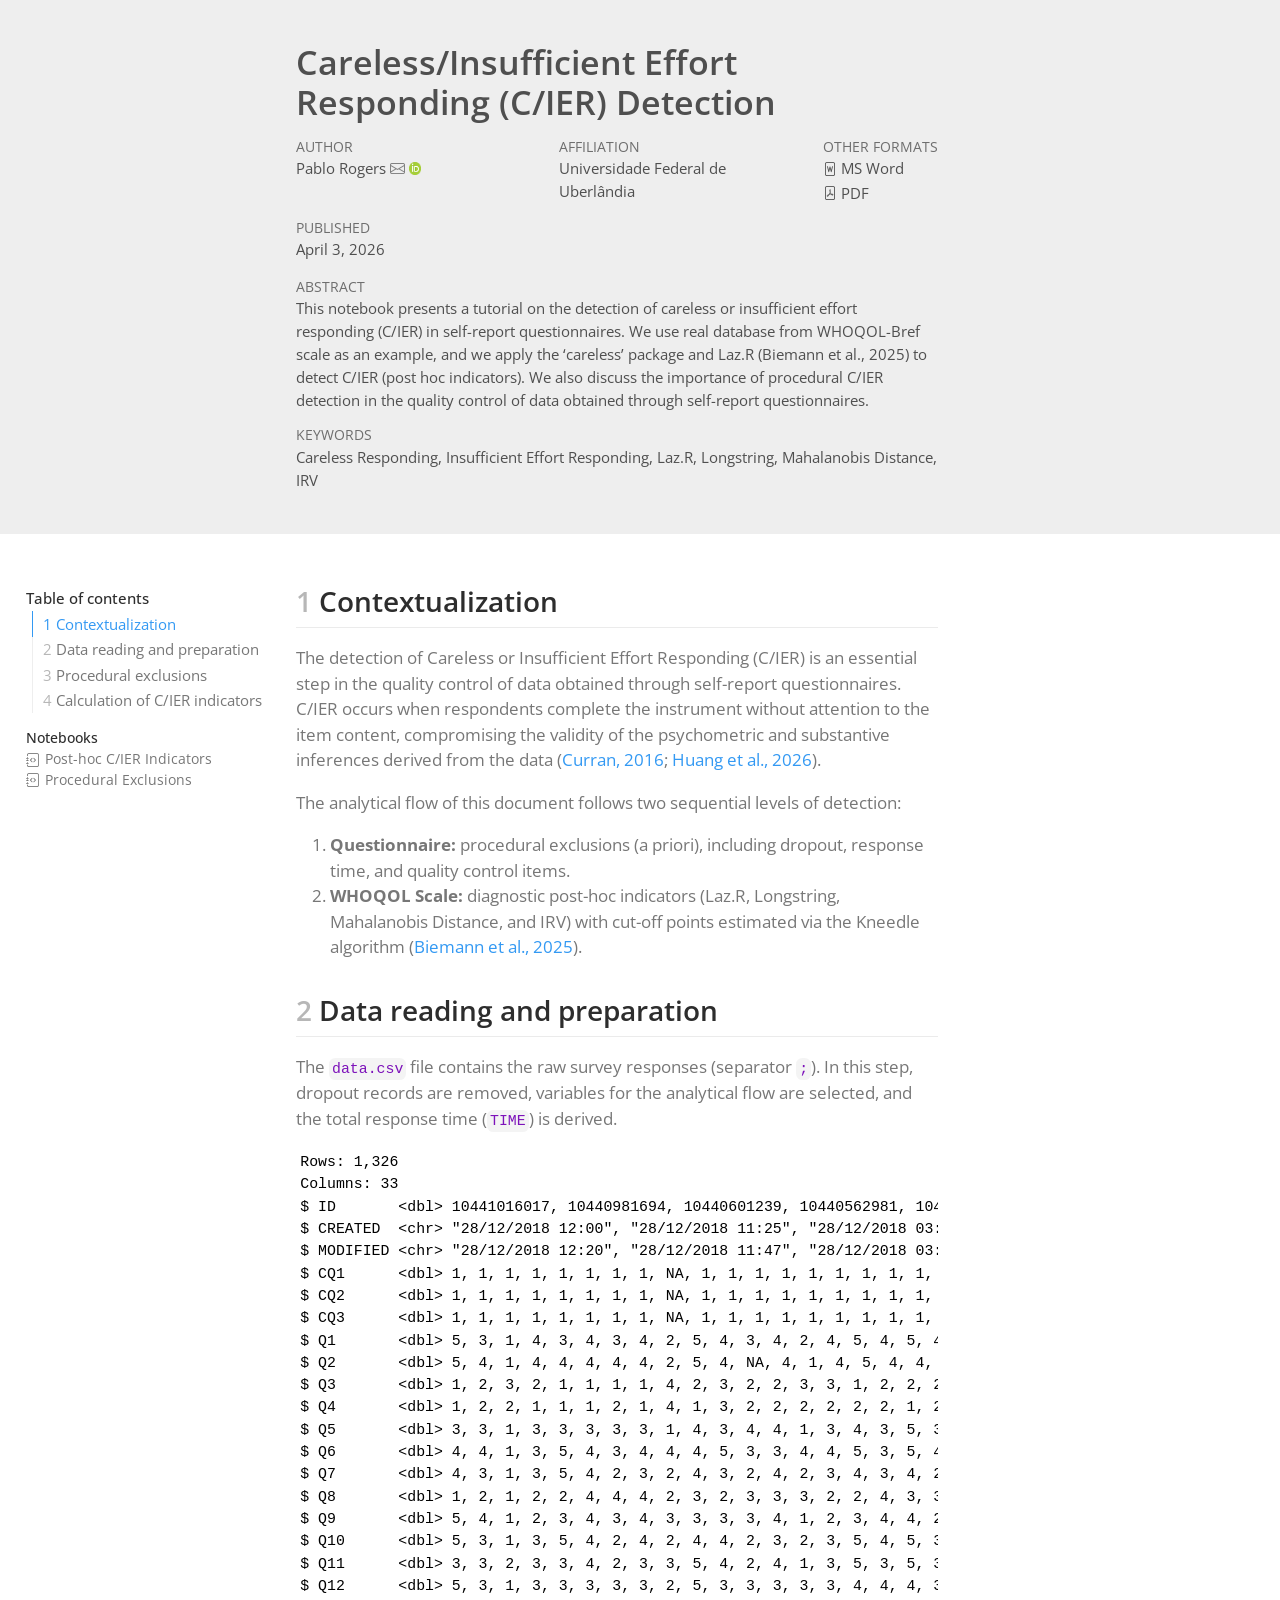
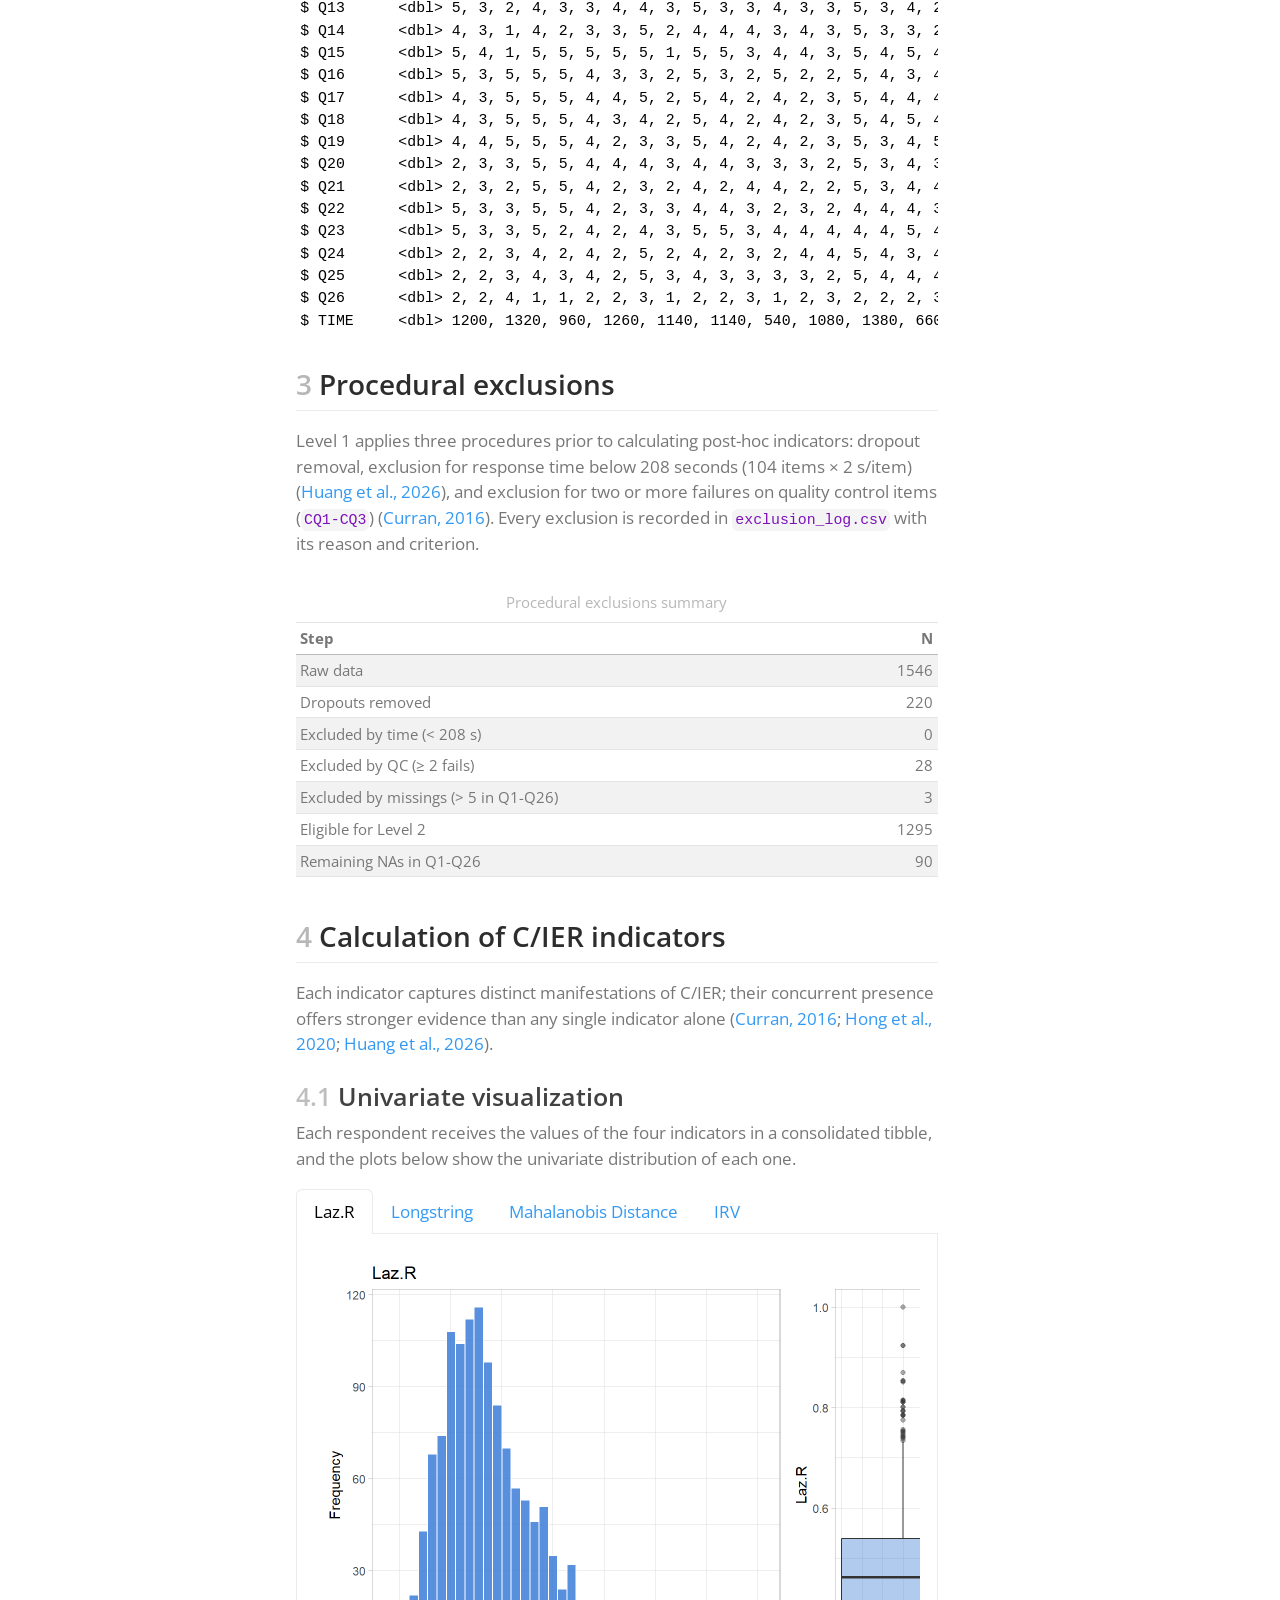
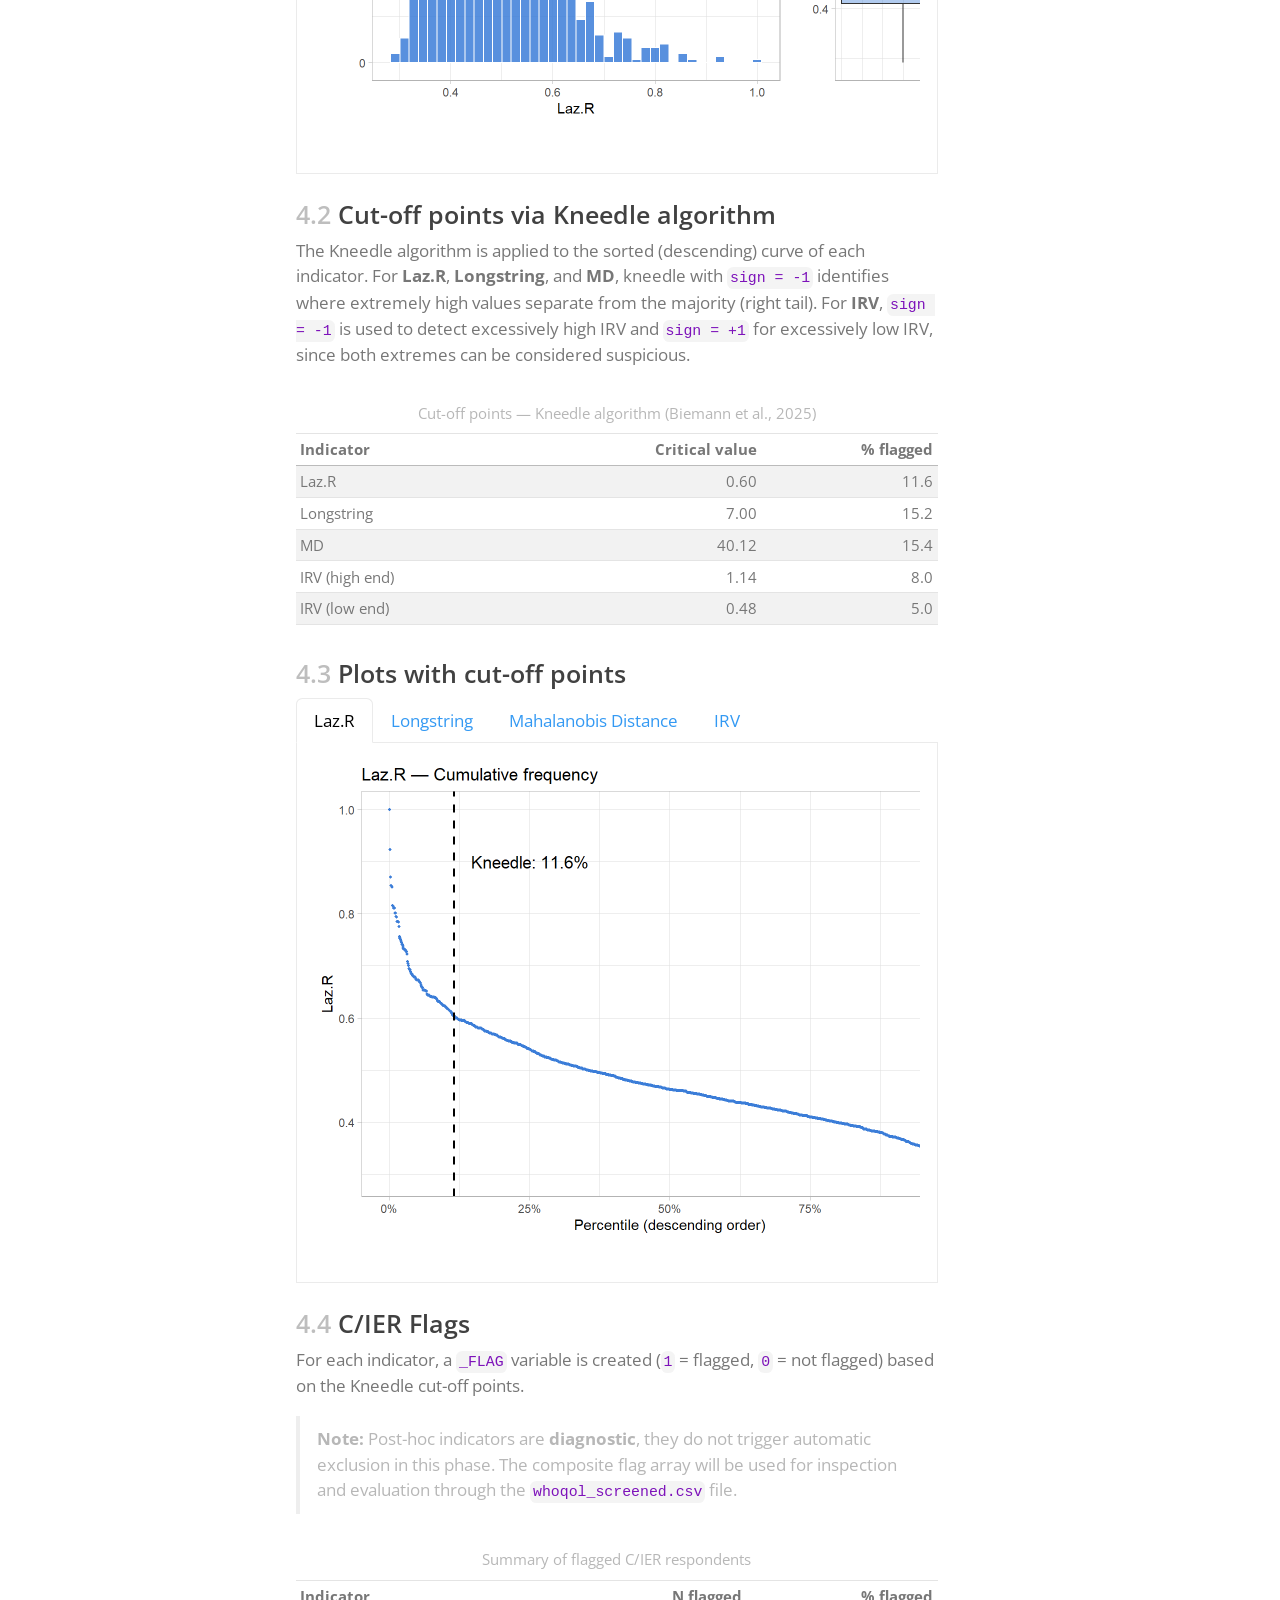
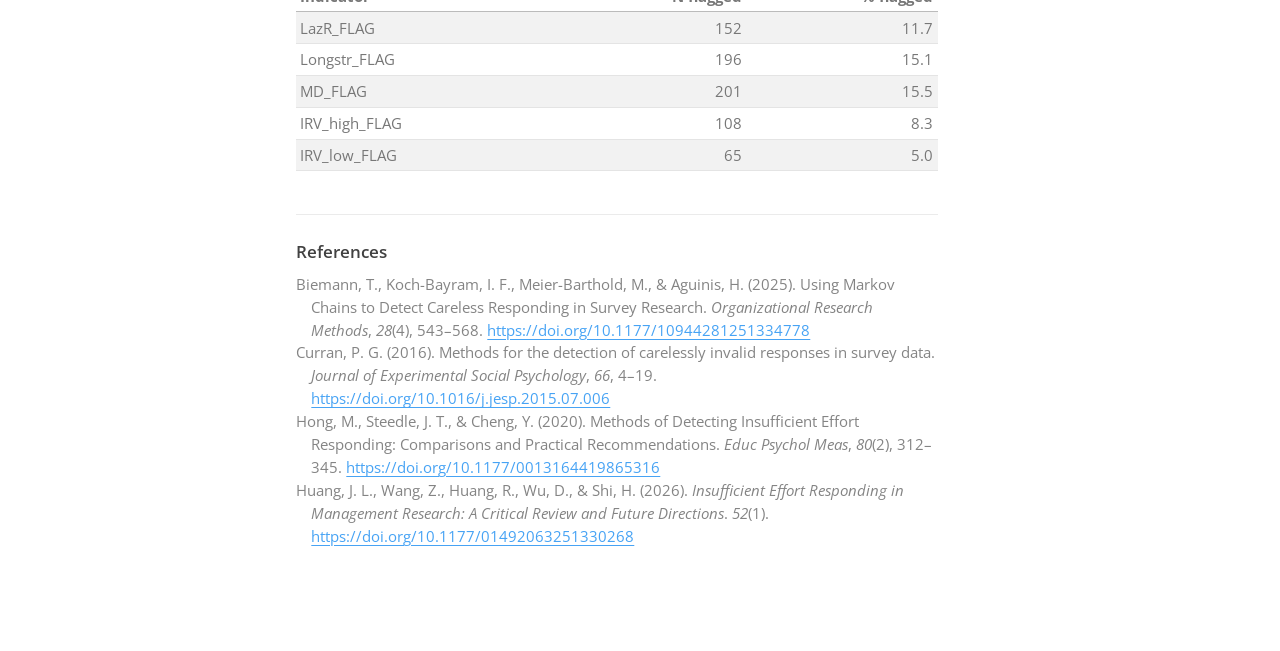
==== commit b2693ef1: "feat: vif excluded" ====
--- a/docs/index.html
+++ b/docs/index.html
@@ -174,9 +174,8 @@
   <li><a href="#plots-with-cut-off-points" id="toc-plots-with-cut-off-points" class="nav-link" data-scroll-target="#plots-with-cut-off-points"><span class="header-section-number">4.3</span> Plots with cut-off points</a></li>
   <li><a href="#cier-flags" id="toc-cier-flags" class="nav-link" data-scroll-target="#cier-flags"><span class="header-section-number">4.4</span> C/IER Flags</a></li>
   </ul></li>
-  <li><a href="#multicollinearity" id="toc-multicollinearity" class="nav-link" data-scroll-target="#multicollinearity"><span class="header-section-number">5</span> Multicollinearity</a></li>
   </ul>
-<div class="quarto-alternate-notebooks"><h2>Notebooks</h2><ul><li><a href="Scripts\ProcessingScripts\03_vif-preview.html"><i class="bi bi-journal-code"></i>Multicollinearity</a></li><li><a href="Scripts\ProcessingScripts\02_posthoc-preview.html"><i class="bi bi-journal-code"></i>Post-hoc C/IER Indicators</a></li><li><a href="Scripts\ProcessingScripts\01_procedural-preview.html"><i class="bi bi-journal-code"></i>Procedural Exclusions</a></li></ul></div></nav>
+<div class="quarto-alternate-notebooks"><h2>Notebooks</h2><ul><li><a href="Scripts\ProcessingScripts\02_posthoc-preview.html"><i class="bi bi-journal-code"></i>Post-hoc C/IER Indicators</a></li><li><a href="Scripts\ProcessingScripts\01_procedural-preview.html"><i class="bi bi-journal-code"></i>Procedural Exclusions</a></li></ul></div></nav>
 </div>
 <div id="quarto-margin-sidebar" class="sidebar margin-sidebar zindex-bottom">
 </div>
@@ -190,11 +189,10 @@
 <section id="contextualization" class="level2" data-number="1">
 <h2 data-number="1" class="anchored" data-anchor-id="contextualization"><span class="header-section-number">1</span> Contextualization</h2>
 <p>The detection of Careless or Insufficient Effort Responding (C/IER) is an essential step in the quality control of data obtained through self-report questionnaires. C/IER occurs when respondents complete the instrument without attention to the item content, compromising the validity of the psychometric and substantive inferences derived from the data <span class="citation" data-cites="curran2016 huang2026">(<a href="#ref-curran2016" role="doc-biblioref">Curran, 2016</a>; <a href="#ref-huang2026" role="doc-biblioref">Huang et al., 2026</a>)</span>.</p>
-<p>The analytical flow of this document follows three sequential levels of detection:</p>
+<p>The analytical flow of this document follows two sequential levels of detection:</p>
 <ol type="1">
 <li><strong>Questionnaire:</strong> procedural exclusions (a priori), including dropout, response time, and quality control items.</li>
 <li><strong>WHOQOL Scale:</strong> diagnostic post-hoc indicators (Laz.R, Longstring, Mahalanobis Distance, and IRV) with cut-off points estimated via the Kneedle algorithm <span class="citation" data-cites="biemann2025">(<a href="#ref-biemann2025" role="doc-biblioref">Biemann et al., 2025</a>)</span>.</li>
-<li><strong>Items:</strong> VIF-based multicollinearity diagnosis to anticipate convergence problems in CFA.</li>
 </ol>
 </section>
 <section id="data-reading-and-preparation" class="level2" data-number="2">
@@ -511,160 +509,8 @@
 </div>
 </div>
 </div>
+
 </section>
-</section>
-<section id="multicollinearity" class="level2" data-number="5">
-<h2 data-number="5" class="anchored" data-anchor-id="multicollinearity"><span class="header-section-number">5</span> Multicollinearity</h2>
-<p>The VIF (Variance Inflation Factor) is calculated for each item in the WHOQOL scale. Values greater than 5 indicate problematic multicollinearity, anticipating convergence and interpretation problems in CFA <span class="citation" data-cites="flora2012 kline2023">(<a href="#ref-flora2012" role="doc-biblioref">Flora et al., 2012</a>; <a href="#ref-kline2023" role="doc-biblioref">Kline, 2023</a>)</span>.</p>
-<div class="quarto-embed-nb-cell">
-<div id="cell-vif-table" class="cell">
-<div id="vif-table" class="cell-output cell-output-display cell-output-markdown">
-<table class="caption-top table table-sm table-striped small">
-<caption>Variance Inflation Factor (VIF) per item — VIF &gt; 5 indicates problematic multicollinearity</caption>
-<thead>
-<tr class="header">
-<th style="text-align: left;">Item</th>
-<th style="text-align: right;">VIF</th>
-<th style="text-align: left;">Problematic</th>
-</tr>
-</thead>
-<tbody>
-<tr class="odd">
-<td style="text-align: left;">Q1</td>
-<td style="text-align: right;">2.137</td>
-<td style="text-align: left;">No</td>
-</tr>
-<tr class="even">
-<td style="text-align: left;">Q2</td>
-<td style="text-align: right;">1.979</td>
-<td style="text-align: left;">No</td>
-</tr>
-<tr class="odd">
-<td style="text-align: left;">Q3</td>
-<td style="text-align: right;">1.699</td>
-<td style="text-align: left;">No</td>
-</tr>
-<tr class="even">
-<td style="text-align: left;">Q4</td>
-<td style="text-align: right;">1.553</td>
-<td style="text-align: left;">No</td>
-</tr>
-<tr class="odd">
-<td style="text-align: left;">Q5</td>
-<td style="text-align: right;">2.252</td>
-<td style="text-align: left;">No</td>
-</tr>
-<tr class="even">
-<td style="text-align: left;">Q6</td>
-<td style="text-align: right;">1.808</td>
-<td style="text-align: left;">No</td>
-</tr>
-<tr class="odd">
-<td style="text-align: left;">Q7</td>
-<td style="text-align: right;">1.726</td>
-<td style="text-align: left;">No</td>
-</tr>
-<tr class="even">
-<td style="text-align: left;">Q8</td>
-<td style="text-align: right;">1.323</td>
-<td style="text-align: left;">No</td>
-</tr>
-<tr class="odd">
-<td style="text-align: left;">Q9</td>
-<td style="text-align: right;">1.492</td>
-<td style="text-align: left;">No</td>
-</tr>
-<tr class="even">
-<td style="text-align: left;">Q10</td>
-<td style="text-align: right;">2.302</td>
-<td style="text-align: left;">No</td>
-</tr>
-<tr class="odd">
-<td style="text-align: left;">Q11</td>
-<td style="text-align: right;">1.627</td>
-<td style="text-align: left;">No</td>
-</tr>
-<tr class="even">
-<td style="text-align: left;">Q12</td>
-<td style="text-align: right;">1.838</td>
-<td style="text-align: left;">No</td>
-</tr>
-<tr class="odd">
-<td style="text-align: left;">Q13</td>
-<td style="text-align: right;">1.575</td>
-<td style="text-align: left;">No</td>
-</tr>
-<tr class="even">
-<td style="text-align: left;">Q14</td>
-<td style="text-align: right;">1.973</td>
-<td style="text-align: left;">No</td>
-</tr>
-<tr class="odd">
-<td style="text-align: left;">Q15</td>
-<td style="text-align: right;">1.581</td>
-<td style="text-align: left;">No</td>
-</tr>
-<tr class="even">
-<td style="text-align: left;">Q16</td>
-<td style="text-align: right;">1.417</td>
-<td style="text-align: left;">No</td>
-</tr>
-<tr class="odd">
-<td style="text-align: left;">Q17</td>
-<td style="text-align: right;">3.580</td>
-<td style="text-align: left;">No</td>
-</tr>
-<tr class="even">
-<td style="text-align: left;">Q18</td>
-<td style="text-align: right;">3.145</td>
-<td style="text-align: left;">No</td>
-</tr>
-<tr class="odd">
-<td style="text-align: left;">Q19</td>
-<td style="text-align: right;">2.608</td>
-<td style="text-align: left;">No</td>
-</tr>
-<tr class="even">
-<td style="text-align: left;">Q20</td>
-<td style="text-align: right;">1.888</td>
-<td style="text-align: left;">No</td>
-</tr>
-<tr class="odd">
-<td style="text-align: left;">Q21</td>
-<td style="text-align: right;">1.366</td>
-<td style="text-align: left;">No</td>
-</tr>
-<tr class="even">
-<td style="text-align: left;">Q22</td>
-<td style="text-align: right;">1.739</td>
-<td style="text-align: left;">No</td>
-</tr>
-<tr class="odd">
-<td style="text-align: left;">Q23</td>
-<td style="text-align: right;">1.434</td>
-<td style="text-align: left;">No</td>
-</tr>
-<tr class="even">
-<td style="text-align: left;">Q24</td>
-<td style="text-align: right;">1.391</td>
-<td style="text-align: left;">No</td>
-</tr>
-<tr class="odd">
-<td style="text-align: left;">Q25</td>
-<td style="text-align: right;">1.417</td>
-<td style="text-align: left;">No</td>
-</tr>
-<tr class="even">
-<td style="text-align: left;">Q26</td>
-<td style="text-align: right;">1.566</td>
-<td style="text-align: left;">No</td>
-</tr>
-</tbody>
-</table>
-</div>
-</div>
-</div>
-
 </section>
 
 <div id="quarto-appendix" class="default"><section class="quarto-appendix-contents" role="doc-bibliography" id="quarto-bibliography"><h2 class="anchored quarto-appendix-heading">References</h2><div id="refs" class="references csl-bib-body hanging-indent" data-entry-spacing="0" data-line-spacing="2" role="list">
@@ -674,17 +520,11 @@
 <div id="ref-curran2016" class="csl-entry" role="listitem">
 Curran, P. G. (2016). Methods for the detection of carelessly invalid responses in survey data. <em>Journal of Experimental Social Psychology</em>, <em>66</em>, 4–19. <a href="https://doi.org/10.1016/j.jesp.2015.07.006">https://doi.org/10.1016/j.jesp.2015.07.006</a>
 </div>
-<div id="ref-flora2012" class="csl-entry" role="listitem">
-Flora, D. B., LaBrish, C., &amp; Chalmers, R. P. (2012). Old and <span>New Ideas</span> for <span>Data Screening</span> and <span>Assumption Testing</span> for <span>Exploratory</span> and <span>Confirmatory Factor Analysis</span>. <em>Frontiers in Psychology</em>, <em>3</em>(MAR), 55. <a href="https://doi.org/10.3389/fpsyg.2012.00055">https://doi.org/10.3389/fpsyg.2012.00055</a>
-</div>
 <div id="ref-hong2020" class="csl-entry" role="listitem">
 Hong, M., Steedle, J. T., &amp; Cheng, Y. (2020). Methods of <span>Detecting Insufficient Effort Responding</span>: <span>Comparisons</span> and <span>Practical Recommendations</span>. <em>Educ Psychol Meas</em>, <em>80</em>(2), 312–345. <a href="https://doi.org/10.1177/0013164419865316">https://doi.org/10.1177/0013164419865316</a>
 </div>
 <div id="ref-huang2026" class="csl-entry" role="listitem">
 Huang, J. L., Wang, Z., Huang, R., Wu, D., &amp; Shi, H. (2026). <em>Insufficient <span>Effort Responding</span> in <span>Management Research</span>: <span>A Critical Review</span> and <span>Future Directions</span></em>. <em>52</em>(1). <a href="https://doi.org/10.1177/01492063251330268">https://doi.org/10.1177/01492063251330268</a>
-</div>
-<div id="ref-kline2023" class="csl-entry" role="listitem">
-Kline, R. B. (2023). <em>Principles and <span>Pratice</span> of <span>Structural Equation Modeling</span></em> (Fifth Edition). The Guilford Press.
 </div>
 </div></section></div></main>
 <!-- /main column -->
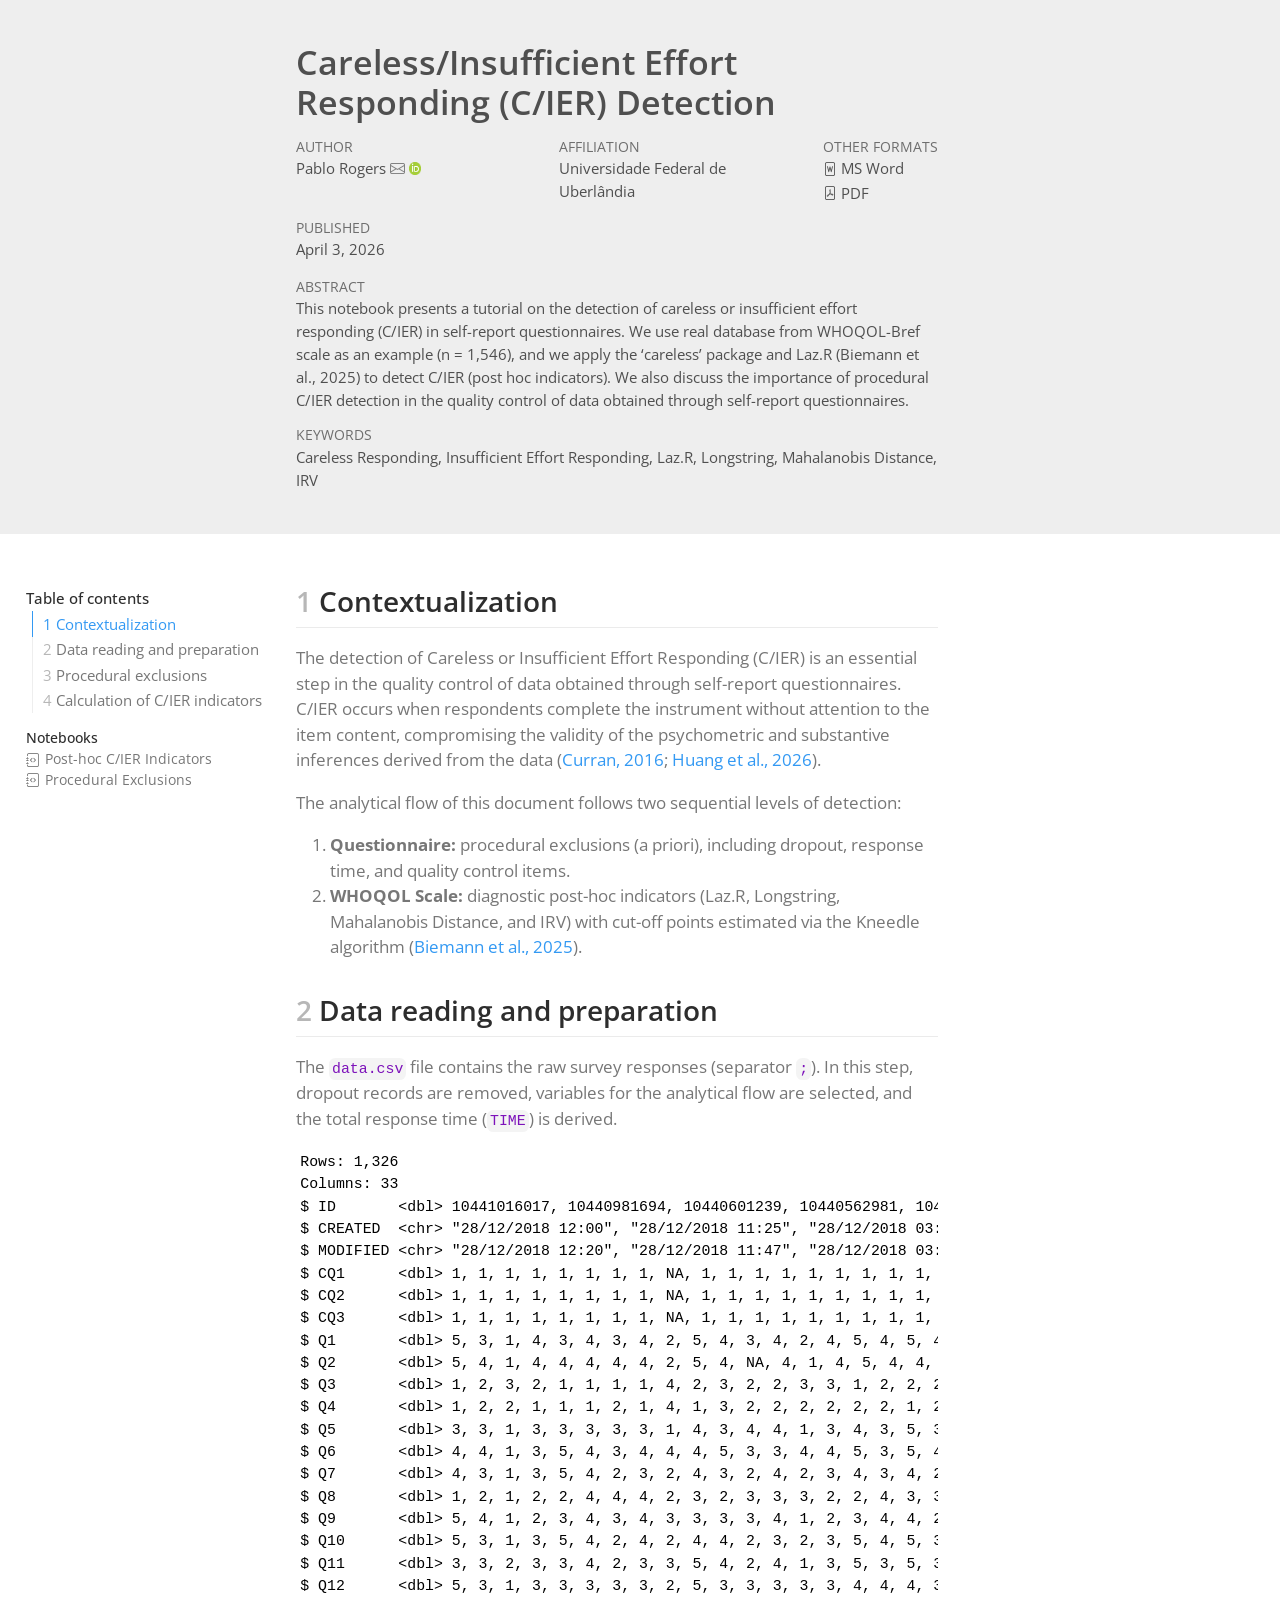
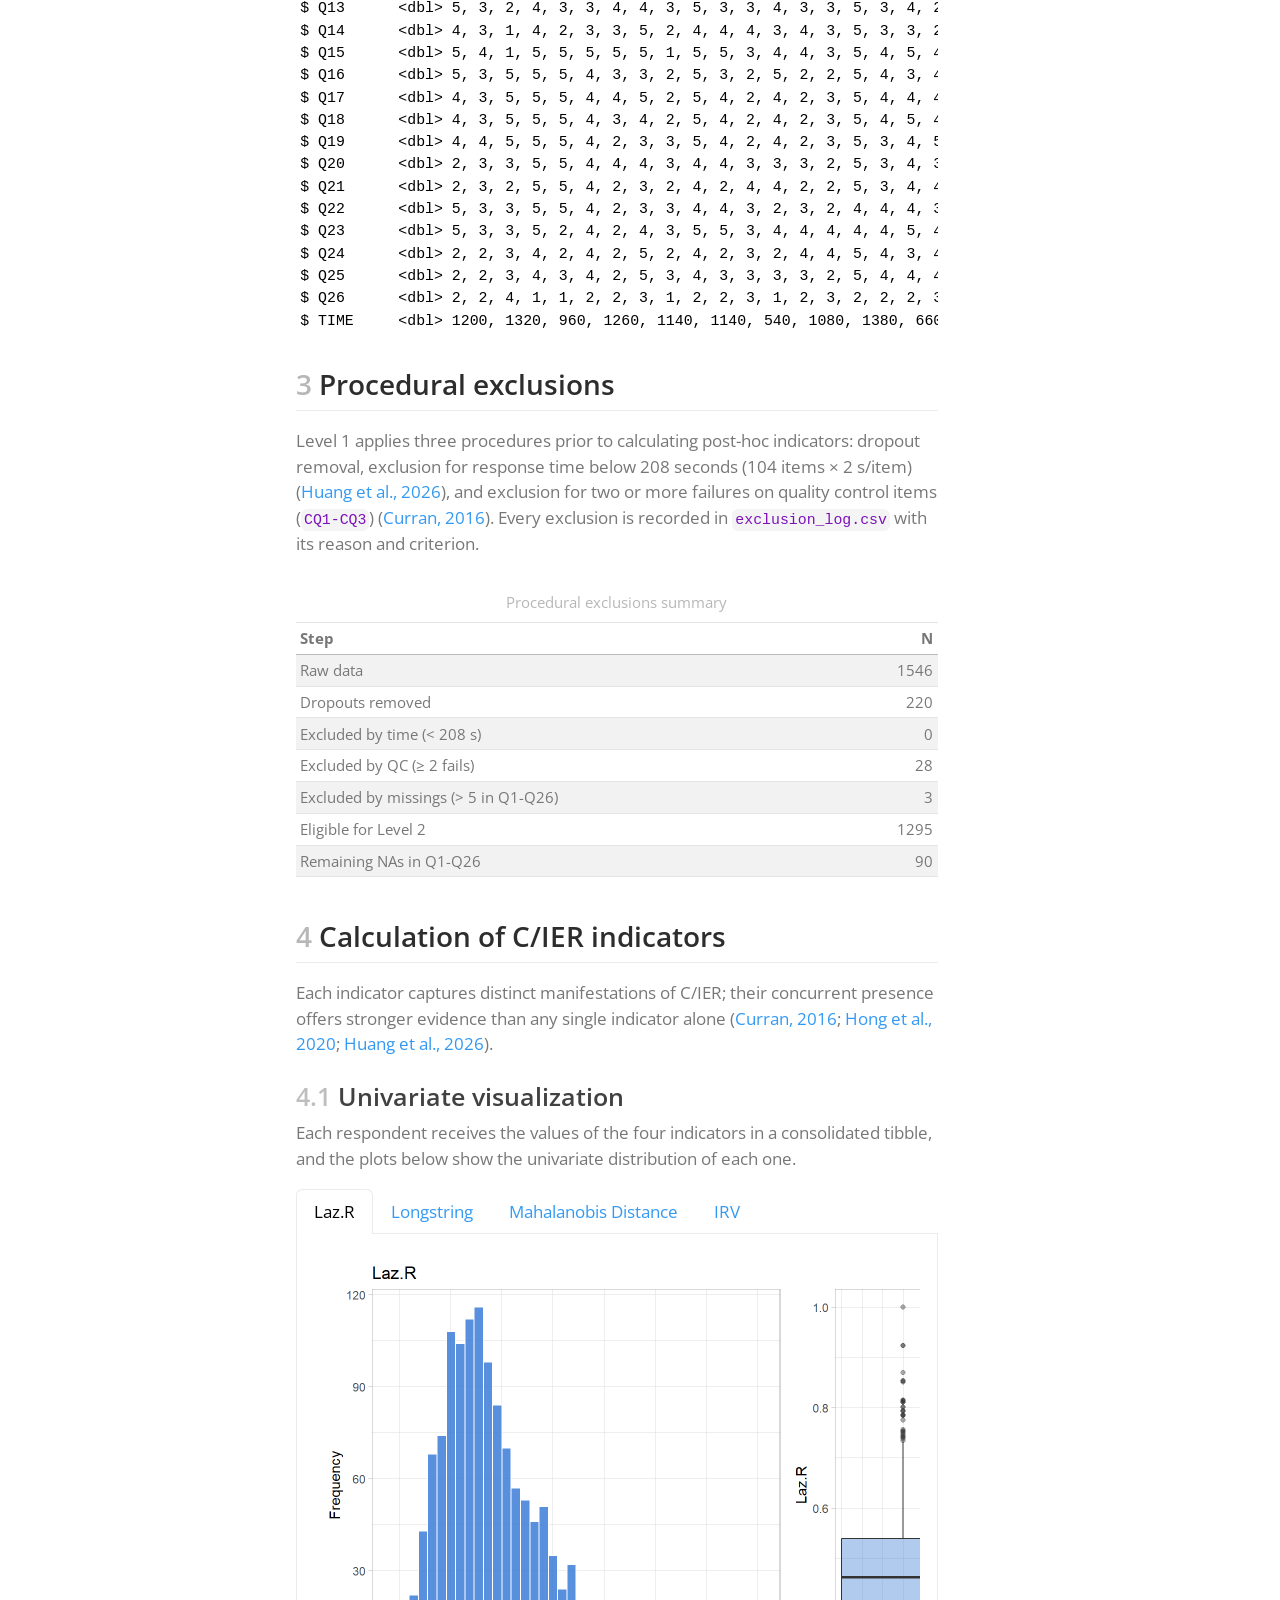
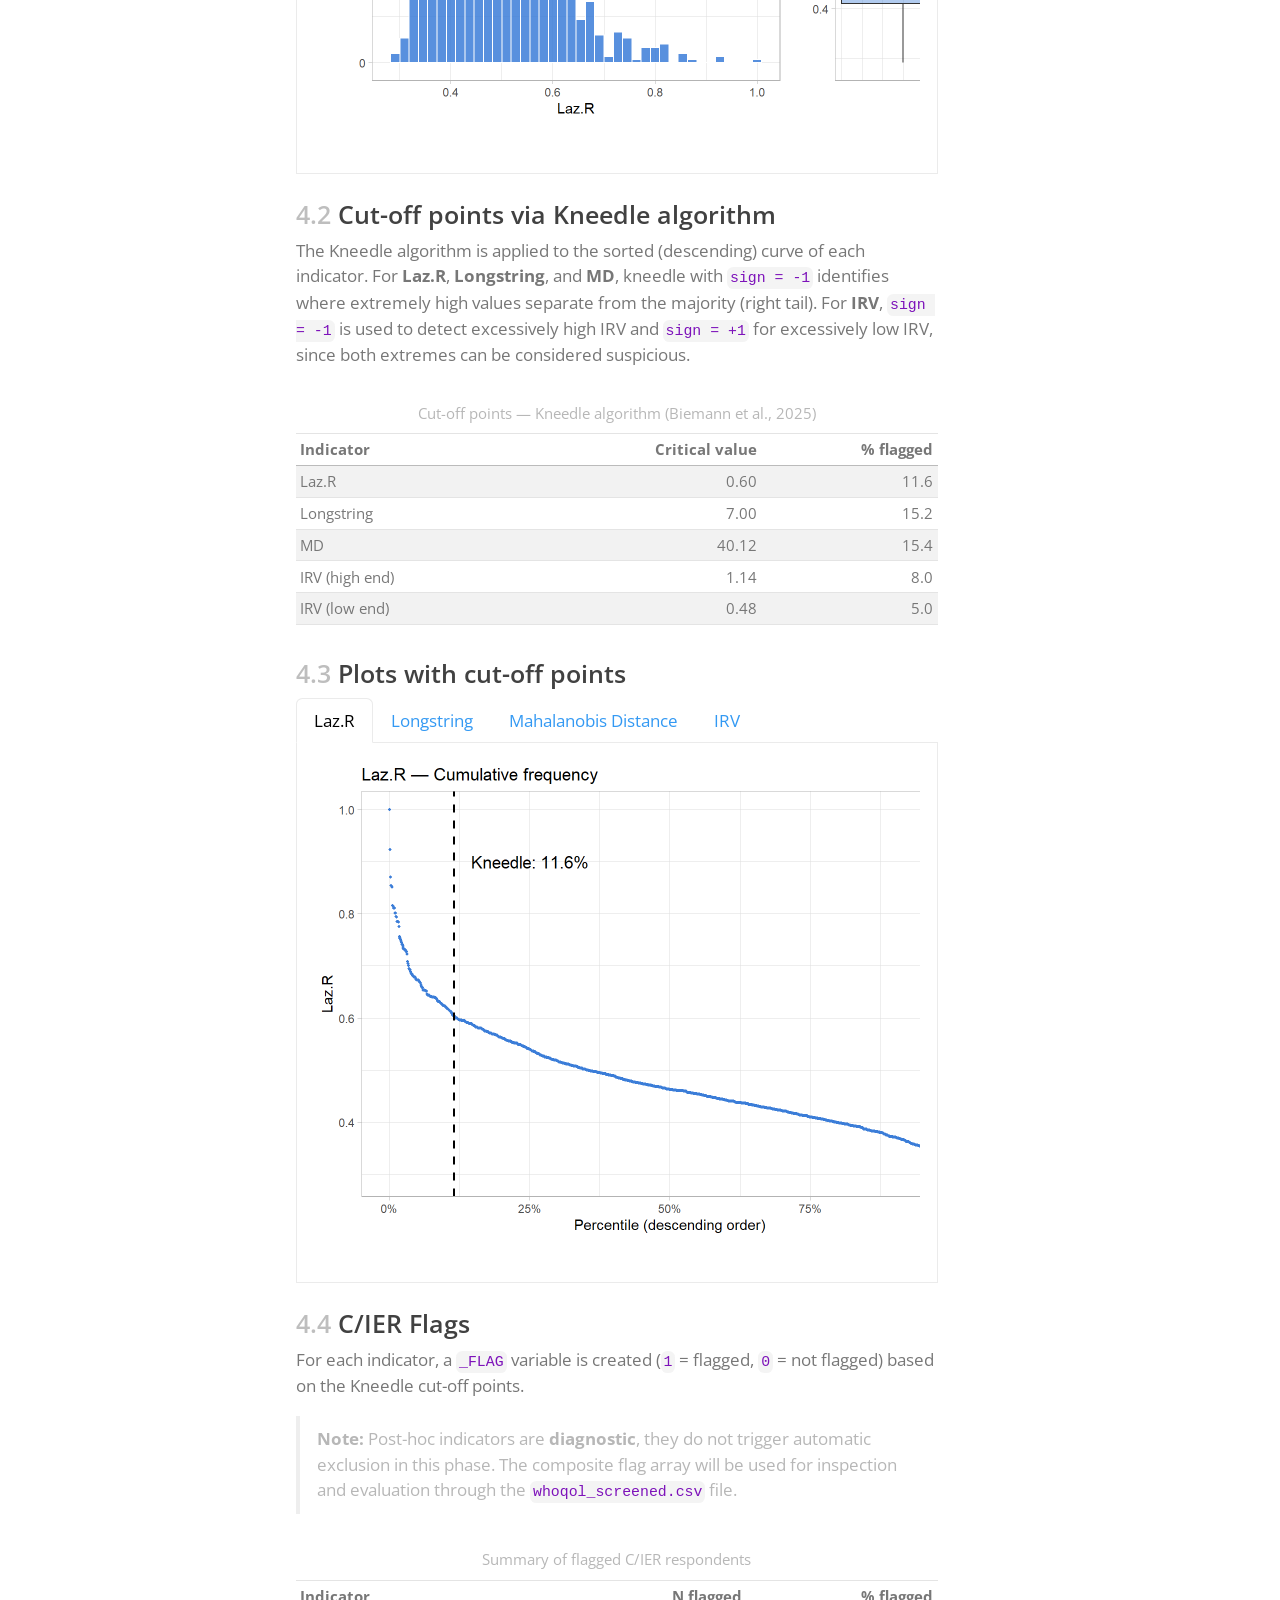
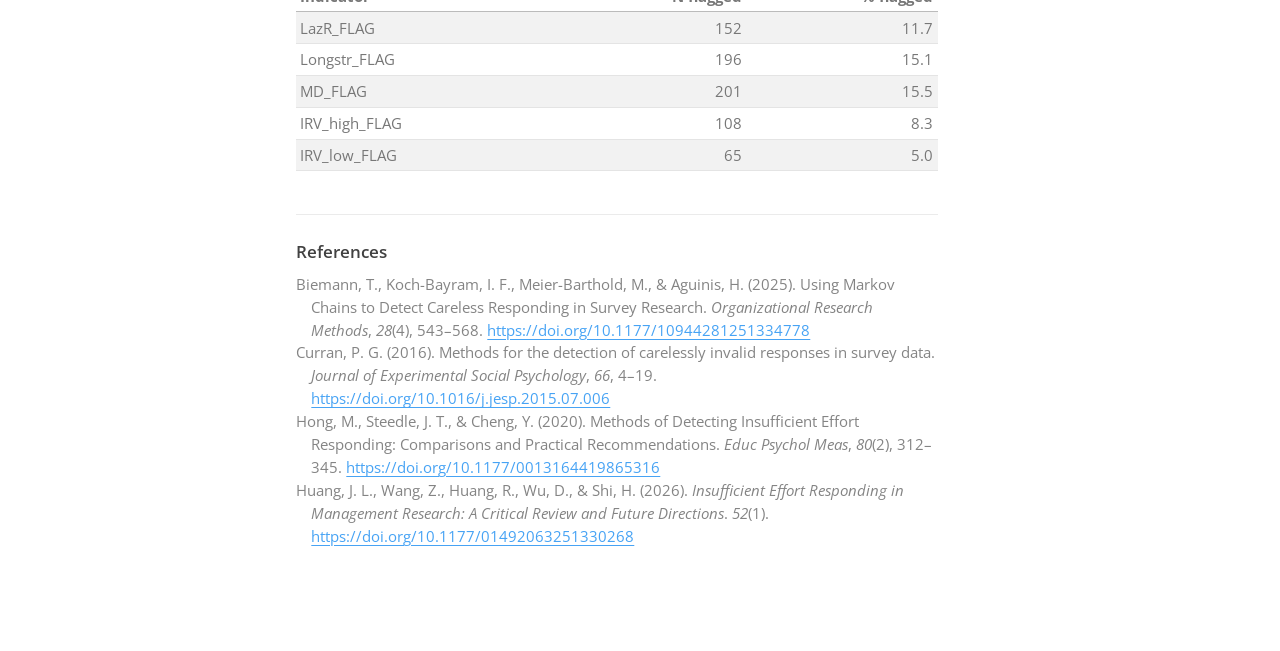
==== commit 6221a02c: "feat: generate corresponding data appendix outputs" ====
--- a/docs/index.html
+++ b/docs/index.html
@@ -70,7 +70,7 @@
 
 
 <meta name="citation_title" content="Careless/Insufficient Effort Responding (C/IER) Detection">
-<meta name="citation_abstract" content="This notebook presents a tutorial on the detection of careless or insufficient effort responding (C/IER) in self-report questionnaires. We use real database from WHOQOL-Bref scale as an example, and we apply the &amp;amp;#039;careless' package and Laz.R [@biemann2025] to detect C/IER (post hoc indicators). We also discuss the importance of procedural C/IER detection in the quality control of data obtained through self-report questionnaires.
+<meta name="citation_abstract" content="This notebook presents a tutorial on the detection of careless or insufficient effort responding (C/IER) in self-report questionnaires. We use real database from WHOQOL-Bref scale as an example (n = 1,546), and we apply the &amp;amp;#039;careless' package and Laz.R [@biemann2025] to detect C/IER (post hoc indicators). We also discuss the importance of procedural C/IER detection in the quality control of data obtained through self-report questionnaires.
 ">
 <meta name="citation_keywords" content="Careless Responding,Insufficient Effort Responding,Laz.R,Longstring,Mahalanobis Distance,IRV">
 <meta name="citation_author" content="Pablo Rogers">
@@ -145,7 +145,7 @@
     <div>
       <div class="abstract">
         <div class="block-title">Abstract</div>
-        <p>This notebook presents a tutorial on the detection of careless or insufficient effort responding (C/IER) in self-report questionnaires. We use real database from WHOQOL-Bref scale as an example, and we apply the ‘careless’ package and Laz.R <span class="citation" data-cites="biemann2025">(<a href="#ref-biemann2025" role="doc-biblioref">Biemann et al., 2025</a>)</span> to detect C/IER (post hoc indicators). We also discuss the importance of procedural C/IER detection in the quality control of data obtained through self-report questionnaires.</p>
+        <p>This notebook presents a tutorial on the detection of careless or insufficient effort responding (C/IER) in self-report questionnaires. We use real database from WHOQOL-Bref scale as an example (n = 1,546), and we apply the ‘careless’ package and Laz.R <span class="citation" data-cites="biemann2025">(<a href="#ref-biemann2025" role="doc-biblioref">Biemann et al., 2025</a>)</span> to detect C/IER (post hoc indicators). We also discuss the importance of procedural C/IER detection in the quality control of data obtained through self-report questionnaires.</p>
       </div>
     </div>
 
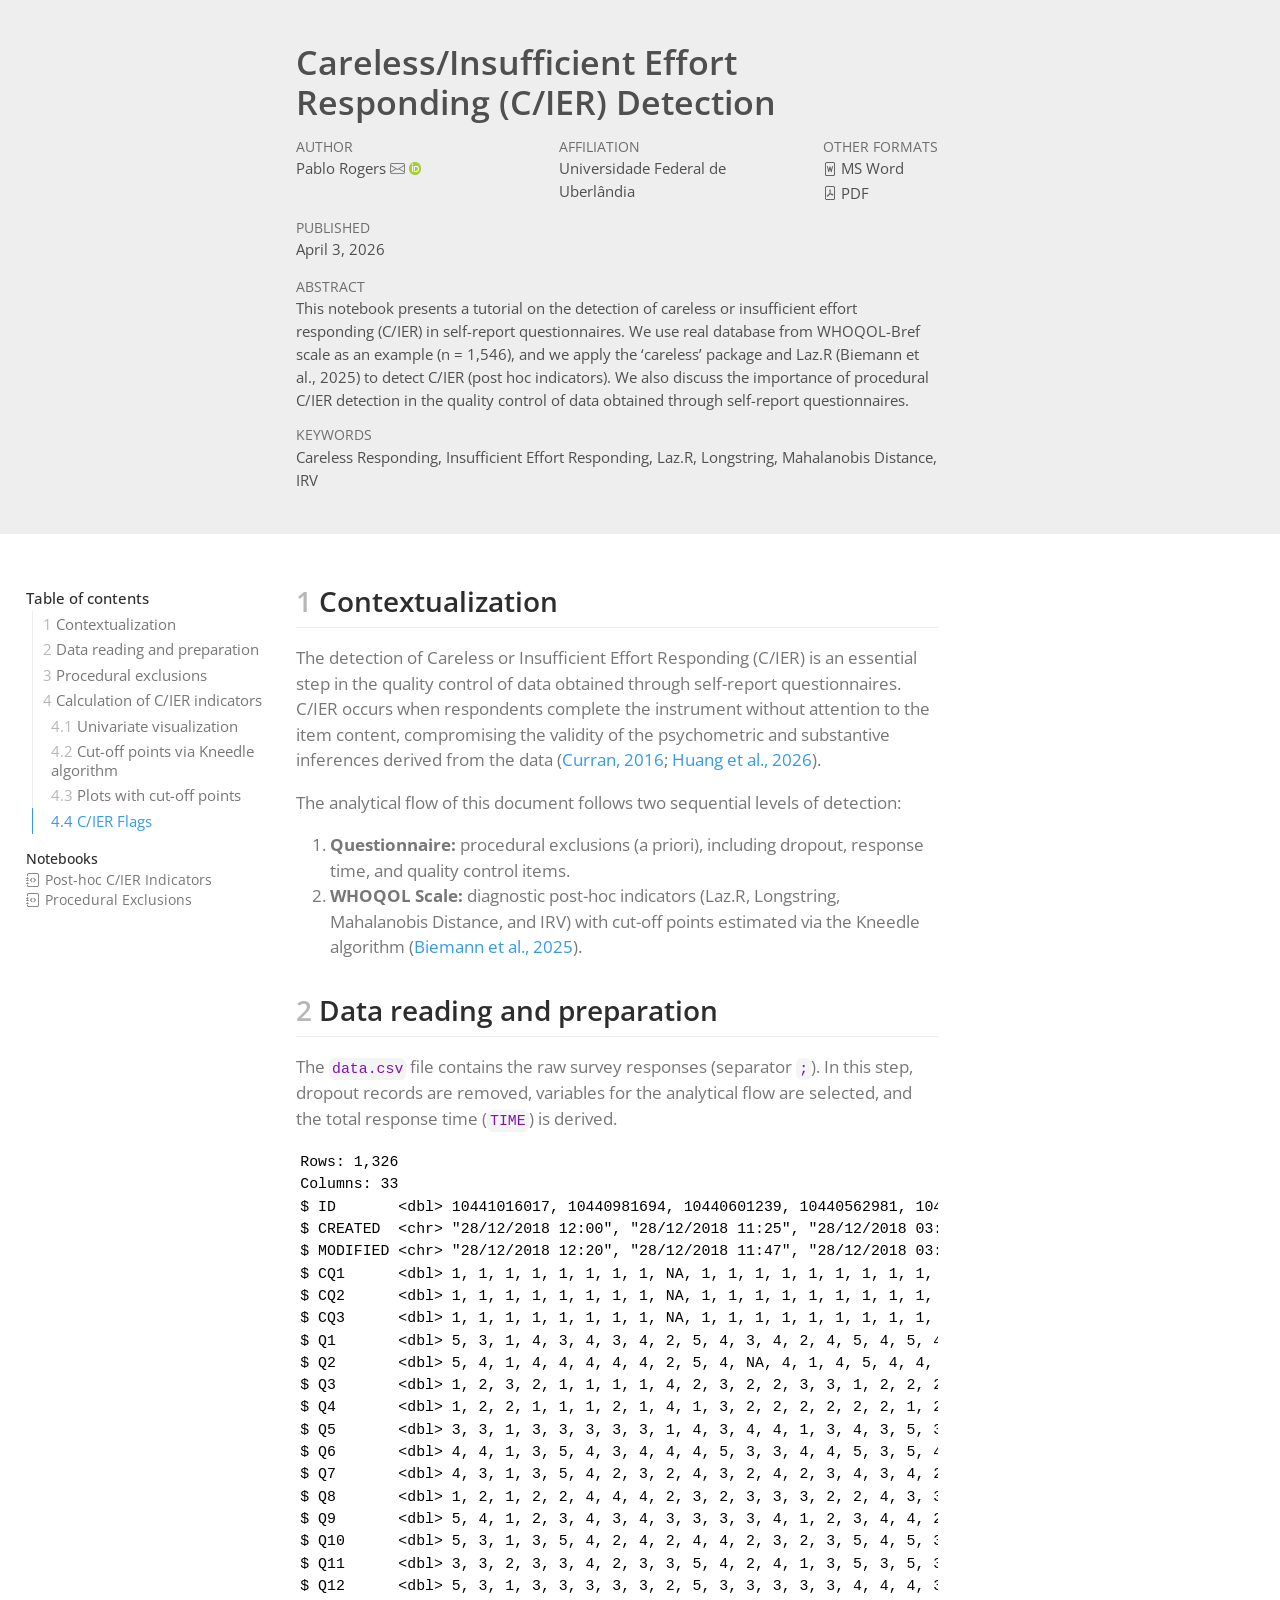
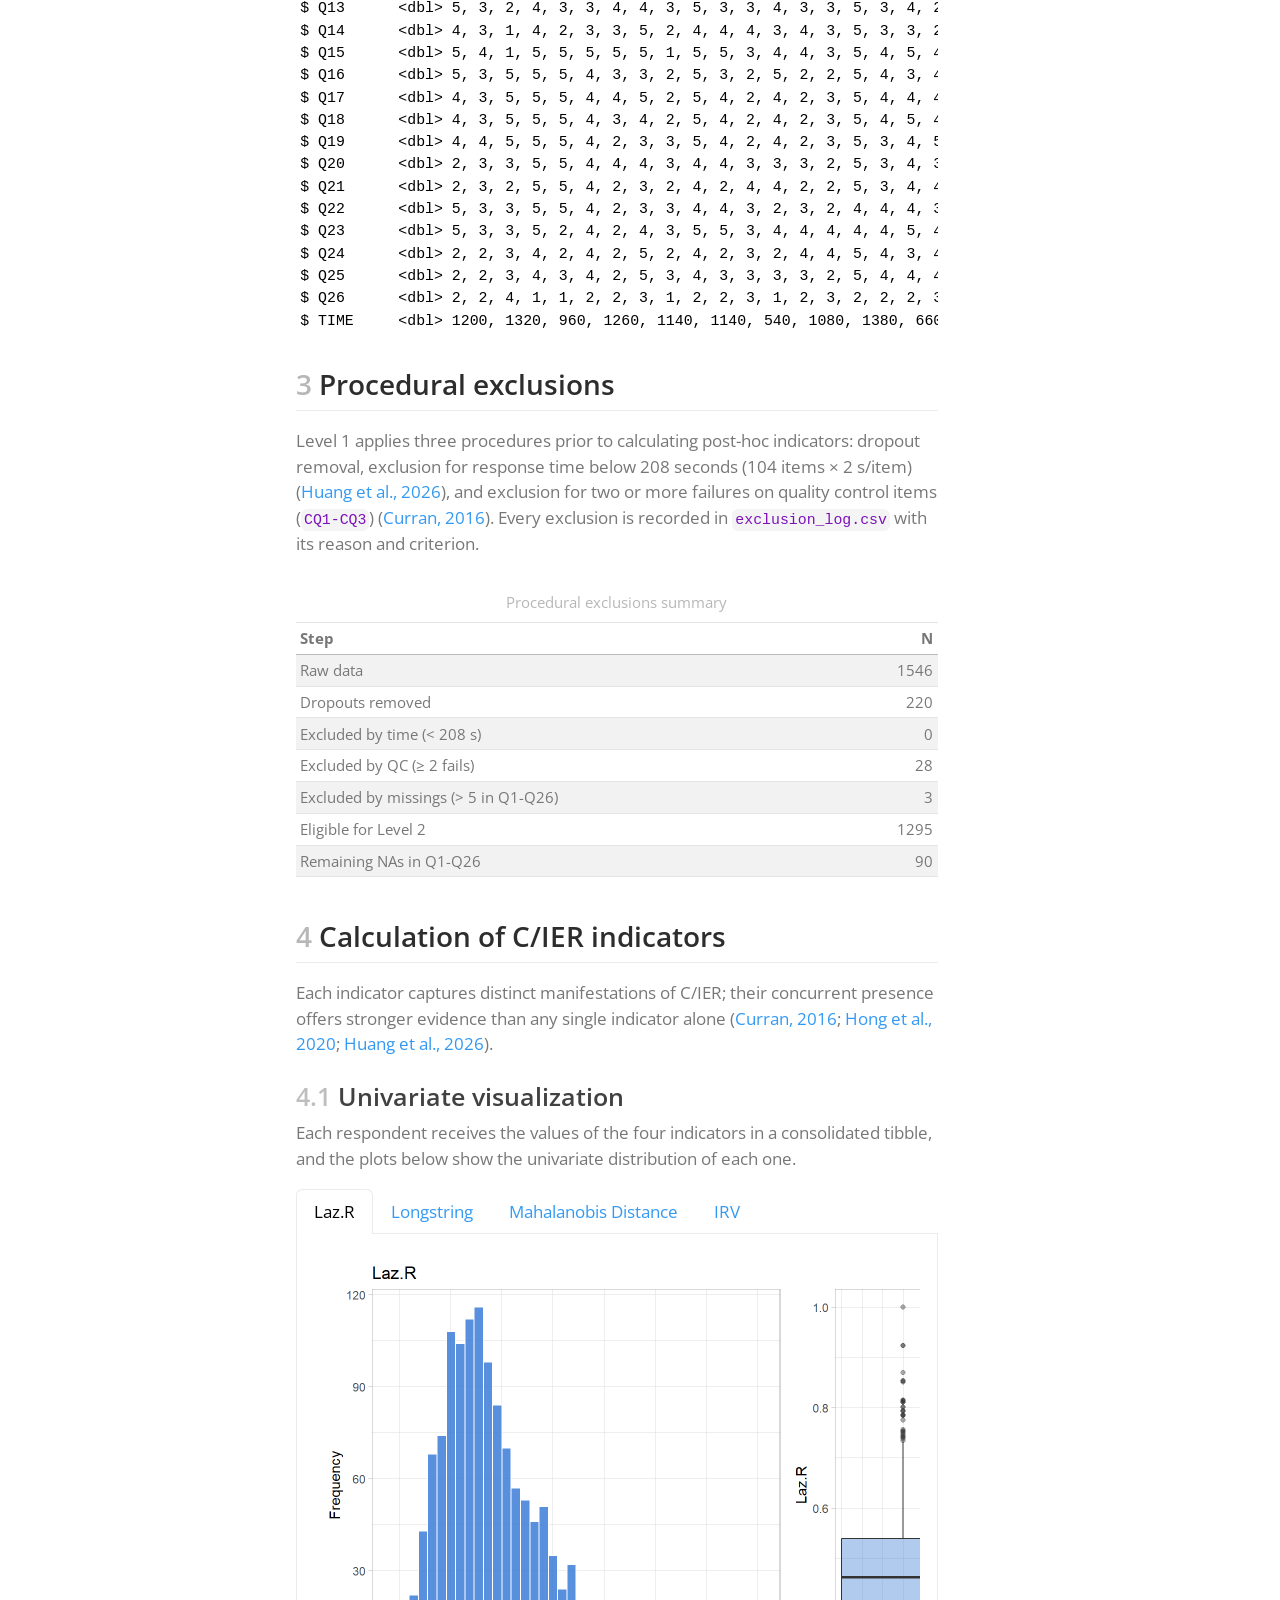
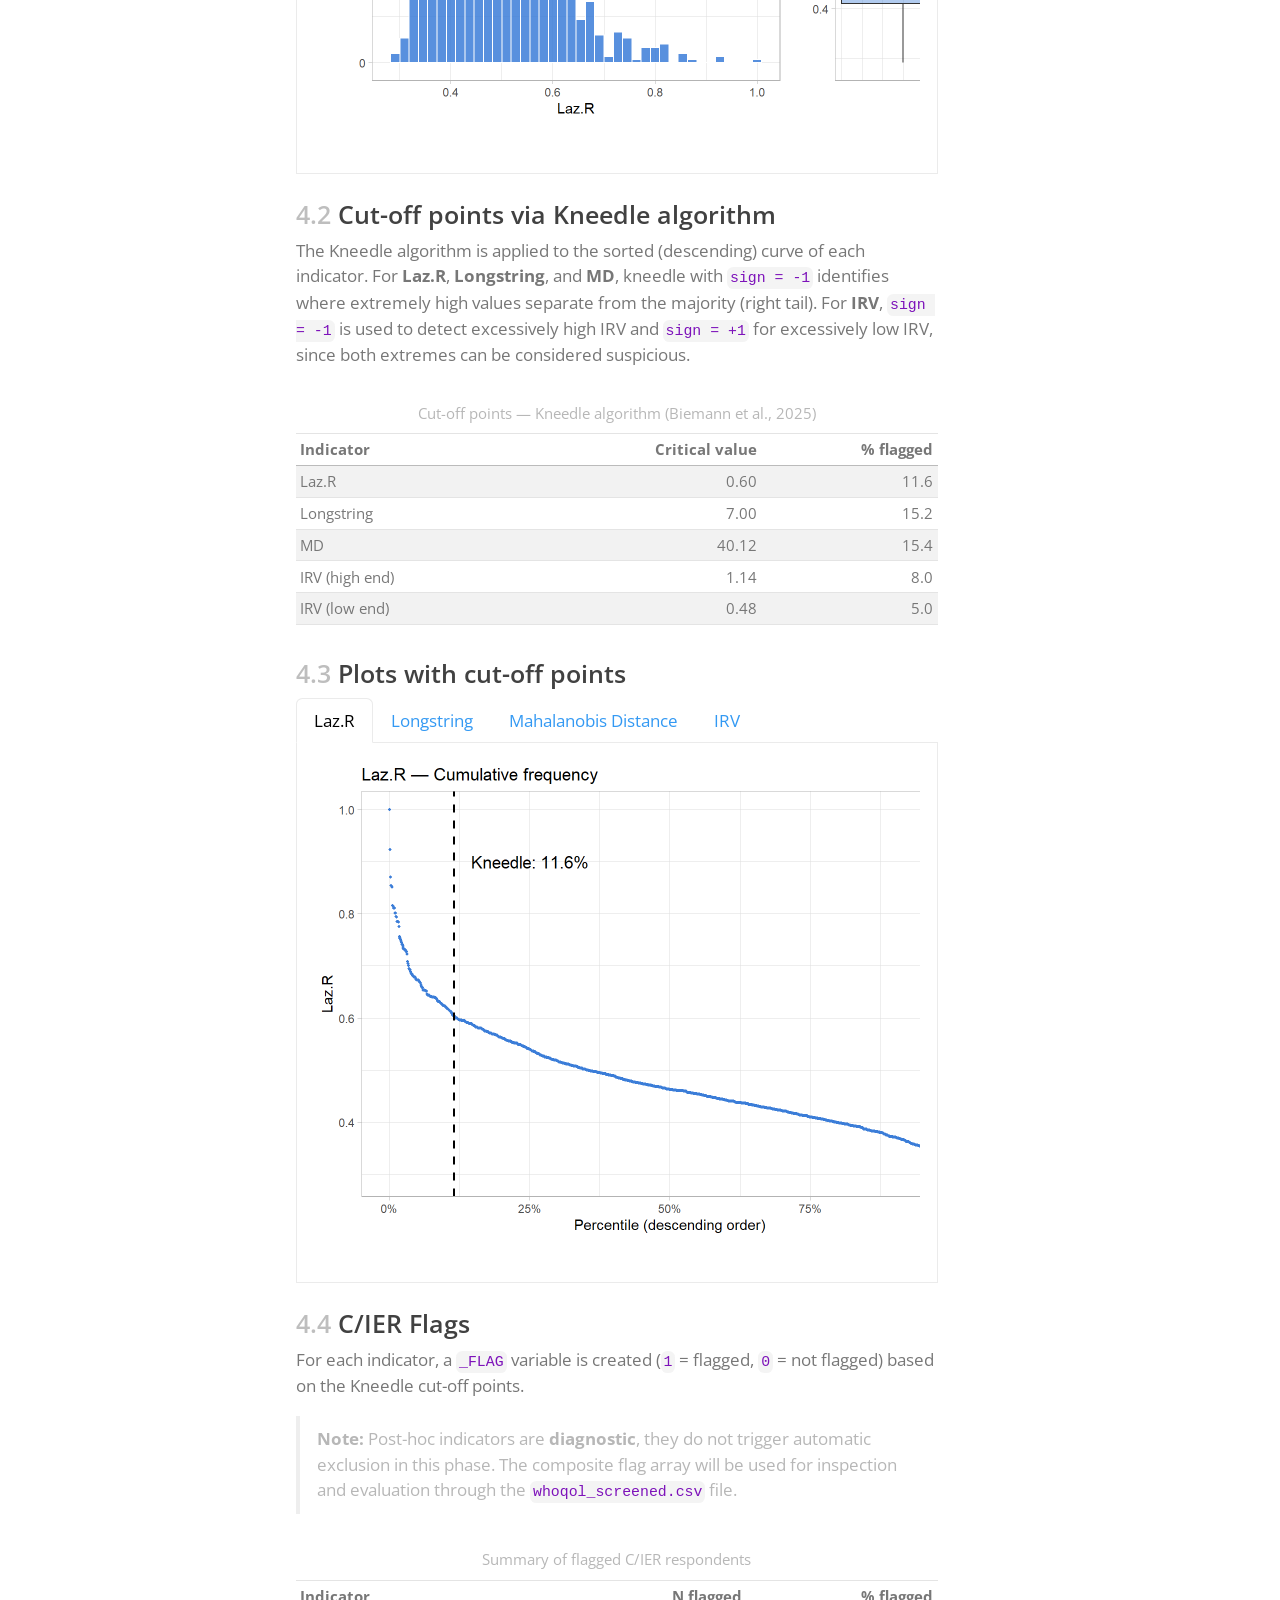
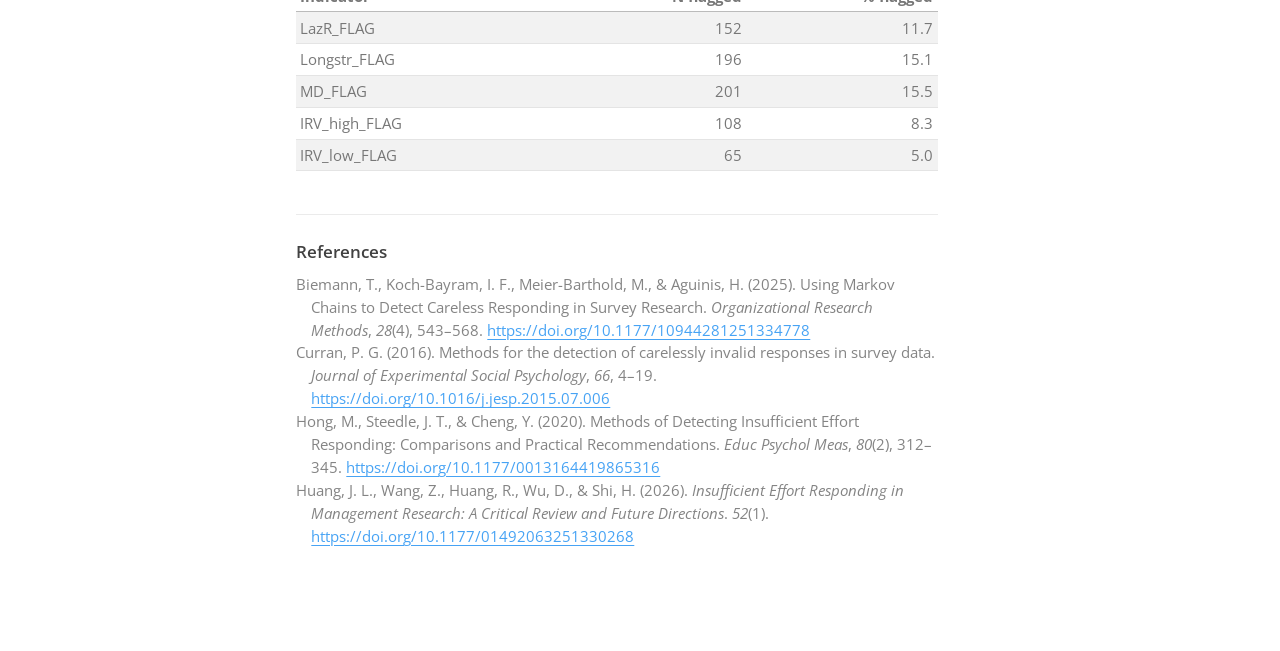
==== commit 445ce052: "fix: README translate and render update" ====
--- a/docs/index.html
+++ b/docs/index.html
@@ -2,7 +2,7 @@
 <html xmlns="http://www.w3.org/1999/xhtml" lang="en" xml:lang="en"><head>
 
 <meta charset="utf-8">
-<meta name="generator" content="quarto-1.8.25">
+<meta name="generator" content="quarto-1.9.37">
 
 <meta name="viewport" content="width=device-width, initial-scale=1.0, user-scalable=yes">
 
@@ -12,6 +12,9 @@
 
 <title>Careless/Insufficient Effort Responding (C/IER) Detection</title>
 <style>
+/* Default styles provided by pandoc.
+** See https://pandoc.org/MANUAL.html#variables-for-html for config info.
+*/
 code{white-space: pre-wrap;}
 span.smallcaps{font-variant: small-caps;}
 div.columns{display: flex; gap: min(4vw, 1.5em);}
@@ -49,15 +52,14 @@
 <script src="site_libs/clipboard/clipboard.min.js"></script>
 <script src="site_libs/quarto-html/quarto.js" type="module"></script>
 <script src="site_libs/quarto-html/tabsets/tabsets.js" type="module"></script>
-<script src="site_libs/quarto-html/axe/axe-check.js" type="module"></script>
 <script src="site_libs/quarto-html/popper.min.js"></script>
 <script src="site_libs/quarto-html/tippy.umd.min.js"></script>
 <script src="site_libs/quarto-html/anchor.min.js"></script>
 <link href="site_libs/quarto-html/tippy.css" rel="stylesheet">
-<link href="site_libs/quarto-html/quarto-syntax-highlighting-7b89279ff1a6dce999919e0e67d4d9ec.css" rel="stylesheet" id="quarto-text-highlighting-styles">
+<link href="site_libs/quarto-html/quarto-syntax-highlighting-7f8f88aac4f3542376d5c11b86a4c14d.css" rel="stylesheet" id="quarto-text-highlighting-styles">
 <script src="site_libs/bootstrap/bootstrap.min.js"></script>
 <link href="site_libs/bootstrap/bootstrap-icons.css" rel="stylesheet">
-<link href="site_libs/bootstrap/bootstrap-e261b86ae15e22bf333780d8a72f25c9.min.css" rel="stylesheet" append-hash="true" id="quarto-bootstrap" data-mode="light">
+<link href="site_libs/bootstrap/bootstrap-df715b4811ca13bc07639e5bce24b6cd.min.css" rel="stylesheet" append-hash="true" id="quarto-bootstrap" data-mode="light">
 <script src="site_libs/quarto-contrib/glightbox/glightbox.min.js"></script>
 <link href="site_libs/quarto-contrib/glightbox/glightbox.min.css" rel="stylesheet">
 <link href="site_libs/quarto-contrib/glightbox/lightbox.css" rel="stylesheet">
--- a/docs/site_libs/quarto-html/quarto-syntax-highlighting-7f8f88aac4f3542376d5c11b86a4c14d.css
+++ b/docs/site_libs/quarto-html/quarto-syntax-highlighting-7f8f88aac4f3542376d5c11b86a4c14d.css
@@ -0,0 +1,236 @@
+/* quarto syntax highlight colors */
+:root {
+  --quarto-hl-ot-color: #003B4F;
+  --quarto-hl-at-color: #657422;
+  --quarto-hl-ss-color: #20794D;
+  --quarto-hl-an-color: #5E5E5E;
+  --quarto-hl-fu-color: #4758AB;
+  --quarto-hl-st-color: #20794D;
+  --quarto-hl-cf-color: #003B4F;
+  --quarto-hl-op-color: #5E5E5E;
+  --quarto-hl-er-color: #AD0000;
+  --quarto-hl-bn-color: #AD0000;
+  --quarto-hl-al-color: #AD0000;
+  --quarto-hl-va-color: #111111;
+  --quarto-hl-bu-color: inherit;
+  --quarto-hl-ex-color: inherit;
+  --quarto-hl-pp-color: #AD0000;
+  --quarto-hl-in-color: #5E5E5E;
+  --quarto-hl-vs-color: #20794D;
+  --quarto-hl-wa-color: #5E5E5E;
+  --quarto-hl-do-color: #5E5E5E;
+  --quarto-hl-im-color: #00769E;
+  --quarto-hl-ch-color: #20794D;
+  --quarto-hl-dt-color: #AD0000;
+  --quarto-hl-fl-color: #AD0000;
+  --quarto-hl-co-color: #5E5E5E;
+  --quarto-hl-cv-color: #5E5E5E;
+  --quarto-hl-cn-color: #8f5902;
+  --quarto-hl-sc-color: #5E5E5E;
+  --quarto-hl-dv-color: #AD0000;
+  --quarto-hl-kw-color: #003B4F;
+}
+
+/* other quarto variables */
+:root {
+  --quarto-font-monospace: SFMono-Regular, Menlo, Monaco, Consolas, "Liberation Mono", "Courier New", monospace;
+}
+
+/* syntax highlight based on Pandoc's rules */
+pre > code.sourceCode > span {
+  color: #003B4F;
+}
+
+code.sourceCode > span {
+  color: #003B4F;
+}
+
+div.sourceCode,
+div.sourceCode pre.sourceCode {
+  color: #003B4F;
+}
+
+/* Normal */
+code span {
+  color: #003B4F;
+}
+
+/* Alert */
+code span.al {
+  color: #AD0000;
+  font-style: inherit;
+}
+
+/* Annotation */
+code span.an {
+  color: #5E5E5E;
+  font-style: inherit;
+}
+
+/* Attribute */
+code span.at {
+  color: #657422;
+  font-style: inherit;
+}
+
+/* BaseN */
+code span.bn {
+  color: #AD0000;
+  font-style: inherit;
+}
+
+/* BuiltIn */
+code span.bu {
+  font-style: inherit;
+}
+
+/* ControlFlow */
+code span.cf {
+  color: #003B4F;
+  font-weight: bold;
+  font-style: inherit;
+}
+
+/* Char */
+code span.ch {
+  color: #20794D;
+  font-style: inherit;
+}
+
+/* Constant */
+code span.cn {
+  color: #8f5902;
+  font-style: inherit;
+}
+
+/* Comment */
+code span.co {
+  color: #5E5E5E;
+  font-style: inherit;
+}
+
+/* CommentVar */
+code span.cv {
+  color: #5E5E5E;
+  font-style: italic;
+}
+
+/* Documentation */
+code span.do {
+  color: #5E5E5E;
+  font-style: italic;
+}
+
+/* DataType */
+code span.dt {
+  color: #AD0000;
+  font-style: inherit;
+}
+
+/* DecVal */
+code span.dv {
+  color: #AD0000;
+  font-style: inherit;
+}
+
+/* Error */
+code span.er {
+  color: #AD0000;
+  font-style: inherit;
+}
+
+/* Extension */
+code span.ex {
+  font-style: inherit;
+}
+
+/* Float */
+code span.fl {
+  color: #AD0000;
+  font-style: inherit;
+}
+
+/* Function */
+code span.fu {
+  color: #4758AB;
+  font-style: inherit;
+}
+
+/* Import */
+code span.im {
+  color: #00769E;
+  font-style: inherit;
+}
+
+/* Information */
+code span.in {
+  color: #5E5E5E;
+  font-style: inherit;
+}
+
+/* Keyword */
+code span.kw {
+  color: #003B4F;
+  font-weight: bold;
+  font-style: inherit;
+}
+
+/* Operator */
+code span.op {
+  color: #5E5E5E;
+  font-style: inherit;
+}
+
+/* Other */
+code span.ot {
+  color: #003B4F;
+  font-style: inherit;
+}
+
+/* Preprocessor */
+code span.pp {
+  color: #AD0000;
+  font-style: inherit;
+}
+
+/* SpecialChar */
+code span.sc {
+  color: #5E5E5E;
+  font-style: inherit;
+}
+
+/* SpecialString */
+code span.ss {
+  color: #20794D;
+  font-style: inherit;
+}
+
+/* String */
+code span.st {
+  color: #20794D;
+  font-style: inherit;
+}
+
+/* Variable */
+code span.va {
+  color: #111111;
+  font-style: inherit;
+}
+
+/* VerbatimString */
+code span.vs {
+  color: #20794D;
+  font-style: inherit;
+}
+
+/* Warning */
+code span.wa {
+  color: #5E5E5E;
+  font-style: italic;
+}
+
+.prevent-inlining {
+  content: "</";
+}
+
+/*# sourceMappingURL=789ad8cd35626ba772517505b42a116e.css.map */
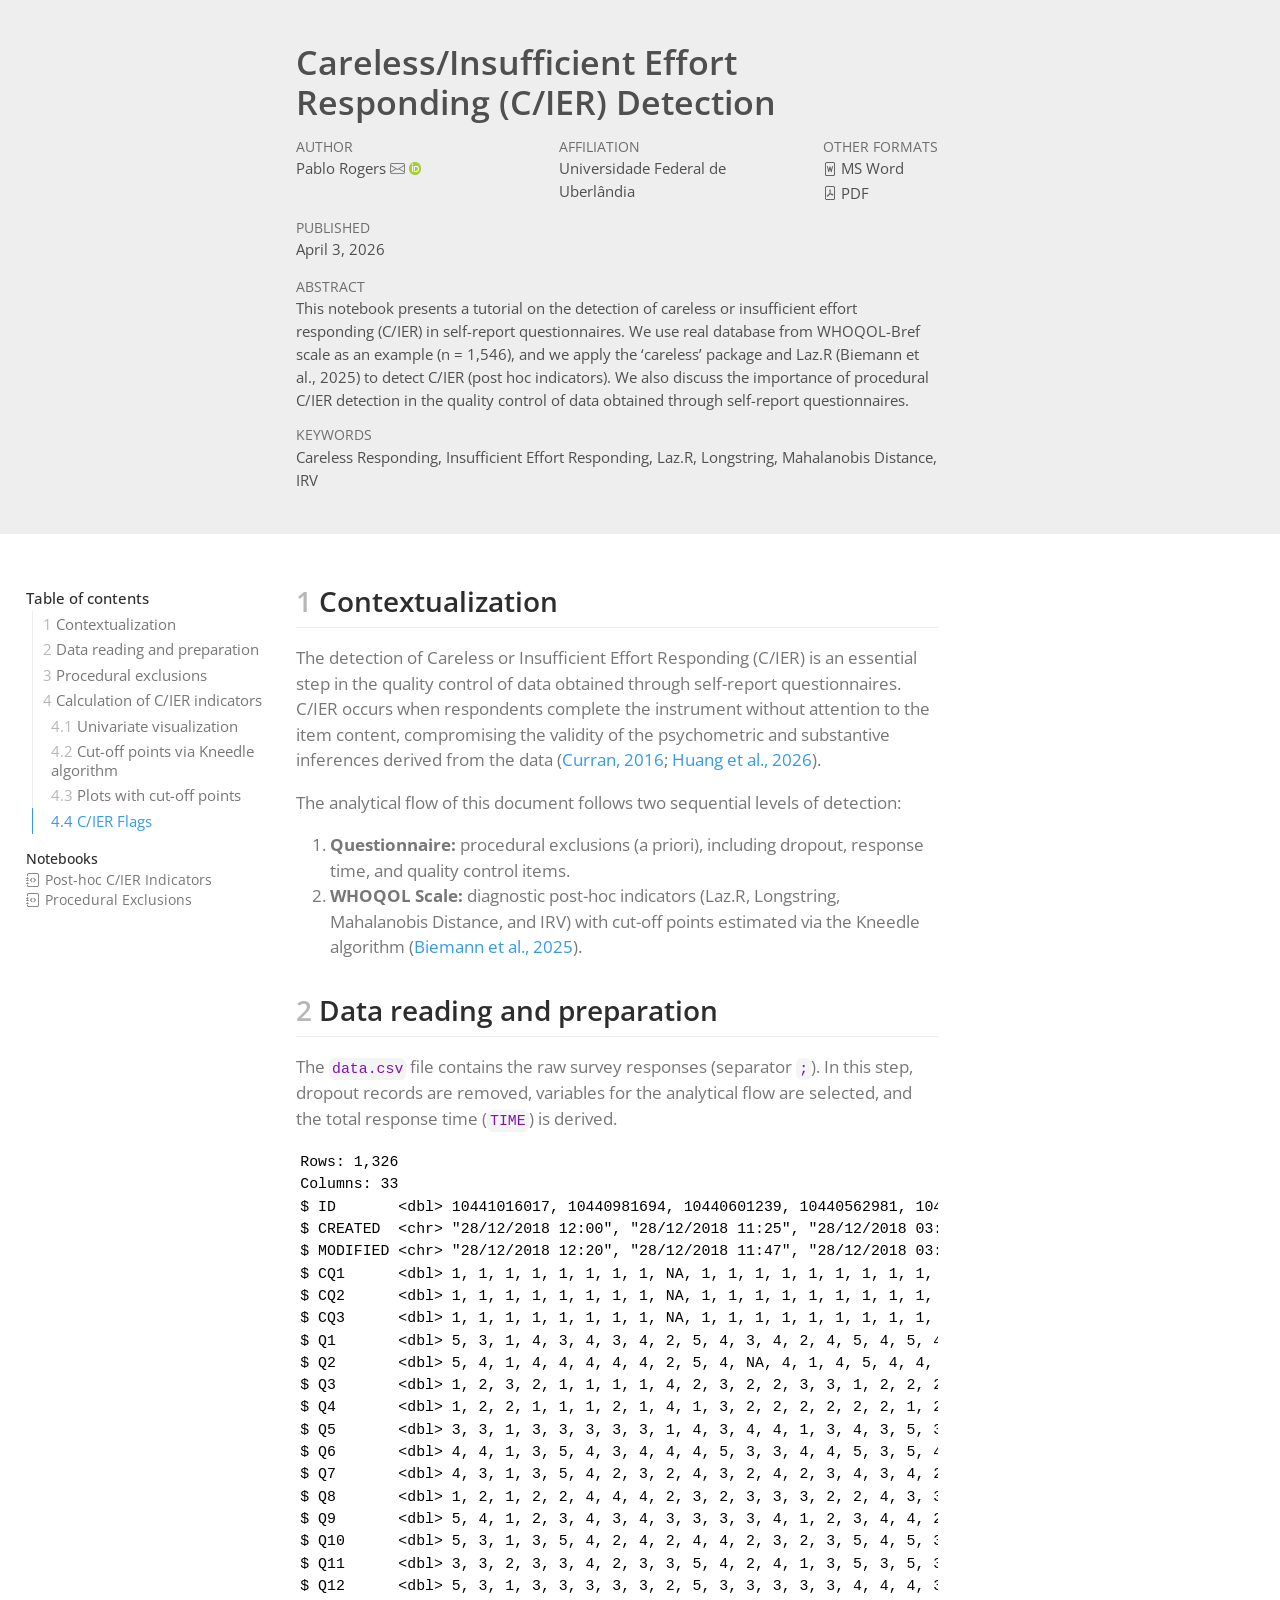
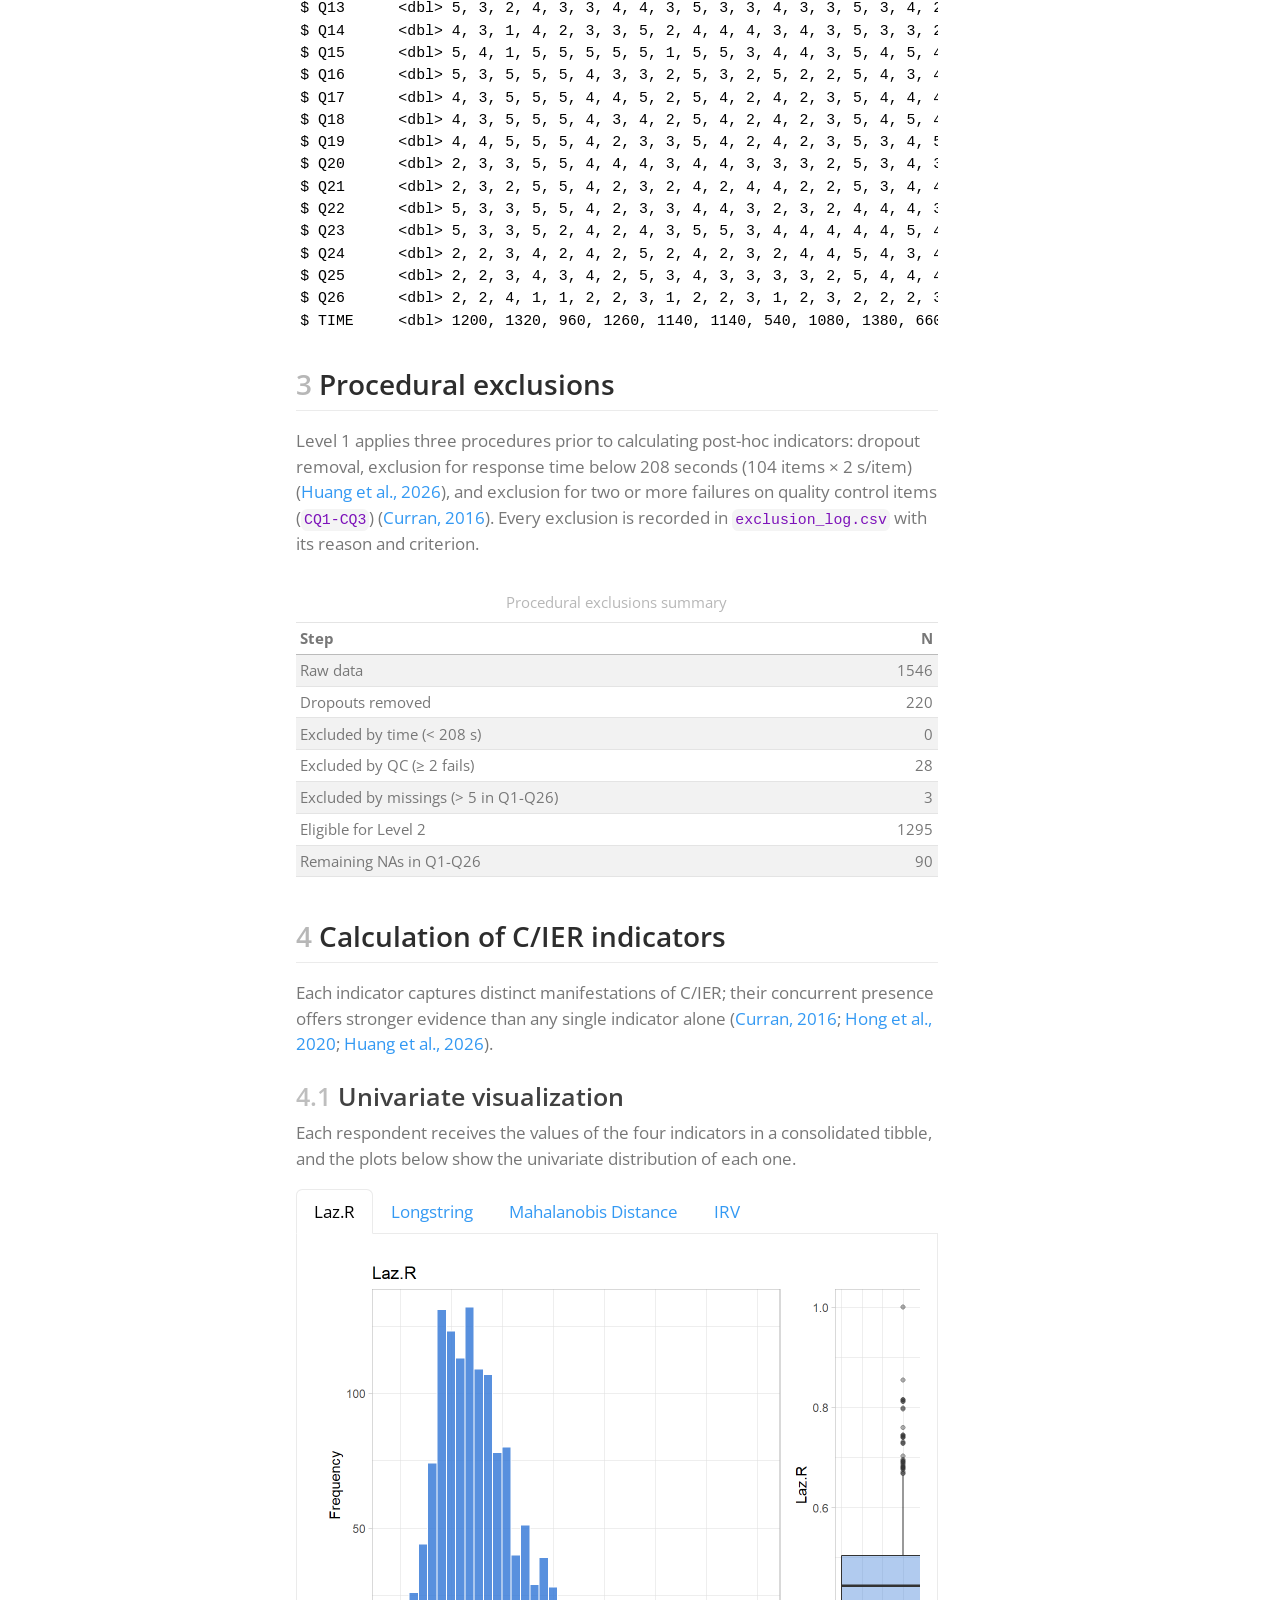
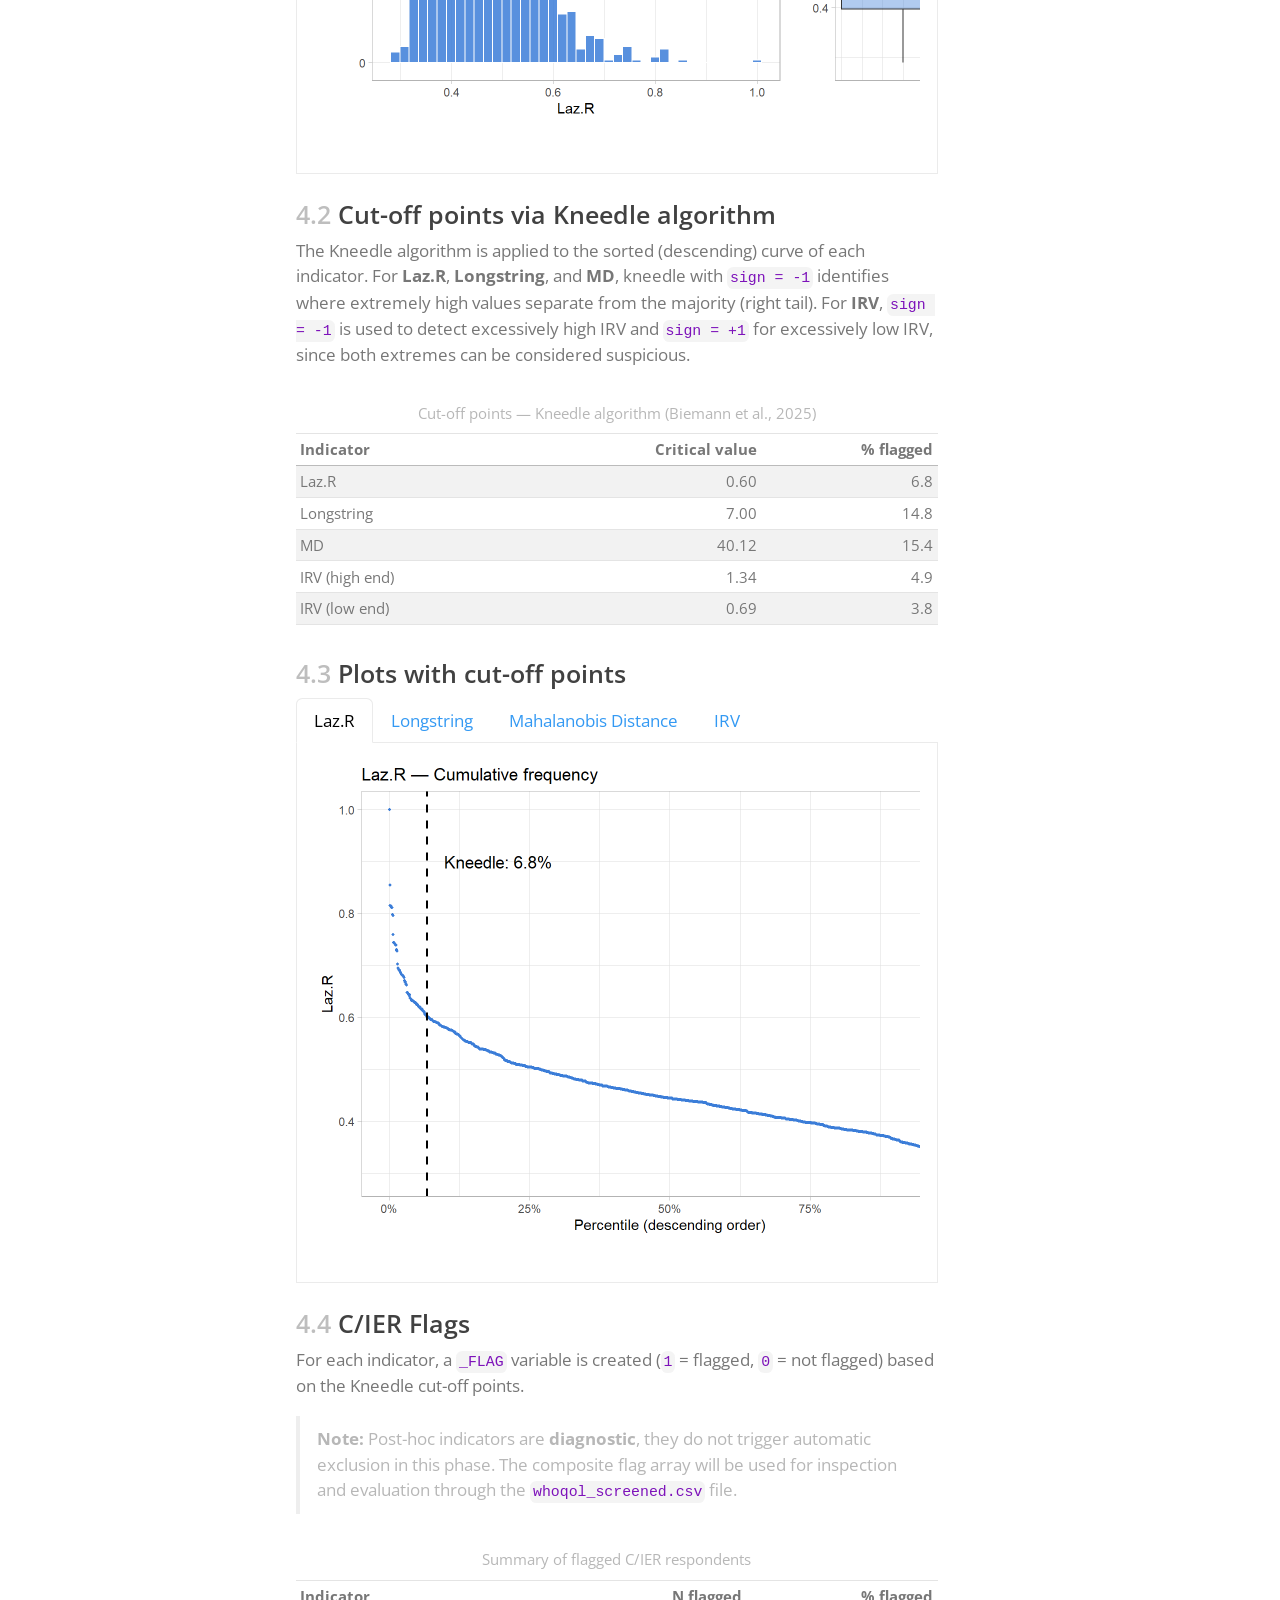
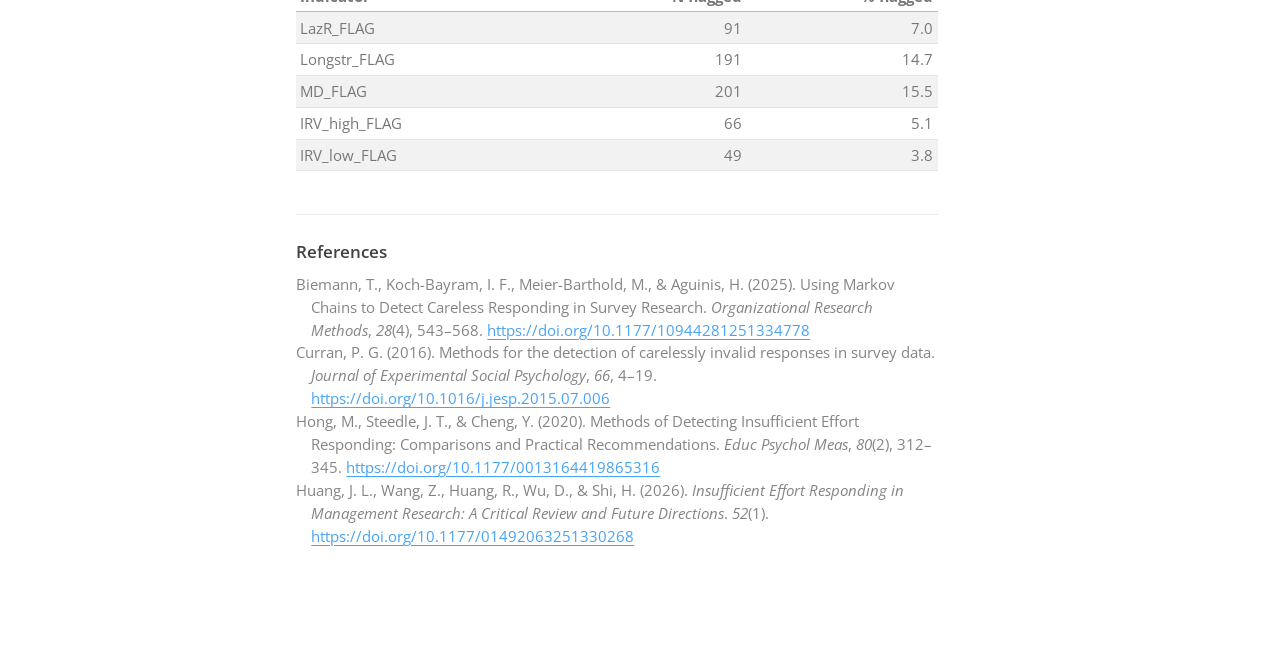
==== commit 0291a865: "fix: reversed items to final analysis" ====
--- a/docs/index.html
+++ b/docs/index.html
@@ -374,12 +374,12 @@
 <tr class="odd">
 <td style="text-align: left;">Laz.R</td>
 <td style="text-align: right;">0.60</td>
-<td style="text-align: right;">11.6</td>
+<td style="text-align: right;">6.8</td>
 </tr>
 <tr class="even">
 <td style="text-align: left;">Longstring</td>
 <td style="text-align: right;">7.00</td>
-<td style="text-align: right;">15.2</td>
+<td style="text-align: right;">14.8</td>
 </tr>
 <tr class="odd">
 <td style="text-align: left;">MD</td>
@@ -388,13 +388,13 @@
 </tr>
 <tr class="even">
 <td style="text-align: left;">IRV (high end)</td>
-<td style="text-align: right;">1.14</td>
-<td style="text-align: right;">8.0</td>
+<td style="text-align: right;">1.34</td>
+<td style="text-align: right;">4.9</td>
 </tr>
 <tr class="odd">
 <td style="text-align: left;">IRV (low end)</td>
-<td style="text-align: right;">0.48</td>
-<td style="text-align: right;">5.0</td>
+<td style="text-align: right;">0.69</td>
+<td style="text-align: right;">3.8</td>
 </tr>
 </tbody>
 </table>
@@ -483,13 +483,13 @@
 <tbody>
 <tr class="odd">
 <td style="text-align: left;">LazR_FLAG</td>
-<td style="text-align: right;">152</td>
-<td style="text-align: right;">11.7</td>
+<td style="text-align: right;">91</td>
+<td style="text-align: right;">7.0</td>
 </tr>
 <tr class="even">
 <td style="text-align: left;">Longstr_FLAG</td>
-<td style="text-align: right;">196</td>
-<td style="text-align: right;">15.1</td>
+<td style="text-align: right;">191</td>
+<td style="text-align: right;">14.7</td>
 </tr>
 <tr class="odd">
 <td style="text-align: left;">MD_FLAG</td>
@@ -498,13 +498,13 @@
 </tr>
 <tr class="even">
 <td style="text-align: left;">IRV_high_FLAG</td>
-<td style="text-align: right;">108</td>
-<td style="text-align: right;">8.3</td>
+<td style="text-align: right;">66</td>
+<td style="text-align: right;">5.1</td>
 </tr>
 <tr class="odd">
 <td style="text-align: left;">IRV_low_FLAG</td>
-<td style="text-align: right;">65</td>
-<td style="text-align: right;">5.0</td>
+<td style="text-align: right;">49</td>
+<td style="text-align: right;">3.8</td>
 </tr>
 </tbody>
 </table>
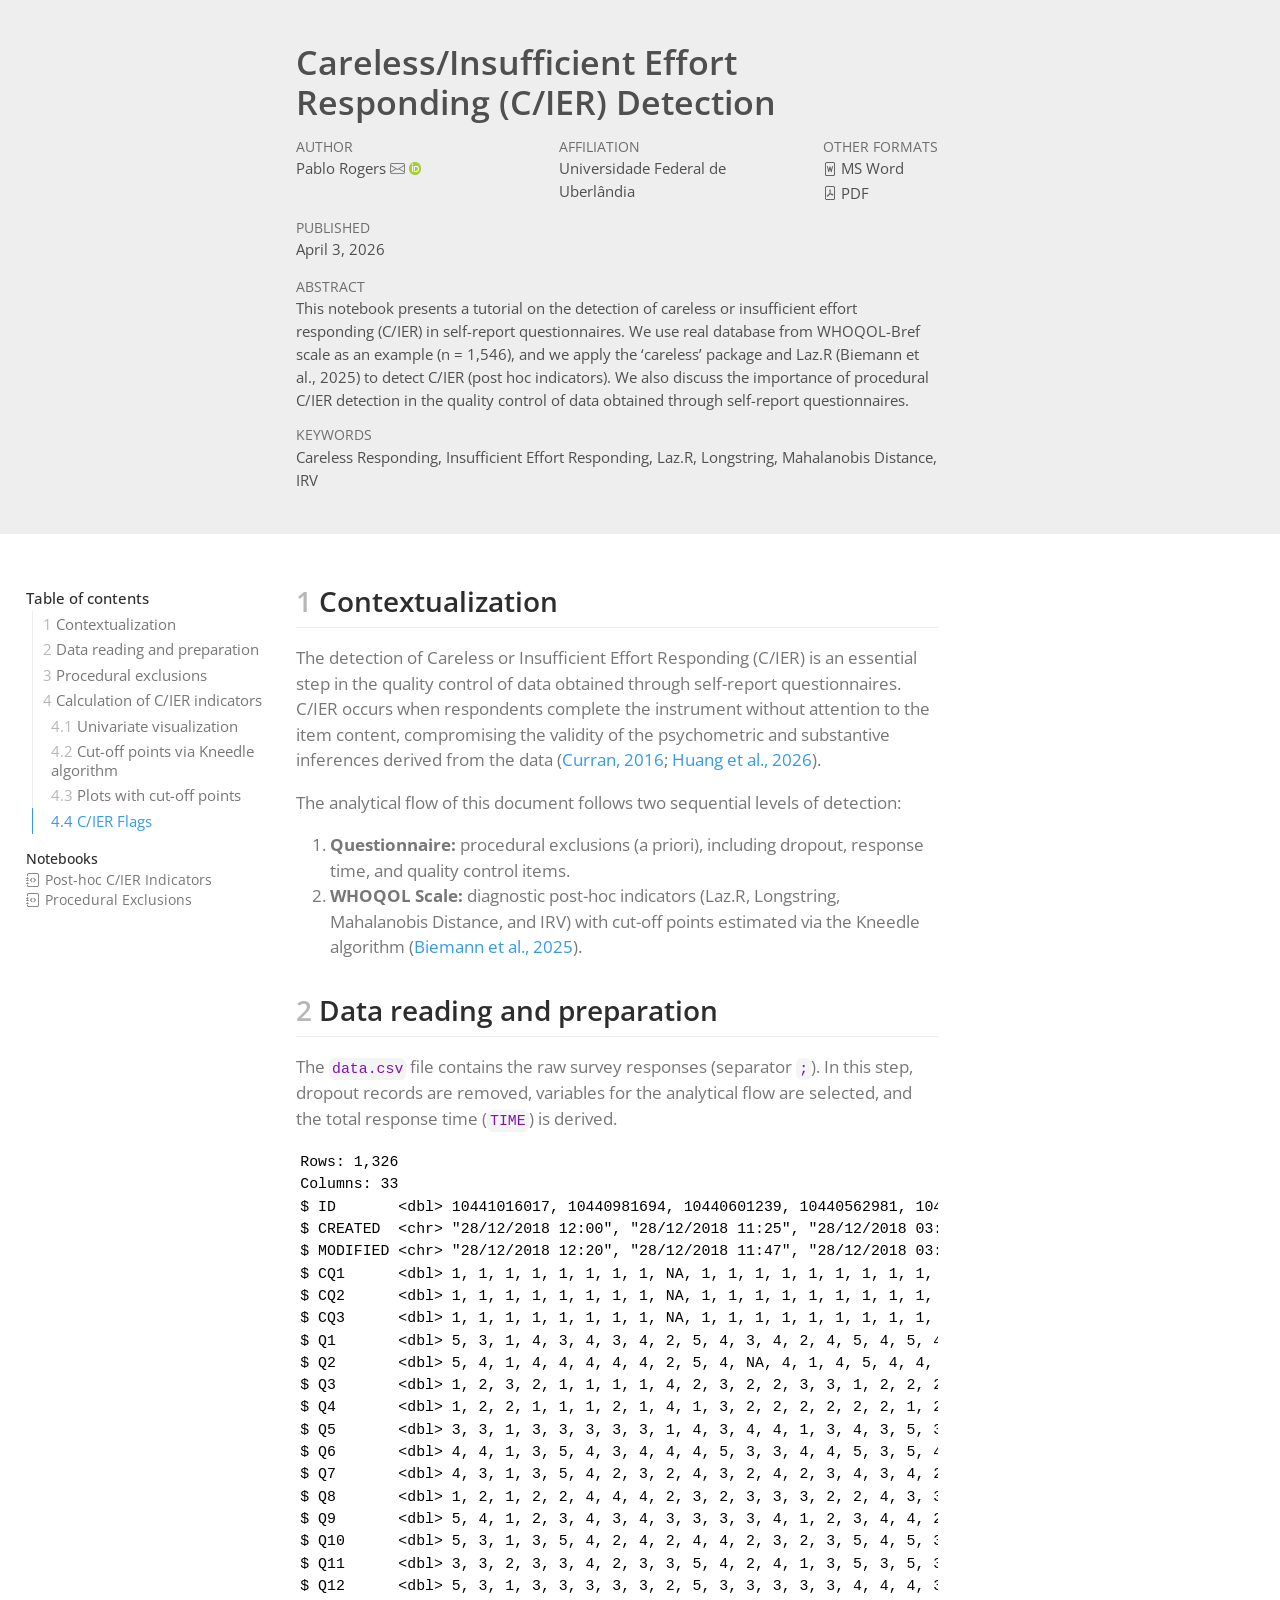
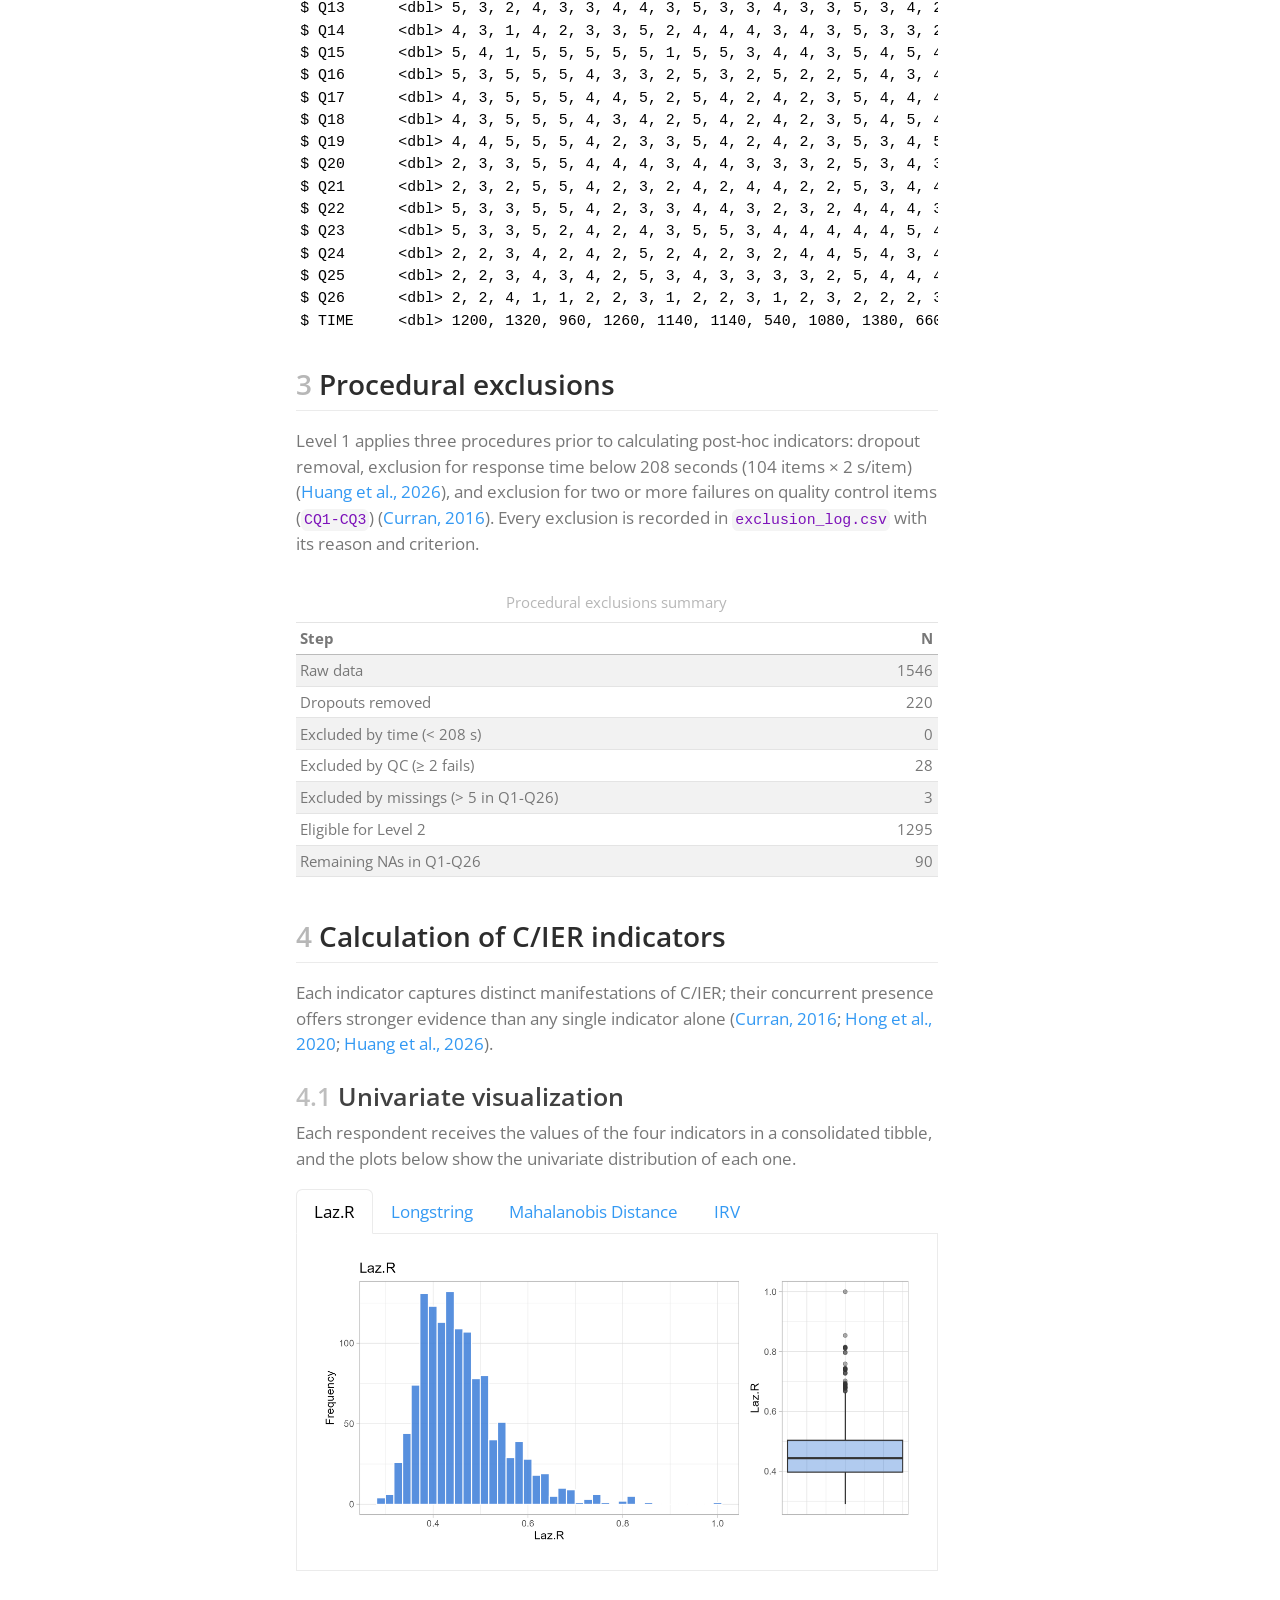
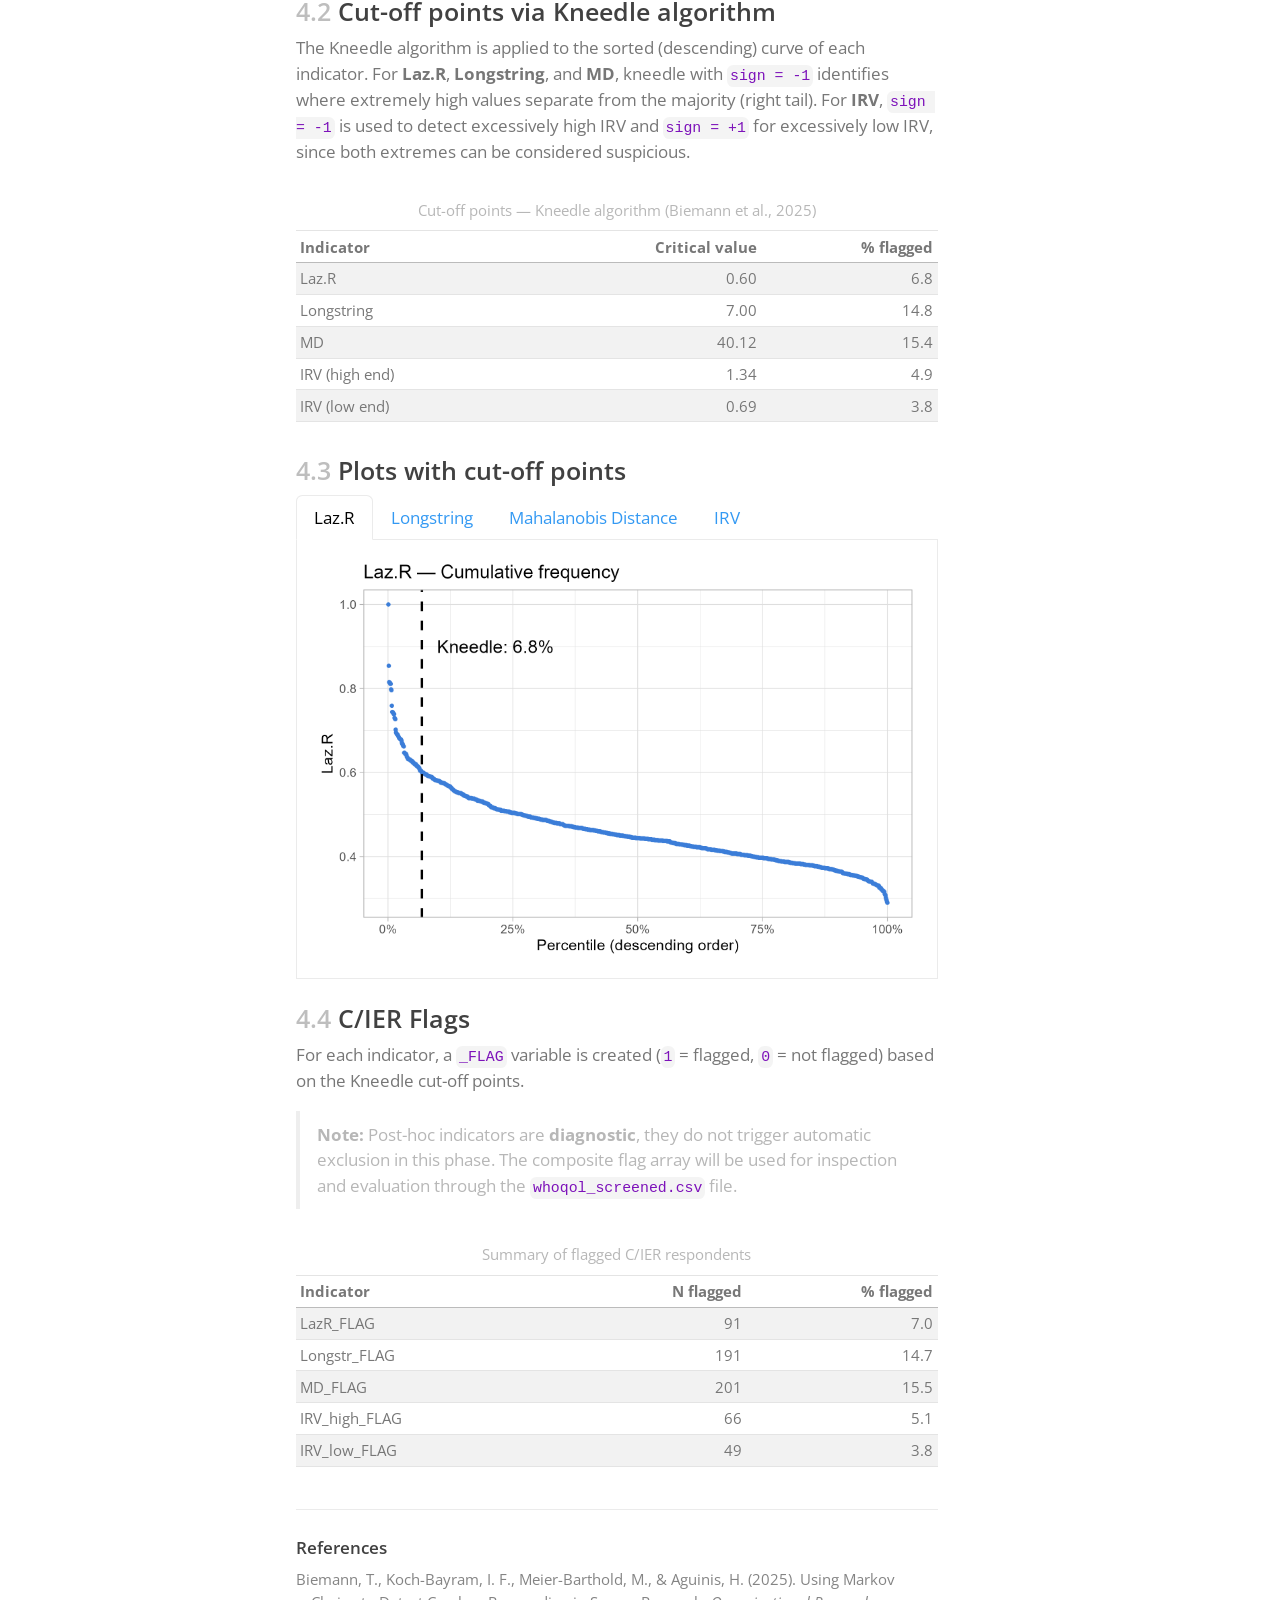
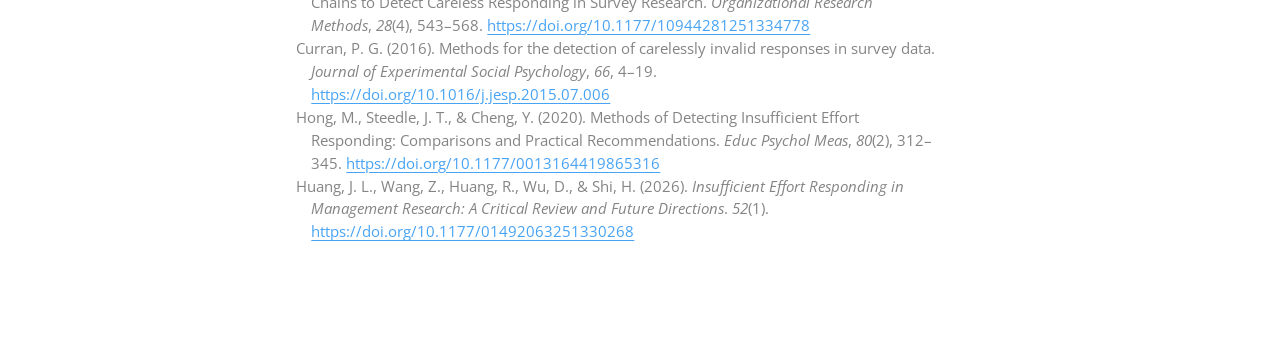
==== commit 9ce74c7e: "fix: poshoc visualization" ====
--- a/docs/index.html
+++ b/docs/index.html
@@ -301,56 +301,16 @@
 <ul class="nav nav-tabs" role="tablist"><li class="nav-item" role="presentation"><a class="nav-link active" id="tabset-1-1-tab" data-bs-toggle="tab" data-bs-target="#tabset-1-1" role="tab" aria-controls="tabset-1-1" aria-selected="true" href="">Laz.R</a></li><li class="nav-item" role="presentation"><a class="nav-link" id="tabset-1-2-tab" data-bs-toggle="tab" data-bs-target="#tabset-1-2" role="tab" aria-controls="tabset-1-2" aria-selected="false" href="">Longstring</a></li><li class="nav-item" role="presentation"><a class="nav-link" id="tabset-1-3-tab" data-bs-toggle="tab" data-bs-target="#tabset-1-3" role="tab" aria-controls="tabset-1-3" aria-selected="false" href="">Mahalanobis Distance</a></li><li class="nav-item" role="presentation"><a class="nav-link" id="tabset-1-4-tab" data-bs-toggle="tab" data-bs-target="#tabset-1-4" role="tab" aria-controls="tabset-1-4" aria-selected="false" href="">IRV</a></li></ul>
 <div class="tab-content">
 <div id="tabset-1-1" class="tab-pane active" role="tabpanel" aria-labelledby="tabset-1-1-tab">
-<div class="quarto-embed-nb-cell">
-<div id="cell-viz-lazr" class="cell">
-<div class="cell-output cell-output-display">
-<div>
-<figure class="figure">
-<p><a href="index_files/figure-html/Scripts-ProcessingScripts-02_posthoc-viz-lazr-output-1.png" class="lightbox" data-gallery="quarto-lightbox-gallery-1"><img src="index_files/figure-html/Scripts-ProcessingScripts-02_posthoc-viz-lazr-output-1.png" id="viz-lazr" width="672" height="480" class="figure-img"></a></p>
-</figure>
-</div>
-</div>
-</div>
-</div>
+<p><a href="Output/DataAppendixOutput/Figures/viz-lazr.png" class="lightbox" data-gallery="quarto-lightbox-gallery-1"><img src="Output/DataAppendixOutput/Figures/viz-lazr.png" class="img-fluid" alt="Histogram and boxplot of the Laz.R distribution."></a></p>
 </div>
 <div id="tabset-1-2" class="tab-pane" role="tabpanel" aria-labelledby="tabset-1-2-tab">
-<div class="quarto-embed-nb-cell">
-<div id="cell-viz-longstr" class="cell">
-<div class="cell-output cell-output-display">
-<div>
-<figure class="figure">
-<p><a href="index_files/figure-html/Scripts-ProcessingScripts-02_posthoc-viz-longstr-output-1.png" class="lightbox" data-gallery="quarto-lightbox-gallery-2"><img src="index_files/figure-html/Scripts-ProcessingScripts-02_posthoc-viz-longstr-output-1.png" id="viz-longstr" width="672" height="480" class="figure-img"></a></p>
-</figure>
-</div>
-</div>
-</div>
-</div>
+<p><a href="Output/DataAppendixOutput/Figures/viz-longstr.png" class="lightbox" data-gallery="quarto-lightbox-gallery-2"><img src="Output/DataAppendixOutput/Figures/viz-longstr.png" class="img-fluid" alt="Histogram and boxplot of the Longstring distribution."></a></p>
 </div>
 <div id="tabset-1-3" class="tab-pane" role="tabpanel" aria-labelledby="tabset-1-3-tab">
-<div class="quarto-embed-nb-cell">
-<div id="cell-viz-md" class="cell">
-<div class="cell-output cell-output-display">
-<div>
-<figure class="figure">
-<p><a href="index_files/figure-html/Scripts-ProcessingScripts-02_posthoc-viz-md-output-1.png" class="lightbox" data-gallery="quarto-lightbox-gallery-3"><img src="index_files/figure-html/Scripts-ProcessingScripts-02_posthoc-viz-md-output-1.png" id="viz-md" width="672" height="480" class="figure-img"></a></p>
-</figure>
-</div>
-</div>
-</div>
-</div>
+<p><a href="Output/DataAppendixOutput/Figures/viz-md.png" class="lightbox" data-gallery="quarto-lightbox-gallery-3"><img src="Output/DataAppendixOutput/Figures/viz-md.png" class="img-fluid" alt="Histogram and boxplot of the Mahalanobis distance distribution."></a></p>
 </div>
 <div id="tabset-1-4" class="tab-pane" role="tabpanel" aria-labelledby="tabset-1-4-tab">
-<div class="quarto-embed-nb-cell">
-<div id="cell-viz-irv" class="cell">
-<div class="cell-output cell-output-display">
-<div>
-<figure class="figure">
-<p><a href="index_files/figure-html/Scripts-ProcessingScripts-02_posthoc-viz-irv-output-1.png" class="lightbox" data-gallery="quarto-lightbox-gallery-4"><img src="index_files/figure-html/Scripts-ProcessingScripts-02_posthoc-viz-irv-output-1.png" id="viz-irv" width="672" height="480" class="figure-img"></a></p>
-</figure>
-</div>
-</div>
-</div>
-</div>
+<p><a href="Output/DataAppendixOutput/Figures/viz-irv.png" class="lightbox" data-gallery="quarto-lightbox-gallery-4"><img src="Output/DataAppendixOutput/Figures/viz-irv.png" class="img-fluid" alt="Histogram and boxplot of the IRV distribution."></a></p>
 </div>
 </div>
 </div>
@@ -408,56 +368,16 @@
 <ul class="nav nav-tabs" role="tablist"><li class="nav-item" role="presentation"><a class="nav-link active" id="tabset-2-1-tab" data-bs-toggle="tab" data-bs-target="#tabset-2-1" role="tab" aria-controls="tabset-2-1" aria-selected="true" href="">Laz.R</a></li><li class="nav-item" role="presentation"><a class="nav-link" id="tabset-2-2-tab" data-bs-toggle="tab" data-bs-target="#tabset-2-2" role="tab" aria-controls="tabset-2-2" aria-selected="false" href="">Longstring</a></li><li class="nav-item" role="presentation"><a class="nav-link" id="tabset-2-3-tab" data-bs-toggle="tab" data-bs-target="#tabset-2-3" role="tab" aria-controls="tabset-2-3" aria-selected="false" href="">Mahalanobis Distance</a></li><li class="nav-item" role="presentation"><a class="nav-link" id="tabset-2-4-tab" data-bs-toggle="tab" data-bs-target="#tabset-2-4" role="tab" aria-controls="tabset-2-4" aria-selected="false" href="">IRV</a></li></ul>
 <div class="tab-content">
 <div id="tabset-2-1" class="tab-pane active" role="tabpanel" aria-labelledby="tabset-2-1-tab">
-<div class="quarto-embed-nb-cell">
-<div id="cell-cum-lazr" class="cell">
-<div class="cell-output cell-output-display">
-<div>
-<figure class="figure">
-<p><a href="index_files/figure-html/Scripts-ProcessingScripts-02_posthoc-cum-lazr-output-1.png" class="lightbox" data-gallery="quarto-lightbox-gallery-5"><img src="index_files/figure-html/Scripts-ProcessingScripts-02_posthoc-cum-lazr-output-1.png" id="cum-lazr" width="672" height="480" class="figure-img"></a></p>
-</figure>
-</div>
-</div>
-</div>
-</div>
+<p><a href="Output/DataAppendixOutput/Figures/cum-lazr.png" class="lightbox" data-gallery="quarto-lightbox-gallery-5"><img src="Output/DataAppendixOutput/Figures/cum-lazr.png" class="img-fluid" alt="Cumulative Laz.R curve with the Kneedle cut-off point."></a></p>
 </div>
 <div id="tabset-2-2" class="tab-pane" role="tabpanel" aria-labelledby="tabset-2-2-tab">
-<div class="quarto-embed-nb-cell">
-<div id="cell-cum-longstr" class="cell">
-<div class="cell-output cell-output-display">
-<div>
-<figure class="figure">
-<p><a href="index_files/figure-html/Scripts-ProcessingScripts-02_posthoc-cum-longstr-output-1.png" class="lightbox" data-gallery="quarto-lightbox-gallery-6"><img src="index_files/figure-html/Scripts-ProcessingScripts-02_posthoc-cum-longstr-output-1.png" id="cum-longstr" width="672" height="480" class="figure-img"></a></p>
-</figure>
-</div>
-</div>
-</div>
-</div>
+<p><a href="Output/DataAppendixOutput/Figures/cum-longstr.png" class="lightbox" data-gallery="quarto-lightbox-gallery-6"><img src="Output/DataAppendixOutput/Figures/cum-longstr.png" class="img-fluid" alt="Cumulative Longstring curve with the Kneedle cut-off point."></a></p>
 </div>
 <div id="tabset-2-3" class="tab-pane" role="tabpanel" aria-labelledby="tabset-2-3-tab">
-<div class="quarto-embed-nb-cell">
-<div id="cell-cum-md" class="cell">
-<div class="cell-output cell-output-display">
-<div>
-<figure class="figure">
-<p><a href="index_files/figure-html/Scripts-ProcessingScripts-02_posthoc-cum-md-output-1.png" class="lightbox" data-gallery="quarto-lightbox-gallery-7"><img src="index_files/figure-html/Scripts-ProcessingScripts-02_posthoc-cum-md-output-1.png" id="cum-md" width="672" height="480" class="figure-img"></a></p>
-</figure>
-</div>
-</div>
-</div>
-</div>
+<p><a href="Output/DataAppendixOutput/Figures/cum-md.png" class="lightbox" data-gallery="quarto-lightbox-gallery-7"><img src="Output/DataAppendixOutput/Figures/cum-md.png" class="img-fluid" alt="Cumulative Mahalanobis distance curve with the Kneedle cut-off point."></a></p>
 </div>
 <div id="tabset-2-4" class="tab-pane" role="tabpanel" aria-labelledby="tabset-2-4-tab">
-<div class="quarto-embed-nb-cell">
-<div id="cell-cum-irv" class="cell">
-<div class="cell-output cell-output-display">
-<div>
-<figure class="figure">
-<p><a href="index_files/figure-html/Scripts-ProcessingScripts-02_posthoc-cum-irv-output-1.png" class="lightbox" data-gallery="quarto-lightbox-gallery-8"><img src="index_files/figure-html/Scripts-ProcessingScripts-02_posthoc-cum-irv-output-1.png" id="cum-irv" width="672" height="480" class="figure-img"></a></p>
-</figure>
-</div>
-</div>
-</div>
-</div>
+<p><a href="Output/DataAppendixOutput/Figures/cum-irv.png" class="lightbox" data-gallery="quarto-lightbox-gallery-8"><img src="Output/DataAppendixOutput/Figures/cum-irv.png" class="img-fluid" alt="Cumulative IRV curve with the high and low Kneedle cut-off points."></a></p>
 </div>
 </div>
 </div>
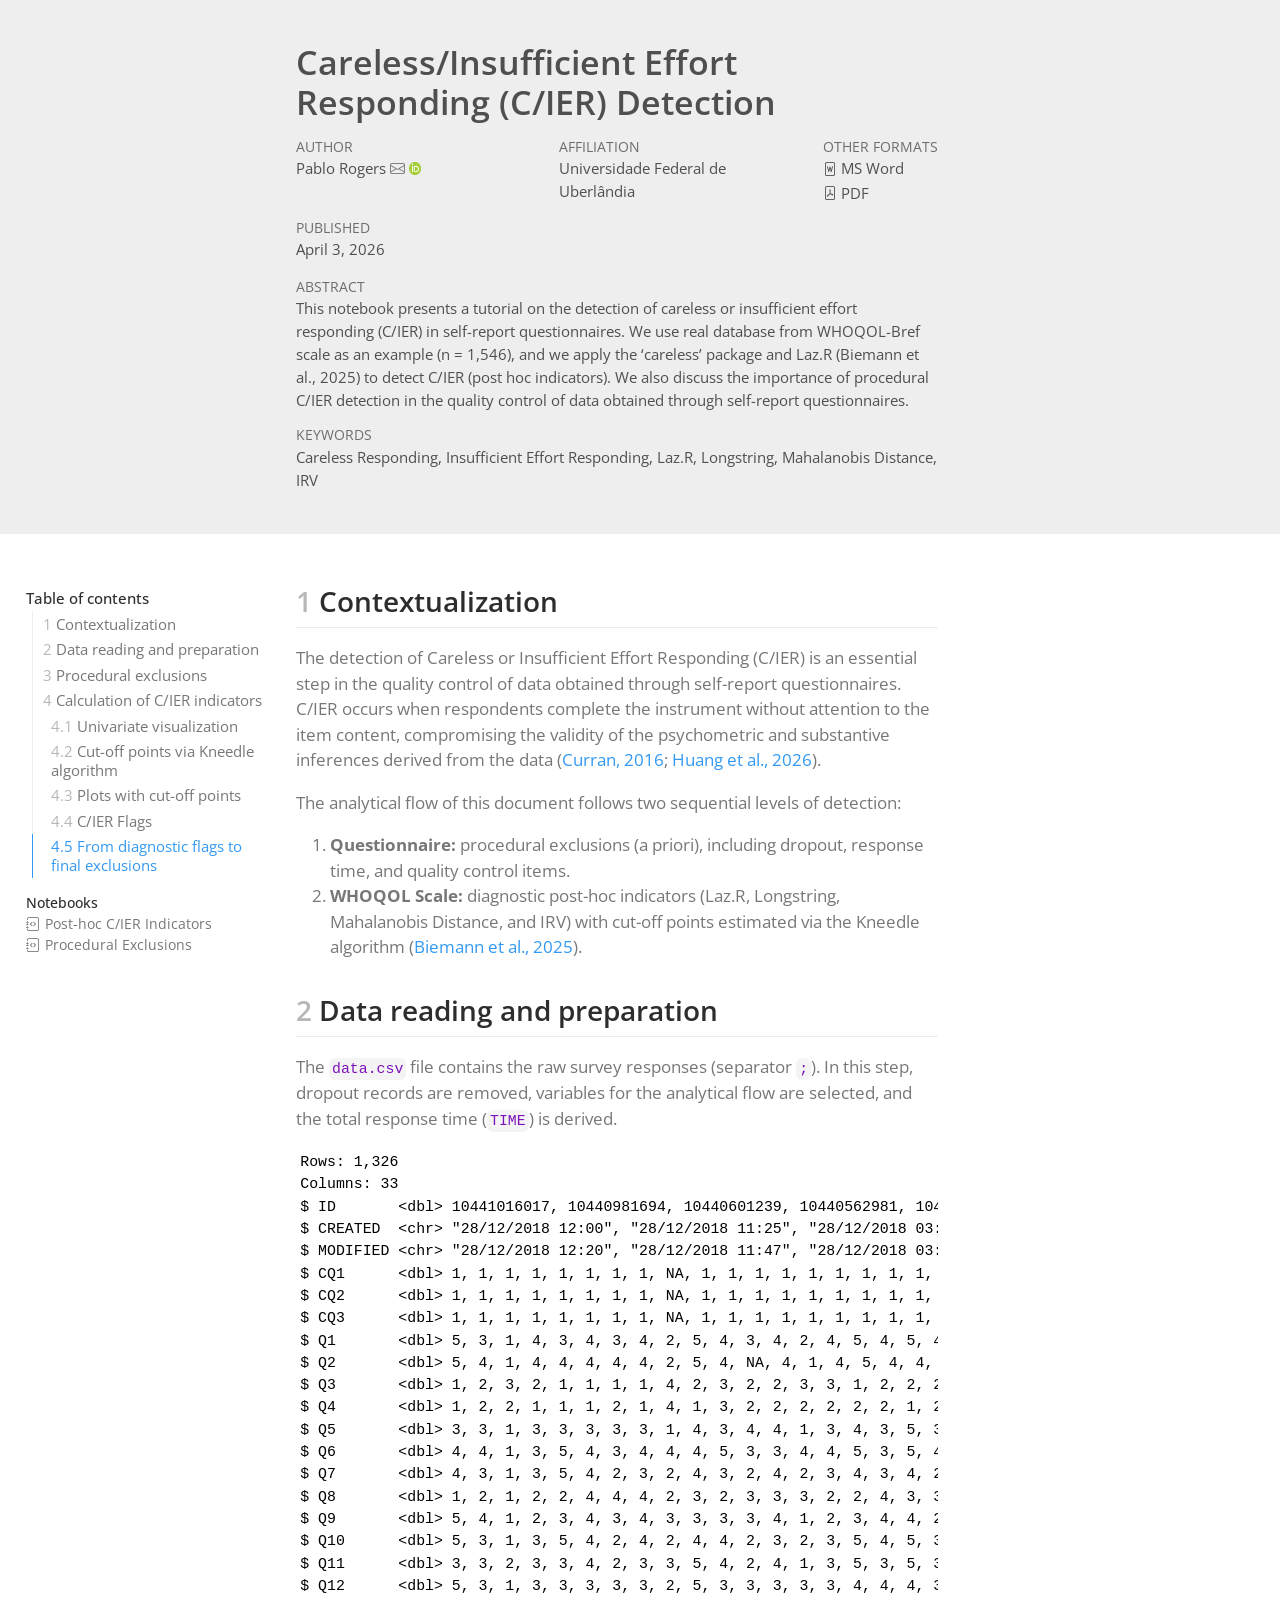
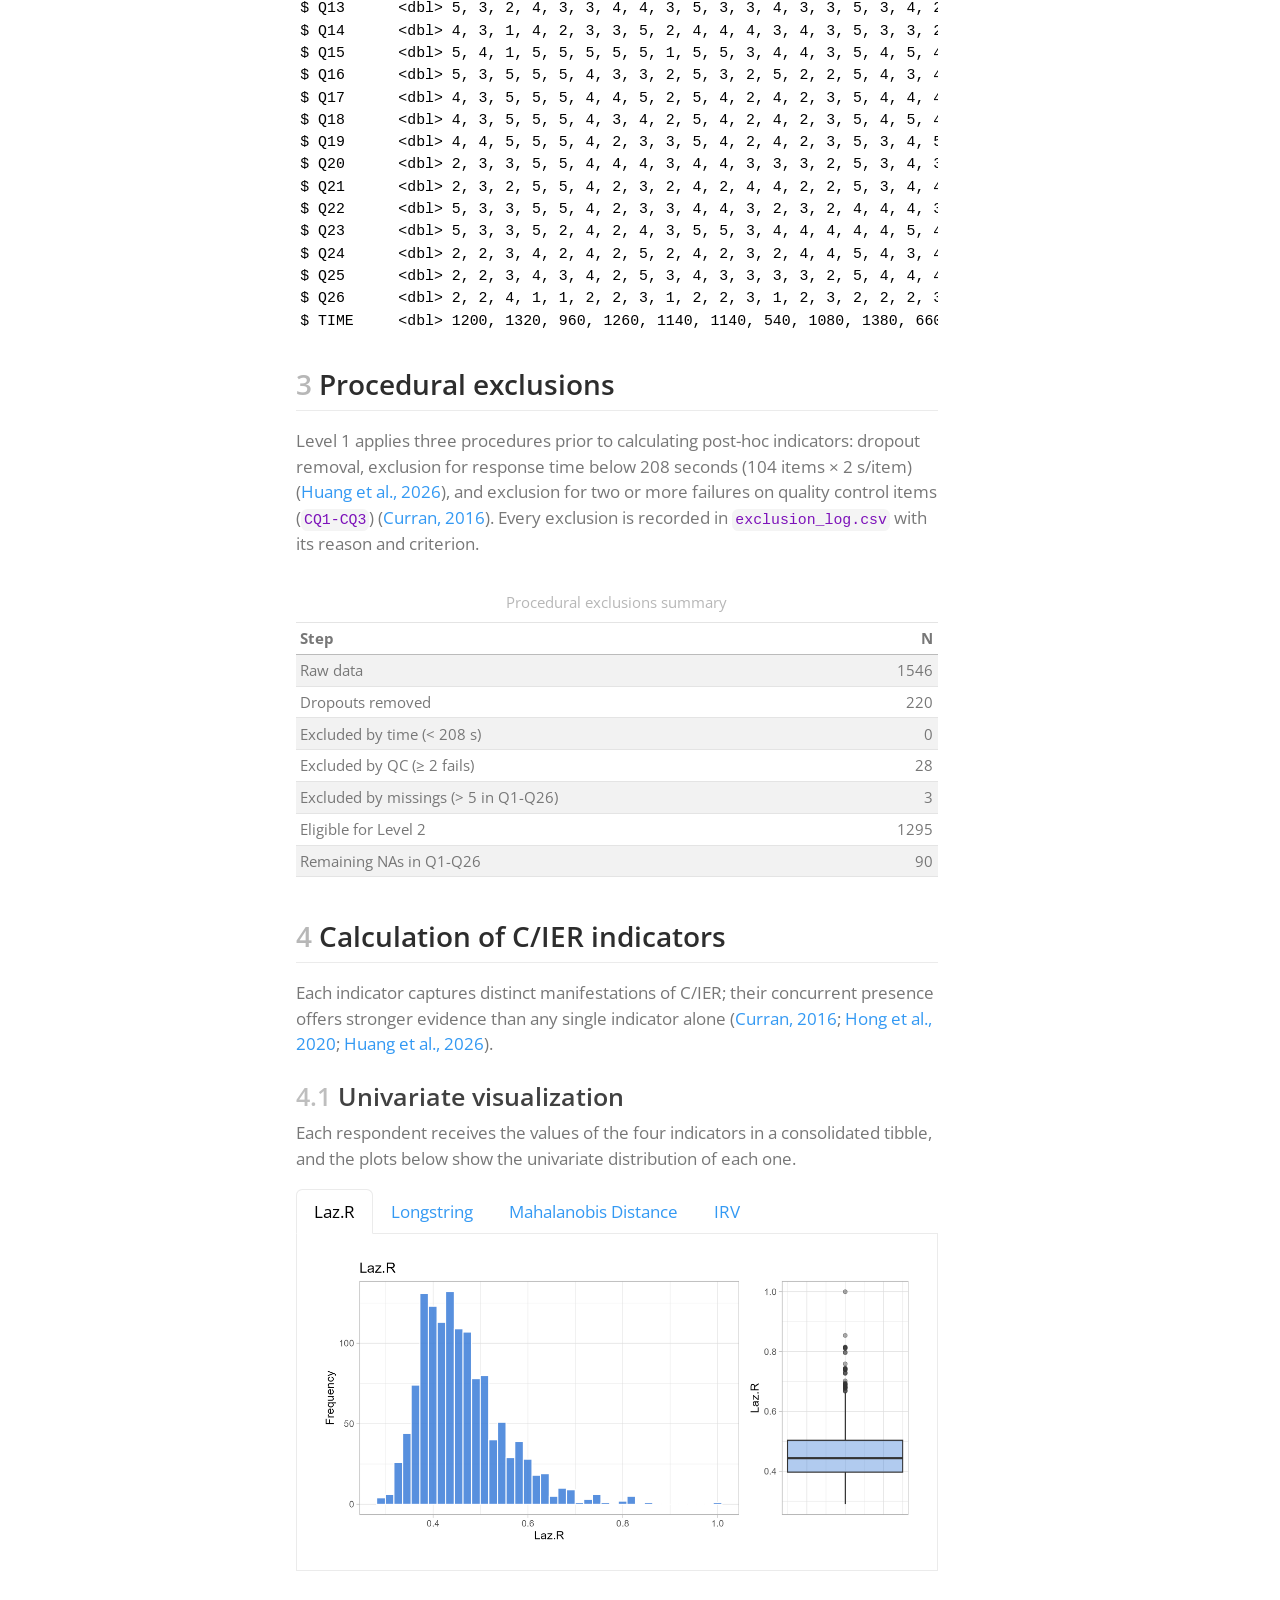
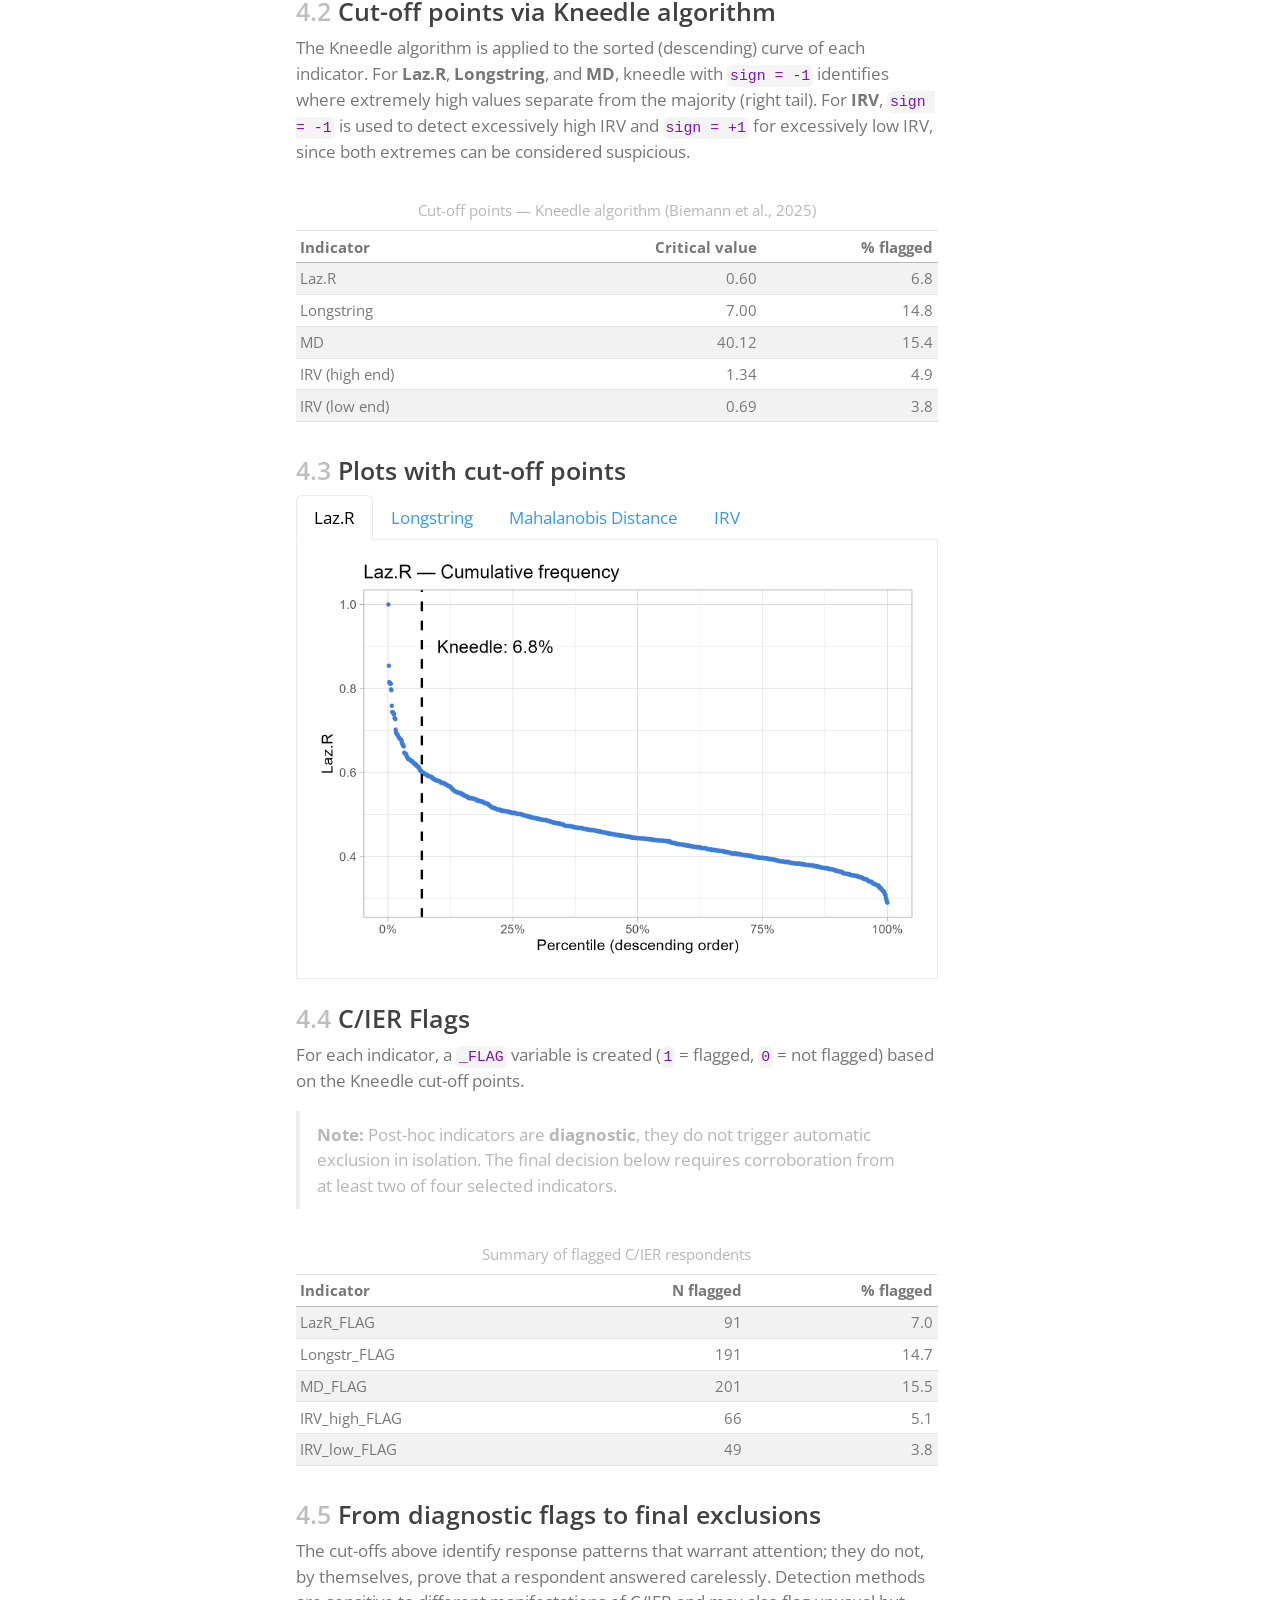
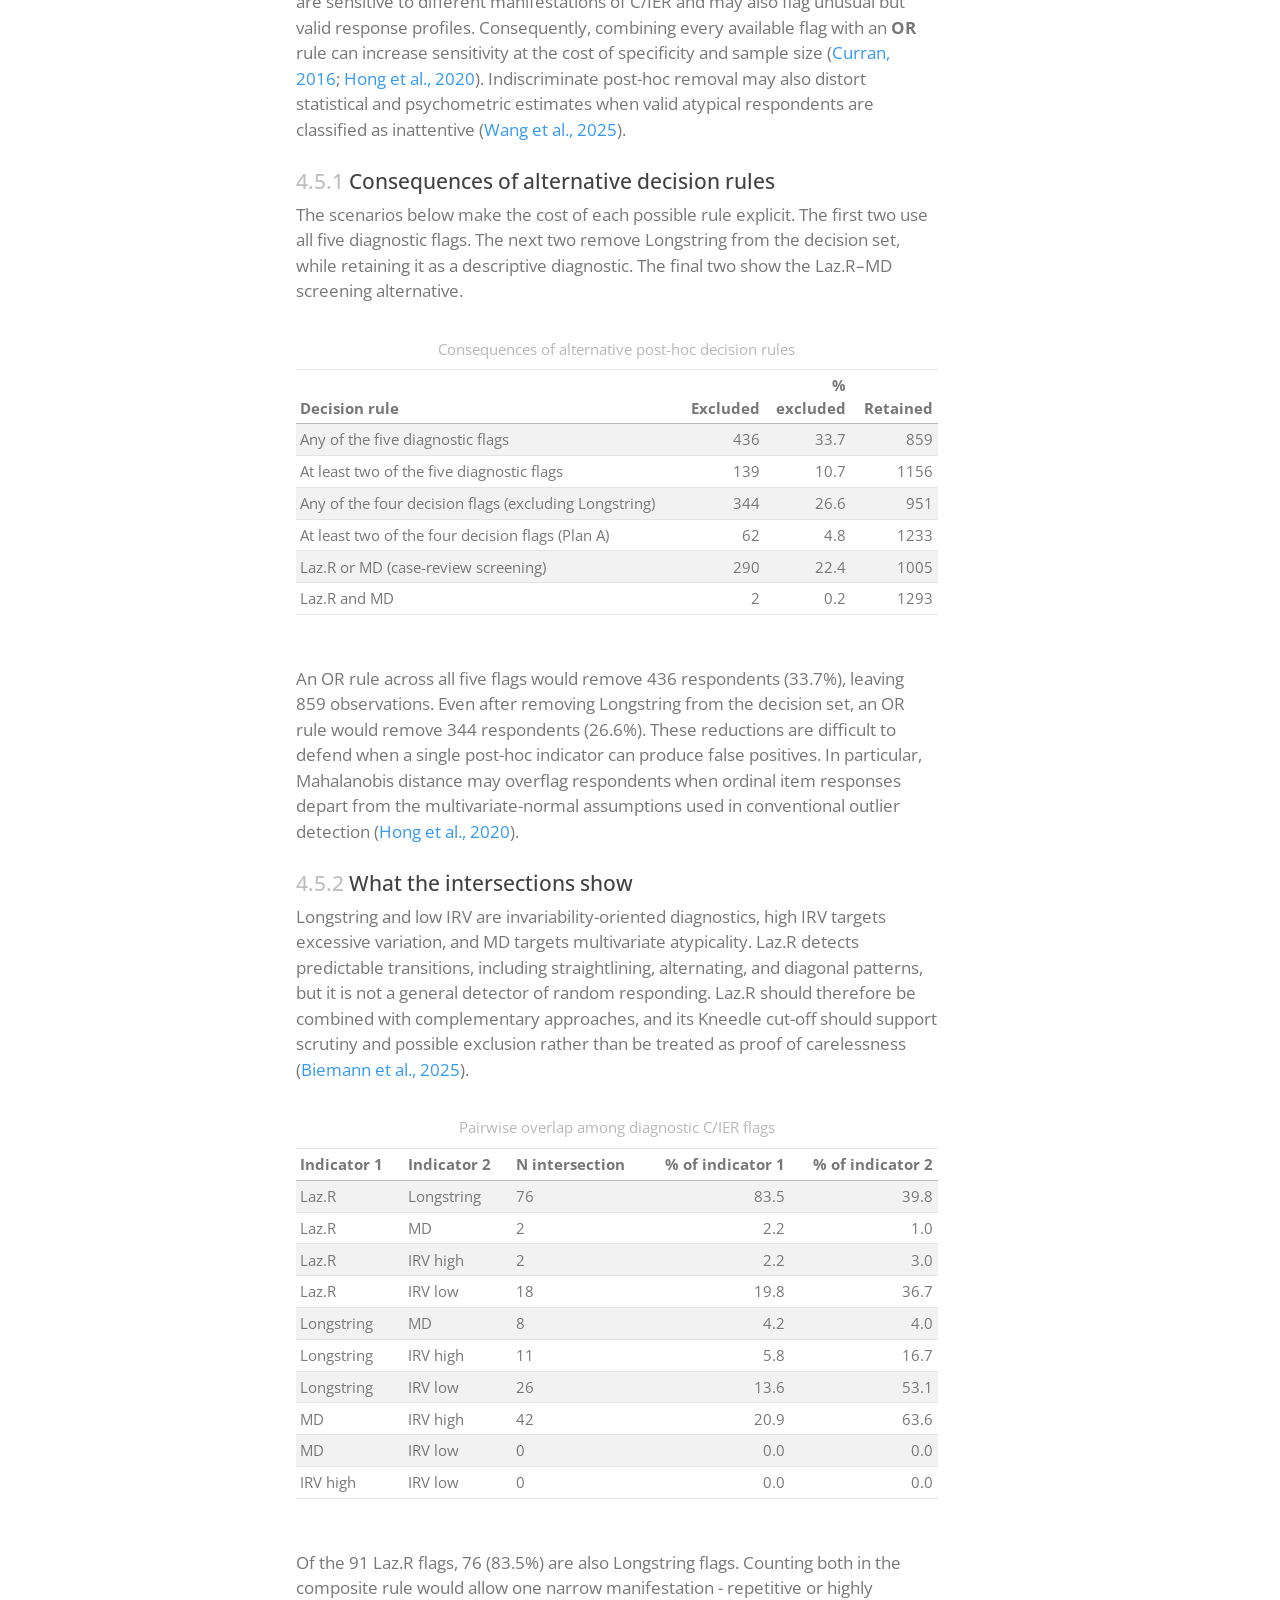
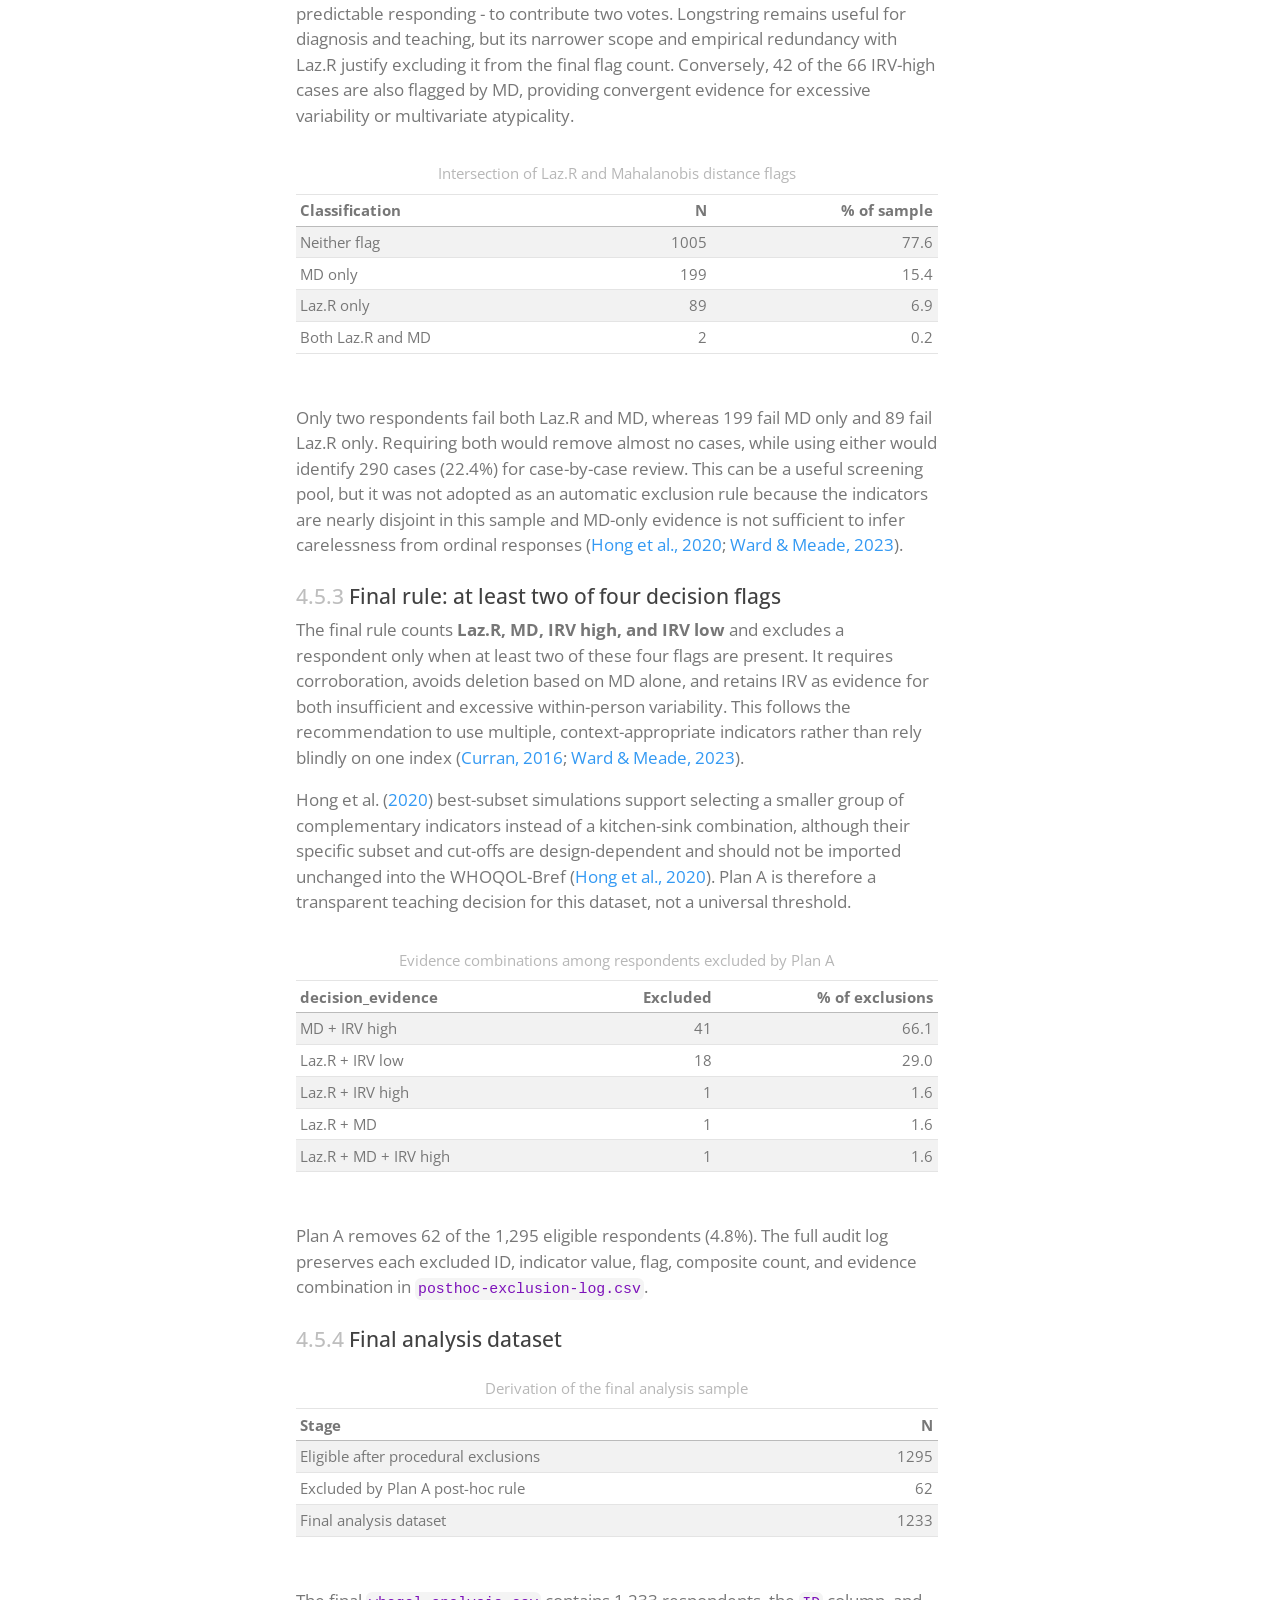
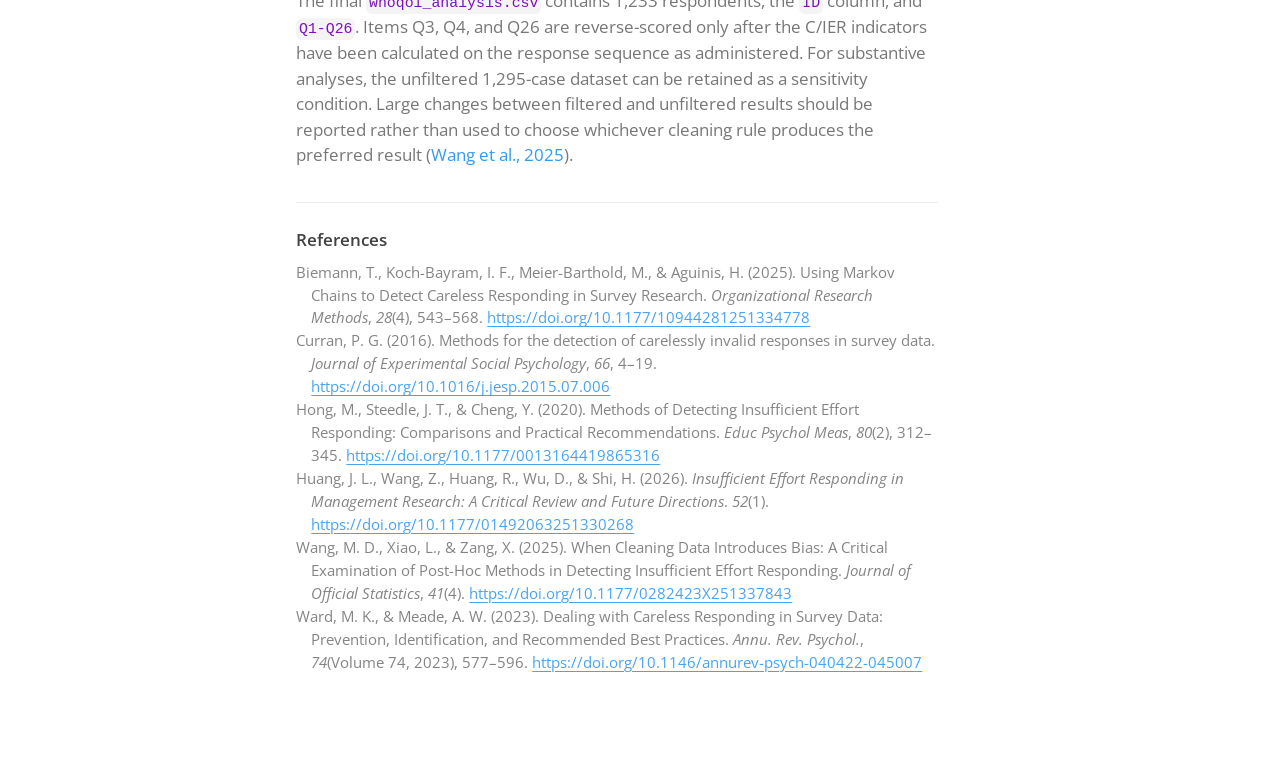
==== commit 6948f5bc: "feat: decision rule exclusion" ====
--- a/docs/index.html
+++ b/docs/index.html
@@ -98,6 +98,7 @@
 <meta name="citation_reference" content="citation_title=Accounting for careless and insufficient effort responding in large-scale survey data—development, evaluation, and application of a screen-time-based weighting procedure;,citation_abstract=Careless and insufficient effort responding (C/IER) poses a major threat to the quality of large-scale survey data. Traditional indicator-based procedures for its detection are limited in that they are only sensitive to specific types of C/IER behavior, such as straight lining or rapid responding, rely on arbitrary threshold settings, and do not allow taking the uncertainty of C/IER classification into account. Overcoming these limitations, we develop a two-step screen-time-based weighting procedure for computer-administered surveys. The procedure allows considering the uncertainty in C/IER identification, is agnostic towards the specific types of C/IE response patterns, and can feasibly be integrated with common analysis workflows for large-scale survey data. In Step 1, we draw on mixture modeling to identify subcomponents of log screen time distributions presumably stemming from C/IER. In Step 2, the analysis model of choice is applied to item response data, with respondents’ posterior class probabilities being employed to downweigh response patterns according to their probability of stemming from C/IER. We illustrate the approach on a sample of more than 400,000 respondents being administered 48 scales of the PISA 2018 background questionnaire. We gather supporting validity evidence by investigating relationships between C/IER proportions and screen characteristics that entail higher cognitive burden, such as screen position and text length, relating identified C/IER proportions to other indicators of C/IER as well as by investigating rank-order consistency in C/IER behavior across screens. Finally, in a re-analysis of the PISA 2018 background questionnaire data, we investigate the impact of the C/IER adjustments on country-level comparisons.;,citation_author=Esther Ulitzsch;,citation_author=Hyo Jeong Shin;,citation_author=Oliver Lüdtke;,citation_publication_date=2024;,citation_cover_date=2024;,citation_year=2024;,citation_issue=2;,citation_doi=10.3758/s13428-022-02053-6;,citation_issn=1554-351X;,citation_pmid=36867339;,citation_volume=56;,citation_journal_title=Behav Res Methods;">
 <meta name="citation_reference" content="citation_title=Investigating dynamics in attentive and inattentive responding together with their contextual correlates using a novel mixture IRT model for intensive longitudinal data;,citation_abstract=Abstract In ecological momentary assessment (EMA), respondents answer brief questionnaires about their current behaviours or experiences several times per day across multiple days. The frequent measurement enables a thorough grasp of the dynamics inherent in psychological constructs, but it also increases respondent burden. To lower this burden, respondents may engage in careless and insufficient effort responding (C/IER), leaving data contaminated with responses that do not reflect what researchers want to measure. We introduce a novel approach to investigating C/IER in EMA data. Our approach combines a confirmatory mixture item response theory model separating C/IER from attentive behaviour with latent Markov factor analysis. This enables gauging the occurrence of C/IER and studying transitions among states of different response behaviours including their contextual correlates. The approach can be implemented using R packages. An empirical application showcases the approach’s efficacy in pinpointing C/IER instances and gaining insights into their underlying causes. We showcase that the approach identifies various C/IER response patterns but requires heterogeneous and negatively worded items to detect straightlining. In a simulation investigating robustness against unaccounted for changes in measurement models underlying attentive responses, the approach proved robust against heterogeneity in loading patterns but not against heterogeneity in factor structures. Extensions to accommodate the latter are discussed.;,citation_author=Leonie V. D. E. Vogelsmeier;,citation_author=Irina Uglanova;,citation_author=Manuel T. Rein;,citation_author=Esther Ulitzsch;,citation_publication_date=2024-12;,citation_cover_date=2024-12;,citation_year=2024;,citation_doi=10.1111/bmsp.12373;,citation_issn=0007-1102, 2044-8317;,citation_language=en-US;,citation_journal_title=Brit J Math &amp;amp;amp; Statis;">
 <meta name="citation_reference" content="citation_title=Dealing with Careless Responding in Survey Data: Prevention, Identification, and Recommended Best Practices;,citation_abstract=Surveys administered online have several benefits, but they are particularly prone to careless responding, which occurs when respondents fail to read item content or give sufficient attention, resulting in raw data that may not accurately reflect respondents’ true levels of the constructs being measured. Careless responding can lead to various psychometric issues, potentially impacting any area of psychology that uses self-reported surveys and assessments. This review synthesizes the careless responding literature to provide a comprehensive understanding of careless responding and ways to prevent, identify, report, and clean careless responding from data sets. Further, we include recommendations for different levels of screening for careless responses. Finally, we highlight some of the most promising areas for future work on careless responding.;,citation_author=M. K. Ward;,citation_author=Adam W. Meade;,citation_publication_date=2023-01;,citation_cover_date=2023-01;,citation_year=2023;,citation_issue=Volume 74, 2023;,citation_doi=10.1146/annurev-psych-040422-045007;,citation_issn=0066-4308, 1545-2085;,citation_volume=74;,citation_language=en-US;,citation_journal_title=Annu. Rev. Psychol.;,citation_publisher=Annual Reviews;">
+<meta name="citation_reference" content="citation_title=When Cleaning Data Introduces Bias: A Critical Examination of Post-Hoc Methods in Detecting Insufficient Effort Responding;,citation_author=Melissa Dan Wang;,citation_author=Leifeng Xiao;,citation_author=Xuan Zang;,citation_publication_date=2025-06;,citation_cover_date=2025-06;,citation_year=2025;,citation_issue=4;,citation_doi=10.1177/0282423X251337843;,citation_volume=41;,citation_language=en-US;,citation_journal_title=Journal of Official Statistics;">
 <meta name="citation_reference" content="citation_title=A Beta Mixture Model for Careless Respondent Detection in Visual Analogue Scale Data;,citation_abstract=Visual Analogue scales (VASs) are increasingly popular in psychological, social, and medical research. However, VASs can also be more demanding for respondents, potentially leading to quicker disengagement and a higher risk of careless responding. Existing mixture modeling approaches for careless response detection have so far only been available for Likert-type and unbounded continuous data but have not been tailored to VAS data. This study introduces and evaluates a model-based approach specifically designed to detect and account for careless respondents in VAS data. We integrate existing measurement models for VASs with mixture item response theory models for identifying and modeling careless responding. Simulation results show that the proposed model effectively detects careless responding and recovers key parameters. We illustrate the model’s potential for identifying and accounting for careless responding using real data from both VASs and Likert scales. First, we show how the model can be used to compare careless responding across different scale types, revealing a higher proportion of careless respondents in VAS compared to Likert scale data. Second, we demonstrate that item parameters from the proposed model exhibit improved psychometric properties compared to those from a model that ignores careless responding. These findings underscore the model’s potential to enhance data quality by identifying and addressing careless responding.;,citation_author=Lijin Zhang;,citation_author=Benjamin W. Domingue;,citation_author=Leonie V. D. E. Vogelsmeier;,citation_author=Esther Ulitzsch;,citation_publication_date=2025;,citation_cover_date=2025;,citation_year=2025;,citation_issue=4;,citation_doi=10.1017/psy.2025.10041;,citation_issn=0033-3123;,citation_pmid=40985065;,citation_volume=90;,citation_journal_title=Psychometrika;">
 <meta name="citation_reference" content="citation_title=A Beginner’s Guide to Structural Equation Modeling;,citation_author=Tiffany A. Whittaker;,citation_author=Randall E. Schumacker;,citation_publication_date=2022;,citation_cover_date=2022;,citation_year=2022;">
 </head>
@@ -175,6 +176,7 @@
   <li><a href="#cut-off-points-via-kneedle-algorithm" id="toc-cut-off-points-via-kneedle-algorithm" class="nav-link" data-scroll-target="#cut-off-points-via-kneedle-algorithm"><span class="header-section-number">4.2</span> Cut-off points via Kneedle algorithm</a></li>
   <li><a href="#plots-with-cut-off-points" id="toc-plots-with-cut-off-points" class="nav-link" data-scroll-target="#plots-with-cut-off-points"><span class="header-section-number">4.3</span> Plots with cut-off points</a></li>
   <li><a href="#cier-flags" id="toc-cier-flags" class="nav-link" data-scroll-target="#cier-flags"><span class="header-section-number">4.4</span> C/IER Flags</a></li>
+  <li><a href="#posthoc-decision" id="toc-posthoc-decision" class="nav-link" data-scroll-target="#posthoc-decision"><span class="header-section-number">4.5</span> From diagnostic flags to final exclusions</a></li>
   </ul></li>
   </ul>
 <div class="quarto-alternate-notebooks"><h2>Notebooks</h2><ul><li><a href="Scripts\ProcessingScripts\02_posthoc-preview.html"><i class="bi bi-journal-code"></i>Post-hoc C/IER Indicators</a></li><li><a href="Scripts\ProcessingScripts\01_procedural-preview.html"><i class="bi bi-journal-code"></i>Procedural Exclusions</a></li></ul></div></nav>
@@ -386,7 +388,7 @@
 <h3 data-number="4.4" class="anchored" data-anchor-id="cier-flags"><span class="header-section-number">4.4</span> C/IER Flags</h3>
 <p>For each indicator, a <code>_FLAG</code> variable is created (<code>1</code> = flagged, <code>0</code> = not flagged) based on the Kneedle cut-off points.</p>
 <blockquote class="blockquote">
-<p><strong>Note:</strong> Post-hoc indicators are <strong>diagnostic</strong>, they do not trigger automatic exclusion in this phase. The composite flag array will be used for inspection and evaluation through the <code>whoqol_screened.csv</code> file.</p>
+<p><strong>Note:</strong> Post-hoc indicators are <strong>diagnostic</strong>, they do not trigger automatic exclusion in isolation. The final decision below requires corroboration from at least two of four selected indicators.</p>
 </blockquote>
 <div class="quarto-embed-nb-cell">
 <div id="cell-flags-overview" class="cell">
@@ -431,7 +433,305 @@
 </div>
 </div>
 </div>
-
+</section>
+<section id="posthoc-decision" class="level3" data-number="4.5">
+<h3 data-number="4.5" class="anchored" data-anchor-id="posthoc-decision"><span class="header-section-number">4.5</span> From diagnostic flags to final exclusions</h3>
+<p>The cut-offs above identify response patterns that warrant attention; they do not, by themselves, prove that a respondent answered carelessly. Detection methods are sensitive to different manifestations of C/IER and may also flag unusual but valid response profiles. Consequently, combining every available flag with an <strong>OR</strong> rule can increase sensitivity at the cost of specificity and sample size <span class="citation" data-cites="curran2016 hong2020">(<a href="#ref-curran2016" role="doc-biblioref">Curran, 2016</a>; <a href="#ref-hong2020" role="doc-biblioref">Hong et al., 2020</a>)</span>. Indiscriminate post-hoc removal may also distort statistical and psychometric estimates when valid atypical respondents are classified as inattentive <span class="citation" data-cites="wang2025b">(<a href="#ref-wang2025b" role="doc-biblioref">Wang et al., 2025</a>)</span>.</p>
+<section id="consequences-of-alternative-decision-rules" class="level4" data-number="4.5.1">
+<h4 data-number="4.5.1" class="anchored" data-anchor-id="consequences-of-alternative-decision-rules"><span class="header-section-number">4.5.1</span> Consequences of alternative decision rules</h4>
+<p>The scenarios below make the cost of each possible rule explicit. The first two use all five diagnostic flags. The next two remove Longstring from the decision set, while retaining it as a descriptive diagnostic. The final two show the Laz.R–MD screening alternative.</p>
+<div class="quarto-embed-nb-cell">
+<div id="cell-decision-scenarios" class="cell">
+<div id="decision-scenarios" class="cell-output cell-output-display cell-output-markdown">
+<table class="caption-top table table-sm table-striped small">
+<caption>Consequences of alternative post-hoc decision rules</caption>
+<colgroup>
+<col style="width: 57%">
+<col style="width: 13%">
+<col style="width: 13%">
+<col style="width: 13%">
+</colgroup>
+<thead>
+<tr class="header">
+<th style="text-align: left;">Decision rule</th>
+<th style="text-align: right;">Excluded</th>
+<th style="text-align: right;">% excluded</th>
+<th style="text-align: right;">Retained</th>
+</tr>
+</thead>
+<tbody>
+<tr class="odd">
+<td style="text-align: left;">Any of the five diagnostic flags</td>
+<td style="text-align: right;">436</td>
+<td style="text-align: right;">33.7</td>
+<td style="text-align: right;">859</td>
+</tr>
+<tr class="even">
+<td style="text-align: left;">At least two of the five diagnostic flags</td>
+<td style="text-align: right;">139</td>
+<td style="text-align: right;">10.7</td>
+<td style="text-align: right;">1156</td>
+</tr>
+<tr class="odd">
+<td style="text-align: left;">Any of the four decision flags (excluding Longstring)</td>
+<td style="text-align: right;">344</td>
+<td style="text-align: right;">26.6</td>
+<td style="text-align: right;">951</td>
+</tr>
+<tr class="even">
+<td style="text-align: left;">At least two of the four decision flags (Plan A)</td>
+<td style="text-align: right;">62</td>
+<td style="text-align: right;">4.8</td>
+<td style="text-align: right;">1233</td>
+</tr>
+<tr class="odd">
+<td style="text-align: left;">Laz.R or MD (case-review screening)</td>
+<td style="text-align: right;">290</td>
+<td style="text-align: right;">22.4</td>
+<td style="text-align: right;">1005</td>
+</tr>
+<tr class="even">
+<td style="text-align: left;">Laz.R and MD</td>
+<td style="text-align: right;">2</td>
+<td style="text-align: right;">0.2</td>
+<td style="text-align: right;">1293</td>
+</tr>
+</tbody>
+</table>
+</div>
+</div>
+</div>
+<p><br></p>
+<p>An OR rule across all five flags would remove 436 respondents (33.7%), leaving 859 observations. Even after removing Longstring from the decision set, an OR rule would remove 344 respondents (26.6%). These reductions are difficult to defend when a single post-hoc indicator can produce false positives. In particular, Mahalanobis distance may overflag respondents when ordinal item responses depart from the multivariate-normal assumptions used in conventional outlier detection <span class="citation" data-cites="hong2020">(<a href="#ref-hong2020" role="doc-biblioref">Hong et al., 2020</a>)</span>.</p>
+</section>
+<section id="what-the-intersections-show" class="level4" data-number="4.5.2">
+<h4 data-number="4.5.2" class="anchored" data-anchor-id="what-the-intersections-show"><span class="header-section-number">4.5.2</span> What the intersections show</h4>
+<p>Longstring and low IRV are invariability-oriented diagnostics, high IRV targets excessive variation, and MD targets multivariate atypicality. Laz.R detects predictable transitions, including straightlining, alternating, and diagonal patterns, but it is not a general detector of random responding. Laz.R should therefore be combined with complementary approaches, and its Kneedle cut-off should support scrutiny and possible exclusion rather than be treated as proof of carelessness <span class="citation" data-cites="biemann2025">(<a href="#ref-biemann2025" role="doc-biblioref">Biemann et al., 2025</a>)</span>.</p>
+<div class="quarto-embed-nb-cell">
+<div id="cell-flag-pairwise-overlap" class="cell">
+<div id="flag-pairwise-overlap" class="cell-output cell-output-display cell-output-markdown">
+<table class="caption-top table table-sm table-striped small">
+<caption>Pairwise overlap among diagnostic C/IER flags</caption>
+<colgroup>
+<col style="width: 16%">
+<col style="width: 16%">
+<col style="width: 19%">
+<col style="width: 22%">
+<col style="width: 22%">
+</colgroup>
+<thead>
+<tr class="header">
+<th style="text-align: left;">Indicator 1</th>
+<th style="text-align: left;">Indicator 2</th>
+<th>N intersection</th>
+<th style="text-align: right;">% of indicator 1</th>
+<th style="text-align: right;">% of indicator 2</th>
+</tr>
+</thead>
+<tbody>
+<tr class="odd">
+<td style="text-align: left;">Laz.R</td>
+<td style="text-align: left;">Longstring</td>
+<td>76</td>
+<td style="text-align: right;">83.5</td>
+<td style="text-align: right;">39.8</td>
+</tr>
+<tr class="even">
+<td style="text-align: left;">Laz.R</td>
+<td style="text-align: left;">MD</td>
+<td>2</td>
+<td style="text-align: right;">2.2</td>
+<td style="text-align: right;">1.0</td>
+</tr>
+<tr class="odd">
+<td style="text-align: left;">Laz.R</td>
+<td style="text-align: left;">IRV high</td>
+<td>2</td>
+<td style="text-align: right;">2.2</td>
+<td style="text-align: right;">3.0</td>
+</tr>
+<tr class="even">
+<td style="text-align: left;">Laz.R</td>
+<td style="text-align: left;">IRV low</td>
+<td>18</td>
+<td style="text-align: right;">19.8</td>
+<td style="text-align: right;">36.7</td>
+</tr>
+<tr class="odd">
+<td style="text-align: left;">Longstring</td>
+<td style="text-align: left;">MD</td>
+<td>8</td>
+<td style="text-align: right;">4.2</td>
+<td style="text-align: right;">4.0</td>
+</tr>
+<tr class="even">
+<td style="text-align: left;">Longstring</td>
+<td style="text-align: left;">IRV high</td>
+<td>11</td>
+<td style="text-align: right;">5.8</td>
+<td style="text-align: right;">16.7</td>
+</tr>
+<tr class="odd">
+<td style="text-align: left;">Longstring</td>
+<td style="text-align: left;">IRV low</td>
+<td>26</td>
+<td style="text-align: right;">13.6</td>
+<td style="text-align: right;">53.1</td>
+</tr>
+<tr class="even">
+<td style="text-align: left;">MD</td>
+<td style="text-align: left;">IRV high</td>
+<td>42</td>
+<td style="text-align: right;">20.9</td>
+<td style="text-align: right;">63.6</td>
+</tr>
+<tr class="odd">
+<td style="text-align: left;">MD</td>
+<td style="text-align: left;">IRV low</td>
+<td>0</td>
+<td style="text-align: right;">0.0</td>
+<td style="text-align: right;">0.0</td>
+</tr>
+<tr class="even">
+<td style="text-align: left;">IRV high</td>
+<td style="text-align: left;">IRV low</td>
+<td>0</td>
+<td style="text-align: right;">0.0</td>
+<td style="text-align: right;">0.0</td>
+</tr>
+</tbody>
+</table>
+</div>
+</div>
+</div>
+<p><br></p>
+<p>Of the 91 Laz.R flags, 76 (83.5%) are also Longstring flags. Counting both in the composite rule would allow one narrow manifestation - repetitive or highly predictable responding - to contribute two votes. Longstring remains useful for diagnosis and teaching, but its narrower scope and empirical redundancy with Laz.R justify excluding it from the final flag count. Conversely, 42 of the 66 IRV-high cases are also flagged by MD, providing convergent evidence for excessive variability or multivariate atypicality.</p>
+<div class="quarto-embed-nb-cell">
+<div id="cell-lazr-md-intersection" class="cell">
+<div id="lazr-md-intersection" class="cell-output cell-output-display cell-output-markdown">
+<table class="caption-top table table-sm table-striped small">
+<caption>Intersection of Laz.R and Mahalanobis distance flags</caption>
+<thead>
+<tr class="header">
+<th style="text-align: left;">Classification</th>
+<th style="text-align: right;">N</th>
+<th style="text-align: right;">% of sample</th>
+</tr>
+</thead>
+<tbody>
+<tr class="odd">
+<td style="text-align: left;">Neither flag</td>
+<td style="text-align: right;">1005</td>
+<td style="text-align: right;">77.6</td>
+</tr>
+<tr class="even">
+<td style="text-align: left;">MD only</td>
+<td style="text-align: right;">199</td>
+<td style="text-align: right;">15.4</td>
+</tr>
+<tr class="odd">
+<td style="text-align: left;">Laz.R only</td>
+<td style="text-align: right;">89</td>
+<td style="text-align: right;">6.9</td>
+</tr>
+<tr class="even">
+<td style="text-align: left;">Both Laz.R and MD</td>
+<td style="text-align: right;">2</td>
+<td style="text-align: right;">0.2</td>
+</tr>
+</tbody>
+</table>
+</div>
+</div>
+</div>
+<p><br></p>
+<p>Only two respondents fail both Laz.R and MD, whereas 199 fail MD only and 89 fail Laz.R only. Requiring both would remove almost no cases, while using either would identify 290 cases (22.4%) for case-by-case review. This can be a useful screening pool, but it was not adopted as an automatic exclusion rule because the indicators are nearly disjoint in this sample and MD-only evidence is not sufficient to infer carelessness from ordinal responses <span class="citation" data-cites="hong2020 ward2023">(<a href="#ref-hong2020" role="doc-biblioref">Hong et al., 2020</a>; <a href="#ref-ward2023" role="doc-biblioref">Ward &amp; Meade, 2023</a>)</span>.</p>
+</section>
+<section id="final-rule-at-least-two-of-four-decision-flags" class="level4" data-number="4.5.3">
+<h4 data-number="4.5.3" class="anchored" data-anchor-id="final-rule-at-least-two-of-four-decision-flags"><span class="header-section-number">4.5.3</span> Final rule: at least two of four decision flags</h4>
+<p>The final rule counts <strong>Laz.R, MD, IRV high, and IRV low</strong> and excludes a respondent only when at least two of these four flags are present. It requires corroboration, avoids deletion based on MD alone, and retains IRV as evidence for both insufficient and excessive within-person variability. This follows the recommendation to use multiple, context-appropriate indicators rather than rely blindly on one index <span class="citation" data-cites="curran2016 ward2023">(<a href="#ref-curran2016" role="doc-biblioref">Curran, 2016</a>; <a href="#ref-ward2023" role="doc-biblioref">Ward &amp; Meade, 2023</a>)</span>.</p>
+<p><span class="citation" data-cites="hong2020">Hong et al. (<a href="#ref-hong2020" role="doc-biblioref">2020</a>)</span> best-subset simulations support selecting a smaller group of complementary indicators instead of a kitchen-sink combination, although their specific subset and cut-offs are design-dependent and should not be imported unchanged into the WHOQOL-Bref <span class="citation" data-cites="hong2020">(<a href="#ref-hong2020" role="doc-biblioref">Hong et al., 2020</a>)</span>. Plan A is therefore a transparent teaching decision for this dataset, not a universal threshold.</p>
+<div class="quarto-embed-nb-cell">
+<div id="cell-final-posthoc-rule" class="cell">
+<div id="final-posthoc-rule" class="cell-output cell-output-display cell-output-markdown">
+<table class="caption-top table table-sm table-striped small">
+<caption>Evidence combinations among respondents excluded by Plan A</caption>
+<thead>
+<tr class="header">
+<th style="text-align: left;">decision_evidence</th>
+<th style="text-align: right;">Excluded</th>
+<th style="text-align: right;">% of exclusions</th>
+</tr>
+</thead>
+<tbody>
+<tr class="odd">
+<td style="text-align: left;">MD + IRV high</td>
+<td style="text-align: right;">41</td>
+<td style="text-align: right;">66.1</td>
+</tr>
+<tr class="even">
+<td style="text-align: left;">Laz.R + IRV low</td>
+<td style="text-align: right;">18</td>
+<td style="text-align: right;">29.0</td>
+</tr>
+<tr class="odd">
+<td style="text-align: left;">Laz.R + IRV high</td>
+<td style="text-align: right;">1</td>
+<td style="text-align: right;">1.6</td>
+</tr>
+<tr class="even">
+<td style="text-align: left;">Laz.R + MD</td>
+<td style="text-align: right;">1</td>
+<td style="text-align: right;">1.6</td>
+</tr>
+<tr class="odd">
+<td style="text-align: left;">Laz.R + MD + IRV high</td>
+<td style="text-align: right;">1</td>
+<td style="text-align: right;">1.6</td>
+</tr>
+</tbody>
+</table>
+</div>
+</div>
+</div>
+<p><br></p>
+<p>Plan A removes 62 of the 1,295 eligible respondents (4.8%). The full audit log preserves each excluded ID, indicator value, flag, composite count, and evidence combination in <code>posthoc-exclusion-log.csv</code>.</p>
+</section>
+<section id="final-analysis-dataset" class="level4" data-number="4.5.4">
+<h4 data-number="4.5.4" class="anchored" data-anchor-id="final-analysis-dataset"><span class="header-section-number">4.5.4</span> Final analysis dataset</h4>
+<div class="quarto-embed-nb-cell">
+<div id="cell-flags-export" class="cell">
+<div id="flags-export" class="cell-output cell-output-display cell-output-markdown">
+<table class="caption-top table table-sm table-striped small">
+<caption>Derivation of the final analysis sample</caption>
+<thead>
+<tr class="header">
+<th style="text-align: left;">Stage</th>
+<th style="text-align: right;">N</th>
+</tr>
+</thead>
+<tbody>
+<tr class="odd">
+<td style="text-align: left;">Eligible after procedural exclusions</td>
+<td style="text-align: right;">1295</td>
+</tr>
+<tr class="even">
+<td style="text-align: left;">Excluded by Plan A post-hoc rule</td>
+<td style="text-align: right;">62</td>
+</tr>
+<tr class="odd">
+<td style="text-align: left;">Final analysis dataset</td>
+<td style="text-align: right;">1233</td>
+</tr>
+</tbody>
+</table>
+</div>
+</div>
+</div>
+<p><br></p>
+<p>The final <code>whoqol_analysis.csv</code> contains 1,233 respondents, the <code>ID</code> column, and <code>Q1-Q26</code>. Items Q3, Q4, and Q26 are reverse-scored only after the C/IER indicators have been calculated on the response sequence as administered. For substantive analyses, the unfiltered 1,295-case dataset can be retained as a sensitivity condition. Large changes between filtered and unfiltered results should be reported rather than used to choose whichever cleaning rule produces the preferred result <span class="citation" data-cites="wang2025b">(<a href="#ref-wang2025b" role="doc-biblioref">Wang et al., 2025</a>)</span>.</p>
+
+</section>
 </section>
 </section>
 
@@ -447,6 +747,12 @@
 </div>
 <div id="ref-huang2026" class="csl-entry" role="listitem">
 Huang, J. L., Wang, Z., Huang, R., Wu, D., &amp; Shi, H. (2026). <em>Insufficient <span>Effort Responding</span> in <span>Management Research</span>: <span>A Critical Review</span> and <span>Future Directions</span></em>. <em>52</em>(1). <a href="https://doi.org/10.1177/01492063251330268">https://doi.org/10.1177/01492063251330268</a>
+</div>
+<div id="ref-wang2025b" class="csl-entry" role="listitem">
+Wang, M. D., Xiao, L., &amp; Zang, X. (2025). When <span>Cleaning Data Introduces Bias</span>: <span>A Critical Examination</span> of <span>Post-Hoc Methods</span> in <span>Detecting Insufficient Effort Responding</span>. <em>Journal of Official Statistics</em>, <em>41</em>(4). <a href="https://doi.org/10.1177/0282423X251337843">https://doi.org/10.1177/0282423X251337843</a>
+</div>
+<div id="ref-ward2023" class="csl-entry" role="listitem">
+Ward, M. K., &amp; Meade, A. W. (2023). Dealing with <span>Careless Responding</span> in <span>Survey Data</span>: <span>Prevention</span>, <span>Identification</span>, and <span>Recommended Best Practices</span>. <em>Annu. Rev. Psychol.</em>, <em>74</em>(Volume 74, 2023), 577–596. <a href="https://doi.org/10.1146/annurev-psych-040422-045007">https://doi.org/10.1146/annurev-psych-040422-045007</a>
 </div>
 </div></section></div></main>
 <!-- /main column -->
